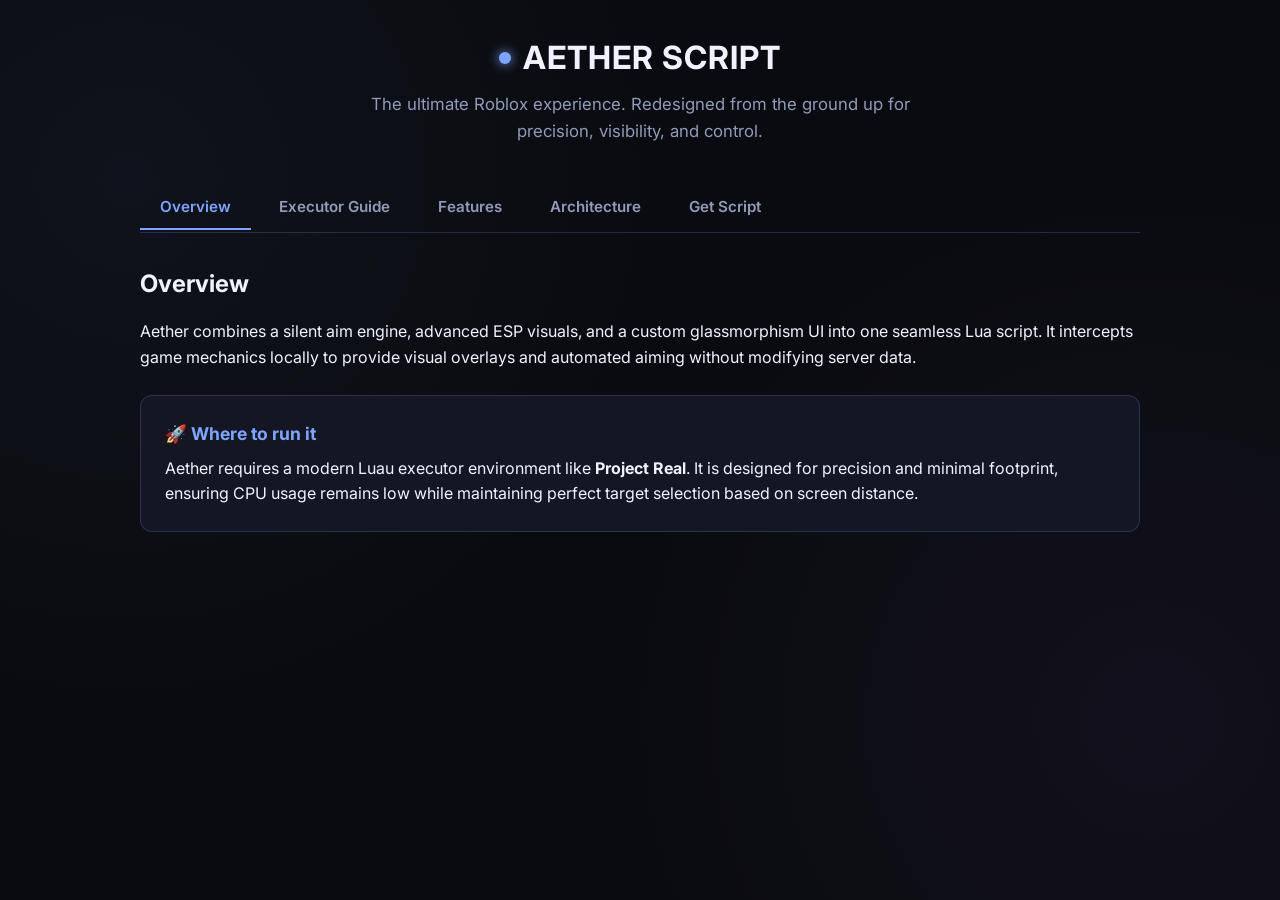
==== index.html @ 161180fe "Rename Qwen_html_20261101_xzs8e0y7g.html to index.html" ====
<!DOCTYPE html>
<html lang="en">
<head>
    <meta charset="UTF-8">
    <meta name="viewport" content="width=device-width, initial-scale=1.0">
    <title>Aether Script | Architecture & Guide</title>
    <link rel="stylesheet" href="style.css">
    <link href="https://fonts.googleapis.com/css2?family=Inter:wght@400;500;600;700&family=JetBrains+Mono:wght@400;500&display=swap" rel="stylesheet">
</head>
<body>
    <div class="container">
        <header>
            <div class="logo">
                <div class="logo-dot"></div>
                <h1>AETHER SCRIPT</h1>
            </div>
            <p class="subtitle">The ultimate Roblox experience. Redesigned from the ground up for precision, visibility, and control.</p>
        </header>

        <nav class="tabs">
            <button class="tab-btn active" data-tab="overview">Overview</button>
            <button class="tab-btn" data-tab="executor">Executor Guide</button>
            <button class="tab-btn" data-tab="features">Features</button>
            <button class="tab-btn" data-tab="architecture">Architecture</button>
            <button class="tab-btn" data-tab="script">Get Script</button>
        </nav>

        <main>
            <!-- OVERVIEW TAB -->
            <section id="overview" class="tab-content active">
                <h2>Overview</h2>
                <p>Aether combines a silent aim engine, advanced ESP visuals, and a custom glassmorphism UI into one seamless Lua script. It intercepts game mechanics locally to provide visual overlays and automated aiming without modifying server data.</p>
                <div class="info-card">
                    <h3>🚀 Where to run it</h3>
                    <p>Aether requires a modern Luau executor environment like <strong>Project Real</strong>. It is designed for precision and minimal footprint, ensuring CPU usage remains low while maintaining perfect target selection based on screen distance.</p>
                </div>
            </section>

            <!-- EXECUTOR GUIDE TAB -->
            <section id="executor" class="tab-content">
                <h2>Executor Guide: Project Real</h2>
                <p>Project Real is a dedicated Roblox development tool and executor trusted by hundreds of thousands of users. It features a Monaco-based Luau editor, smart diagnostics, and direct execution into selected Roblox clients.</p>
                
                <div class="steps">
                    <div class="step">
                        <div class="step-number">1</div>
                        <div class="step-content">
                            <h3>Launch the Executor</h3>
                            <p>Open Project Real and ensure the target Roblox client is running. Use its built-in account manager to launch and inject seamlessly without digging through browser sessions.</p>
                        </div>
                    </div>
                    <div class="step">
                        <div class="step-number">2</div>
                        <div class="step-content">
                            <h3>Navigate to the Editor</h3>
                            <p>Click the Editor icon in the left sidebar. This opens the Monaco-based code workspace with Luau syntax highlighting, LSP diagnostics, and terminal output.</p>
                        </div>
                    </div>
                    <div class="step">
                        <div class="step-number">3</div>
                        <div class="step-content">
                            <h3>Paste the Aether Script</h3>
                            <p>Click the "Get Script" tab on this page, copy the entire Lua source code, and paste it directly into the main editor window.</p>
                        </div>
                    </div>
                    <div class="step">
                        <div class="step-number">4</div>
                        <div class="step-content">
                            <h3>Attach & Execute</h3>
                            <p>Click "Attach" to inject the environment into the Roblox process. Once attached, click "Execute". The Aether UI will appear on screen.</p>
                        </div>
                    </div>
                </div>
            </section>

            <!-- FEATURES TAB -->
            <section id="features" class="tab-content">
                <h2>Features that change everything</h2>
                <p class="section-desc">Every system engineered for maximum efficiency and minimal footprint.</p>
                
                <div class="features-grid">
                    <div class="feature-card">
                        <h3>🎯 Silent Aim</h3>
                        <p>Intercepts raycasts at the metatable level (`__namecall`). Zero recoil. Redirects weapon trajectories locally without touching your camera's CFrame.</p>
                    </div>
                    <div class="feature-card">
                        <h3>👁️ Advanced ESP</h3>
                        <p>3D Boxes, Skeletons, Tracers, and Health bars drawn natively using the `Drawing` API. Updates dynamically via RenderStepped loops.</p>
                    </div>
                    <div class="feature-card">
                        <h3>📷 Camera Freeze</h3>
                        <p>Locks your camera CFrame in place while your character continues to move. Uses a dedicated watchdog to prevent the game from resetting the camera type.</p>
                    </div>
                    <div class="feature-card">
                        <h3>✨ Glassmorphism UI</h3>
                        <p>A fully custom, draggable interface built entirely from Roblox Instances. Features tabs, sliders, dropdowns, keybind catchers, and TweenService animations.</p>
                    </div>
                    <div class="feature-card">
                        <h3>🧠 Smart Target Caching</h3>
                        <p>Intelligently caches valid targets every 0.1 seconds, filtering out dead players, teammates, and invalid models. Ensures low CPU usage and perfect target selection.</p>
                    </div>
                </div>
            </section>

            <!-- ARCHITECTURE TAB -->
            <section id="architecture" class="tab-content">
                <h2>Under the hood</h2>
                <p class="section-desc">How the Lua architecture is structured. A breakdown of the script's internal modules.</p>
                
                <div class="table-container">
                    <table>
                        <thead>
                            <tr>
                                <th>Module</th>
                                <th>Functionality</th>
                                <th>Technical Implementation</th>
                            </tr>
                        </thead>
                        <tbody>
                            <tr>
                                <td>Services & State</td>
                                <td>Initializes core variables and configurations.</td>
                                <td>Calls <code>game:GetService()</code> and builds a centralized <code>Config</code> table to store user preferences dynamically.</td>
                            </tr>
                            <tr>
                                <td>The Hook</td>
                                <td>Redirects weapon fire toward targets.</td>
                                <td>Uses <code>getrawmetatable(game)</code> to intercept <code>__namecall</code>. Filters specifically for Raycast calls originating from weapons.</td>
                            </tr>
                            <tr>
                                <td>ESP Engine</td>
                                <td>Renders visual overlays over players.</td>
                                <td>Converts 3D world positions to 2D screen coordinates using <code>WorldToViewportPoint</code>, then updates <code>Drawing.new()</code> objects every frame.</td>
                            </tr>
                            <tr>
                                <td>UI Builder</td>
                                <td>Generates the interactive menu.</td>
                                <td>Programmatically creates <code>ScreenGui</code>, <code>ScrollingFrame</code>, and binds events. Uses <code>TweenService</code> for smooth transitions.</td>
                            </tr>
                            <tr>
                                <td>Main Loop</td>
                                <td>Keeps systems synchronized.</td>
                                <td>A <code>RunService.RenderStepped</code> connection runs continuously to update target selection, ESP drawings, FOV circles, and FPS counters.</td>
                            </tr>
                            <tr>
                                <td>Unload System</td>
                                <td>Cleans up memory when closed.</td>
                                <td>Disconnects all event listeners, destroys GUI instances, removes Drawing objects, and restores the original metatable to prevent crashes.</td>
                            </tr>
                        </tbody>
                    </table>
                </div>
                <p class="disclaimer">⚠️ This page is a technical breakdown. Modifying game memory violates platform Terms of Service. Designed for educational and architectural analysis.</p>
            </section>

            <!-- SCRIPT TAB -->
            <section id="script" class="tab-content">
                <h2>Aether Script Source</h2>
                <p class="section-desc">Copy the code below and paste it into your executor's editor.</p>
                
                <div class="code-container">
                    <button class="copy-btn" id="copyBtn">Copy Script</button>
                    <pre><code id="scriptDisplay">Loading script...</code></pre>
                </div>
            </section>
        </main>
    </div>

    <!-- Hidden container holding the raw script for safe copying -->
    <script type="text/plain" id="lua-script">
--[[
    AETHER SCRIPT | Interface
    Silent Aim + Camera Freeze + Redesigned UI
]]

-- ══════════════════════════════════════════
--  SERVICES
-- ══════════════════════════════════════════
local Players         = game:GetService("Players")
local RunService      = game:GetService("RunService")
local UserInputService= game:GetService("UserInputService")
local Workspace       = game:GetService("Workspace")
local CoreGui         = game:GetService("CoreGui")
local TweenService    = game:GetService("TweenService")
local Stats           = game:GetService("Stats")

local Camera      = Workspace.CurrentCamera
local LocalPlayer = Players.LocalPlayer

-- ══════════════════════════════════════════
--  CONFIG
-- ══════════════════════════════════════════
local Config = {
    -- Aim
    AimEnabled      = false,
    TargetPart      = "Head",
    FOVMode         = "Circle",
    FOVRadius       = 200,
    HitChance       = 100,
    TeamCheck       = false,
    ShowFOV         = true,
    VisibleCheck    = false,
    -- Camera Freeze
    CamFreeze       = false,
    FrozenCFrame    = nil,
    -- ESP
    EspEnabled      = false,
    EspType         = "3D Box",
    EspRainbow      = false,
    EspName         = true,
    EspDistance     = true,
    EspHealth       = true,
    EspTracer       = false,
    EspBoxes        = true,
    EspColor        = Color3.fromRGB(90, 170, 255),
    EspVisibleColor = Color3.fromRGB(90, 255, 150),
    EspHiddenColor  = Color3.fromRGB(255, 70, 70),
    -- Character
    FakeHeadless    = false,
    -- Visuals
    Crosshair       = false,
    CrosshairColor  = Color3.fromRGB(255, 255, 255),
    Trail           = false,
    TrailColor      = Color3.fromRGB(90, 170, 255),
    FPSViewer       = false,
    -- Keys
    MenuKey         = Enum.KeyCode.RightShift,
    FreezeKey       = Enum.KeyCode.F,
}

-- ══════════════════════════════════════════
--  STATE
-- ══════════════════════════════════════════
local CurrentTarget  = nil
local FOVCircle      = nil
local CrosshairDraw  = nil
local FPSWidget      = nil
local FPSText        = nil
local ExperienceNameLabel = nil
local ExperienceIdLabel   = nil
local ExperiencePlayersLabel = nil
local SilentAimStatusLabel = nil
local GameIconImage = nil
local FPSCloseButton = nil
local FPSDismissed = false
local FPSFrames      = 0
local FPSElapsed     = 0
local FPSValue       = 0
local CachedTargets  = {}
local LastCache      = 0
local CACHE_INTERVAL = 0.1
local Connections    = {}
local ESPDrawings    = {}
local Trails         = {}
local Unloaded       = false
local ScreenGui      = nil
local MainFrame      = nil
local RainbowHue     = 0
local mt             = nil
local oldNamecall    = nil
local mtHooked       = false

local CamFreezeConn     = nil
local CamFreezeWatchdog = nil
local FreezeIndicator   = nil

-- ══════════════════════════════════════════
--  UTILS
-- ══════════════════════════════════════════
local function GetRainbowColor()
    RainbowHue = (RainbowHue + 0.02) % 1
    return Color3.fromHSV(RainbowHue, 1, 1)
end

local function GetScreenCenter()
    local cam = Workspace.CurrentCamera
    if not cam then return Vector2.new(0,0) end
    local vp = cam.ViewportSize
    return Vector2.new(vp.X/2, vp.Y/2)
end

local function WorldToScreen(pos)
    local cam = Workspace.CurrentCamera
    if not cam then return Vector2.new(0,0), false end
    local vec, onScreen = cam:WorldToViewportPoint(pos)
    return Vector2.new(vec.X, vec.Y), onScreen and vec.Z > 0
end

local function IsVisible(part)
    if not Config.VisibleCheck then return true end
    local cam = Workspace.CurrentCamera
    if not cam or not LocalPlayer.Character then return true end
    local origin = cam.CFrame.Position
    local params = RaycastParams.new()
    params.FilterType = Enum.RaycastFilterType.Exclude
    params.FilterDescendantsInstances = {LocalPlayer.Character, Camera}
    local res = Workspace:Raycast(origin, part.Position - origin, params)
    if res and res.Instance then
        local model = res.Instance:FindFirstAncestorOfClass("Model")
        return model and model == part:FindFirstAncestorOfClass("Model")
    end
    return true
end

local function GetTargetPart(char)
    local pn = Config.TargetPart
    if pn == "HumanoidRootPart" then return char:FindFirstChild("HumanoidRootPart")
    elseif pn == "Torso"        then return char:FindFirstChild("Torso") or char:FindFirstChild("UpperTorso")
    elseif pn == "Head"         then return char:FindFirstChild("Head")
    else return char:FindFirstChild(pn) or char:FindFirstChild("HumanoidRootPart") end
end

local function UpdateCache()
    if tick() - LastCache < CACHE_INTERVAL then return end
    LastCache = tick()
    table.clear(CachedTargets)
    for _, plr in ipairs(Players:GetPlayers()) do
        if plr == LocalPlayer then continue end
        local char = plr.Character
        if not char then continue end
        local hum = char:FindFirstChildOfClass("Humanoid")
        local hrp = char:FindFirstChild("HumanoidRootPart")
        if not hum or not hrp or hum.Health <= 0 then continue end
        if Config.TeamCheck and plr.Team and LocalPlayer.Team and plr.Team == LocalPlayer.Team then continue end
        local part = GetTargetPart(char) or hrp
        if part and part:IsA("BasePart") then
            table.insert(CachedTargets, {Player=plr, Character=char, Humanoid=hum, Part=part, HRP=hrp})
        end
    end
end

local function GetClosestTarget()
    local center = GetScreenCenter()
    local closest, dist = nil, (Config.FOVMode == "FullScreen") and math.huge or Config.FOVRadius
    for _, v in ipairs(CachedTargets) do
        local pos, onscr = WorldToScreen(v.Part.Position)
        if not onscr then continue end
        local mag = (pos - center).Magnitude
        if mag < dist then dist = mag; closest = v end
    end
    return closest
end

-- ══════════════════════════════════════════
--  NOTIFY
-- ══════════════════════════════════════════
local function Notify(text, duration)
    duration = duration or 3
    for _, v in ipairs(CoreGui:GetChildren()) do
        if v:IsA("TextLabel") and v.Text == text then v:Destroy() end
    end
    local notif = Instance.new("TextLabel")
    notif.Size              = UDim2.new(0, 300, 0, 48)
    notif.Position          = UDim2.new(1, 10, 1, -60)
    notif.BackgroundColor3  = Color3.fromRGB(18, 18, 28)
    notif.TextColor3        = Color3.fromRGB(230, 230, 255)
    notif.Text              = "  ◆  " .. text
    notif.Font              = Enum.Font.GothamBold
    notif.TextSize          = 13
    notif.TextXAlignment    = Enum.TextXAlignment.Left
    notif.BorderSizePixel   = 0
    notif.ZIndex            = 999
    notif.Parent            = CoreGui
    Instance.new("UICorner", notif).CornerRadius = UDim.new(0, 10)
    local accent = Instance.new("Frame")
    accent.Size             = UDim2.new(0, 3, 1, -12)
    accent.Position         = UDim2.new(0, 6, 0, 6)
    accent.BackgroundColor3 = Color3.fromRGB(100, 160, 255)
    accent.BorderSizePixel  = 0
    accent.Parent           = notif
    Instance.new("UICorner", accent).CornerRadius = UDim.new(1, 0)
    notif:TweenPosition(UDim2.new(1,-310, 1,-60), "Out", "Quad", 0.3, true)
    task.delay(duration, function()
        notif:TweenPosition(UDim2.new(1,10, 1,-60), "In", "Quad", 0.3, true)
        task.delay(0.4, function() pcall(function() notif:Destroy() end) end)
    end)
end

-- ══════════════════════════════════════════
--  CAMERA FREEZE
-- ══════════════════════════════════════════
local function CameraFreezeActive()
    return Config.CamFreeze and Config.FrozenCFrame ~= nil
end

local function EnableCameraFreeze()
    local cam = Workspace.CurrentCamera
    if not cam then return end
    Config.FrozenCFrame = cam.CFrame
    if not CamFreezeConn then
        CamFreezeConn = RunService.RenderStepped:Connect(function()
            if Unloaded then return end
            if not CameraFreezeActive() then return end
            local c = Workspace.CurrentCamera
            if not c then return end
            c.CameraType = Enum.CameraType.Scriptable
            if Config.FrozenCFrame then c.CFrame = Config.FrozenCFrame end
        end)
    end
    if not FreezeIndicator then
        FreezeIndicator = Drawing.new("Text")
        FreezeIndicator.Size    = 15
        FreezeIndicator.Center  = false
        FreezeIndicator.Outline = true
        FreezeIndicator.OutlineColor = Color3.new(0,0,0)
        FreezeIndicator.Font    = 2
        FreezeIndicator.Color   = Color3.fromRGB(100, 200, 255)
        FreezeIndicator.Position = Vector2.new(10, 80)
    end
    FreezeIndicator.Text    = "[ CAM FROZEN ]"
    FreezeIndicator.Visible = true
    Notify("Camera Frozen — player still moves", 2)
end

local function DisableCameraFreeze()
    Config.FrozenCFrame = nil
    if CamFreezeConn then
        pcall(function() CamFreezeConn:Disconnect() end)
        CamFreezeConn = nil
    end
    local cam = Workspace.CurrentCamera
    if cam and cam.CameraType == Enum.CameraType.Scriptable then
        cam.CameraType = Enum.CameraType.Custom
    end
    if FreezeIndicator then FreezeIndicator.Visible = false end
    Notify("Camera Unfrozen", 2)
end

local function ToggleCameraFreeze()
    Config.CamFreeze = not Config.CamFreeze
    if Config.CamFreeze then EnableCameraFreeze() else DisableCameraFreeze() end
end

CamFreezeWatchdog = RunService.Heartbeat:Connect(function()
    if Unloaded then return end
    if Config.CamFreeze then return end
    local cam = Workspace.CurrentCamera
    if cam and cam.CameraType == Enum.CameraType.Scriptable then
        if not CamFreezeConn then cam.CameraType = Enum.CameraType.Custom end
    end
end)
table.insert(Connections, CamFreezeWatchdog)

-- ══════════════════════════════════════════
--  CHARACTER MODS
-- ══════════════════════════════════════════
local function ApplyFakeHeadless()
    local char = LocalPlayer.Character; if not char then return end
    local head = char:FindFirstChild("Head"); if not head then return end
    head.Transparency = 1
    local face = head:FindFirstChildOfClass("Decal"); if face then face.Transparency = 1 end
    local mesh = head:FindFirstChildOfClass("SpecialMesh"); if mesh then mesh:Destroy() end
    Notify("Fake Headless applied", 2)
end

local function ResetCharacterMods()
    local char = LocalPlayer.Character; if not char then return end
    local head = char:FindFirstChild("Head")
    if head then
        head.Transparency = 0
        local face = head:FindFirstChildOfClass("Decal"); if face then face.Transparency = 0 end
    end
end

-- ══════════════════════════════════════════
--  SILENT AIM HOOK
-- ══════════════════════════════════════════
local function InstallHook()
    if mtHooked then return end
    mt = getrawmetatable(game)
    setreadonly(mt, false)
    oldNamecall = mt.__namecall

    mt.__namecall = newcclosure(function(self, ...)
        if Unloaded then return oldNamecall(self, ...) end
        local method = getnamecallmethod()
        local args   = {...}

        if method == "Raycast" and not checkcaller() and Config.AimEnabled and CurrentTarget then
            local char = LocalPlayer.Character
            local cam  = Workspace.CurrentCamera
            if char and cam then
                local origin    = args[1]
                local direction = args[2]
                local params    = args[3]

                if typeof(origin) == "Vector3" and typeof(direction) == "Vector3" and direction.Magnitude > 0 then
                    local isWeaponRay = false
                    if typeof(params) == "RaycastParams" then
                        local f = params.FilterDescendantsInstances
                        if type(f) == "table" then
                            for i = 1, #f do
                                if f[i] == char then
                                    isWeaponRay = true
                                    break
                                end
                            end
                        end
                    end

                    if not isWeaponRay then return oldNamecall(self, unpack(args)) end
                    local camPos = cam.CFrame.Position
                    if (origin - camPos).Magnitude < 4 then return oldNamecall(self, unpack(args)) end

                    if math.random(1, 100) <= Config.HitChance then
                        local tpart = CurrentTarget.Part
                        if tpart and tpart.Parent then
                            local newDir = tpart.Position - origin
                            if newDir.Magnitude > 0.001 then
                                args[2] = newDir.Unit * direction.Magnitude
                            end
                        end
                    end
                end
            end
        end
        return oldNamecall(self, unpack(args))
    end)
    setreadonly(mt, true)
    mtHooked = true
    print("[AETHER] Hook installed")
end

local function RemoveHook()
    if not mtHooked then return end
    pcall(function()
        setreadonly(mt, false)
        mt.__namecall = oldNamecall
        setreadonly(mt, true)
    end)
    mtHooked = false
    print("[AETHER] Hook removed")
end

-- ══════════════════════════════════════════
--  ESP
-- ══════════════════════════════════════════
local function CreateLine()
    local l = Drawing.new("Line")
    l.Visible=false; l.Thickness=1.2; l.Color=Color3.new(1,1,1); l.Transparency=1
    return l
end
local function CreateText()
    local t = Drawing.new("Text")
    t.Visible=false; t.Size=13; t.Center=true; t.Outline=true
    t.OutlineColor=Color3.new(0,0,0); t.Font=2; t.Color=Color3.new(1,1,1)
    return t
end

local function GetEspColor(visible)
    if Config.EspRainbow then return GetRainbowColor() end
    return visible and Config.EspVisibleColor or Config.EspHiddenColor
end

local function UpdateESP()
    if Unloaded then return end
    if not Config.EspEnabled then
        for _, data in pairs(ESPDrawings) do
            if data.Lines then for _, v in ipairs(data.Lines) do v.Visible = false end end
            if data.Texts then for _, v in pairs(data.Texts) do v.Visible = false end end
            if data.Tracer then data.Tracer.Visible = false end
        end
        return
    end
    local seen = {}
    for _, v in ipairs(CachedTargets) do
        local char=v.Character; local hum=v.Humanoid; local hrp=v.HRP
        if not char or not hum or not hrp or hum.Health<=0 then continue end
        seen[char] = true
        if not ESPDrawings[char] then
            ESPDrawings[char] = {
                Lines  = {},
                Texts  = {Name=CreateText(), Info=CreateText()},
                Tracer = (function() local l=Drawing.new("Line"); l.Visible=false; l.Thickness=1; l.Transparency=1; return l end)()
            }
            for i=1,31 do table.insert(ESPDrawings[char].Lines, CreateLine()) end
        end
        local draw   = ESPDrawings[char]
        local visible= IsVisible(hrp)
        local col    = GetEspColor(visible)

        if Config.EspType == "3D Box" and Config.EspBoxes then
            local cf=hrp.CFrame; local size=char:GetExtentsSize(); local half=size*0.5
            local corners = {
                cf*CFrame.new(-half.X,-half.Y,-half.Z), cf*CFrame.new(half.X,-half.Y,-half.Z),
                cf*CFrame.new(half.X,half.Y,-half.Z),   cf*CFrame.new(-half.X,half.Y,-half.Z),
                cf*CFrame.new(-half.X,-half.Y,half.Z),  cf*CFrame.new(half.X,-half.Y,half.Z),
                cf*CFrame.new(half.X,half.Y,half.Z),    cf*CFrame.new(-half.X,half.Y,half.Z),
            }
            local pts={}
            for i=1,8 do local p,on=WorldToScreen(corners[i].Position); pts[i]=on and p or nil end
            local edges={{1,2},{2,3},{3,4},{4,1},{5,6},{6,7},{7,8},{8,5},{1,5},{2,6},{3,7},{4,8}}
            for i=1,12 do
                local e=edges[i]; local a,b=pts[e[1]],pts[e[2]]
                if a and b then draw.Lines[i].From=a; draw.Lines[i].To=b; draw.Lines[i].Color=col; draw.Lines[i].Visible=true
                else draw.Lines[i].Visible=false end
            end
        elseif Config.EspType == "2D Box" and Config.EspBoxes then
            local head=char:FindFirstChild("Head")
            if head then
                local hp,ho=WorldToScreen(head.Position); local rp,ro=WorldToScreen(hrp.Position)
                if ho and ro then
                    local t=hp.Y-25; local bt=rp.Y+5; local l=hp.X-15; local r=hp.X+15
                    local bls={{l,t,r,t},{r,t,r,bt},{r,bt,l,bt},{l,bt,l,t}}
                    for i=1,4 do
                        draw.Lines[12+i].From=Vector2.new(bls[i][1],bls[i][2])
                        draw.Lines[12+i].To=Vector2.new(bls[i][3],bls[i][4])
                        draw.Lines[12+i].Color=col; draw.Lines[12+i].Visible=true
                    end
                else for i=13,16 do draw.Lines[i].Visible=false end end
            end
        elseif Config.EspType == "Corner Box" and Config.EspBoxes then
            local head=char:FindFirstChild("Head")
            local foot=char:FindFirstChild("HumanoidRootPart")
            if head and foot then
                local hp,ho=WorldToScreen(head.Position)
                local fp,fo=WorldToScreen(foot.Position - Vector3.new(0,3,0))
                if ho and fo then
                    local h=math.max(18, fp.Y-hp.Y); local w=math.max(12, h*0.42)
                    local x1,x2=hp.X-w/2,hp.X+w/2; local y1,y2=hp.Y-8,fp.Y
                    local seg=math.max(6,w*0.32); local vseg=math.max(6,h*0.22)
                    local parts={{x1,y1,x1+seg,y1},{x1,y1,x1,y1+vseg},{x2,y1,x2-seg,y1},{x2,y1,x2,y1+vseg},{x1,y2,x1+seg,y2},{x1,y2,x1,y2-vseg},{x2,y2,x2-seg,y2},{x2,y2,x2,y2-vseg}}
                    for i=1,8 do
                        local a=parts[i]
                        draw.Lines[i].From=Vector2.new(a[1],a[2]); draw.Lines[i].To=Vector2.new(a[3],a[4])
                        draw.Lines[i].Color=col; draw.Lines[i].Visible=true
                    end
                else for i=1,8 do draw.Lines[i].Visible=false end end
            end
        else for i=1,16 do draw.Lines[i].Visible=false end end

        if Config.EspType == "Skeleton" then
            local bones = {
                {char:FindFirstChild("Head"),          char:FindFirstChild("UpperTorso")},
                {char:FindFirstChild("UpperTorso"),    char:FindFirstChild("LowerTorso")},
                {char:FindFirstChild("UpperTorso"),    char:FindFirstChild("LeftUpperArm")},
                {char:FindFirstChild("LeftUpperArm"),  char:FindFirstChild("LeftLowerArm")},
                {char:FindFirstChild("LeftLowerArm"),  char:FindFirstChild("LeftHand")},
                {char:FindFirstChild("UpperTorso"),    char:FindFirstChild("RightUpperArm")},
                {char:FindFirstChild("RightUpperArm"), char:FindFirstChild("RightLowerArm")},
                {char:FindFirstChild("RightLowerArm"), char:FindFirstChild("RightHand")},
                {char:FindFirstChild("LowerTorso"),    char:FindFirstChild("LeftUpperLeg")},
                {char:FindFirstChild("LeftUpperLeg"),  char:FindFirstChild("LeftLowerLeg")},
                {char:FindFirstChild("LeftLowerLeg"),  char:FindFirstChild("LeftFoot")},
                {char:FindFirstChild("LowerTorso"),    char:FindFirstChild("RightUpperLeg")},
                {char:FindFirstChild("RightUpperLeg"), char:FindFirstChild("RightLowerLeg")},
                {char:FindFirstChild("RightLowerLeg"), char:FindFirstChild("RightFoot")},
            }
            for i=1,#bones do
                local a,b=bones[i][1],bones[i][2]
                if a and b and a:IsA("BasePart") and b:IsA("BasePart") then
                    local pa,oa=WorldToScreen(a.Position); local pb,ob=WorldToScreen(b.Position)
                    if oa and ob then draw.Lines[16+i].From=pa; draw.Lines[16+i].To=pb; draw.Lines[16+i].Color=col; draw.Lines[16+i].Visible=true
                    else draw.Lines[16+i].Visible=false end
                else draw.Lines[16+i].Visible=false end
            end
        else for i=17,31 do draw.Lines[i].Visible=false end end

        local head=char:FindFirstChild("Head"); local hpos
        if head then hpos,_=WorldToScreen(head.Position) end
        if Config.EspName and hpos then
            local nt=draw.Texts.Name
            nt.Text=v.Player.DisplayName~=v.Player.Name and v.Player.DisplayName.." ("..v.Player.Name..")" or v.Player.Name
            nt.Position=Vector2.new(hpos.X, hpos.Y-16); nt.Color=col; nt.Visible=true
        else draw.Texts.Name.Visible=false end
        if hpos then
            local info=""
            if Config.EspDistance then info = "["..math.floor((Camera.CFrame.Position-hrp.Position).Magnitude+0.5).."m]" end
            if Config.EspHealth   then info = info..(#info>0 and " | " or "")..math.floor(hum.Health+0.5).."/"..math.floor(hum.MaxHealth+0.5).." HP" end
            if #info>0 then draw.Texts.Info.Text=info; draw.Texts.Info.Position=Vector2.new(hpos.X,hpos.Y+6); draw.Texts.Info.Color=Color3.fromRGB(220,220,220); draw.Texts.Info.Visible=true
            else draw.Texts.Info.Visible=false end
        else draw.Texts.Info.Visible=false end

        if Config.EspTracer then
            local center=GetScreenCenter()
            local tp,ton=WorldToScreen(hrp.Position)
            if ton then draw.Tracer.From=Vector2.new(center.X,Camera.ViewportSize.Y); draw.Tracer.To=tp; draw.Tracer.Color=col; draw.Tracer.Visible=true
            else draw.Tracer.Visible=false end
        else draw.Tracer.Visible=false end
    end
    for char, data in pairs(ESPDrawings) do
        if not seen[char] then
            if data.Lines then for _,l in ipairs(data.Lines) do l.Visible=false end end
            if data.Texts then for _,t in pairs(data.Texts) do t.Visible=false end end
            if data.Tracer then data.Tracer.Visible=false end
        end
    end
end

-- ══════════════════════════════════════════
--  FOV / CROSSHAIR / FPS / INSTANCE
-- ══════════════════════════════════════════
local function UpdateFOV()
    if Unloaded then return end
    if Config.FOVMode ~= "Circle" or not Config.ShowFOV then
        if FOVCircle then FOVCircle.Visible=false end; return
    end
    if not FOVCircle then
        FOVCircle=Drawing.new("Circle")
        FOVCircle.Thickness=1.4; FOVCircle.Filled=false; FOVCircle.NumSides=80
        FOVCircle.Color=Color3.fromRGB(180,200,255); FOVCircle.Transparency=1
    end
    FOVCircle.Position=GetScreenCenter(); FOVCircle.Radius=Config.FOVRadius; FOVCircle.Visible=true
end

local function UpdateCrosshair()
    if Unloaded then return end
    if not Config.Crosshair then if CrosshairDraw then CrosshairDraw.Visible=false end; return end
    if not CrosshairDraw then
        CrosshairDraw=Drawing.new("Line")
        CrosshairDraw.Visible=true; CrosshairDraw.Thickness=1.5; CrosshairDraw.Transparency=1
    end
    local c=GetScreenCenter(); local s=8
    CrosshairDraw.From=Vector2.new(c.X-s,c.Y); CrosshairDraw.To=Vector2.new(c.X+s,c.Y)
    CrosshairDraw.Color=Config.CrosshairColor; CrosshairDraw.Visible=true
end

local function UpdateFPS(dt)
    if Unloaded or not Config.FPSViewer or FPSDismissed then
        if FPSWidget then FPSWidget.Visible = false end
        FPSFrames, FPSElapsed, FPSValue = 0, 0, 0
        return
    end
    if not FPSWidget then return end
    FPSFrames = FPSFrames + 1
    FPSElapsed = FPSElapsed + (dt or 0)
    if FPSElapsed >= 0.5 then
        FPSValue = math.floor(FPSFrames / math.max(FPSElapsed, 0.001) + 0.5)
        FPSFrames, FPSElapsed = 0, 0
    end
    if FPSText then FPSText.Text = "FPS  " .. tostring(FPSValue) end
    FPSWidget.Visible = true
end

local function TestSilentAimExecutor()
    if type(getrawmetatable) ~= "function" then return false end
    if type(setreadonly) ~= "function" then return false end
    if type(newcclosure) ~= "function" then return false end
    if type(getnamecallmethod) ~= "function" then return false end
    if type(checkcaller) ~= "function" then return false end
    local ok, result = pcall(function()
        local gameMt = getrawmetatable(game)
        return type(gameMt) == "table" and type(gameMt.__namecall) == "function"
    end)
    return ok and result == true
end

local SilentAimExecutorUsable = TestSilentAimExecutor()
local MarketplaceService = game:GetService("MarketplaceService")
local CachedGameName = nil
local CachedGameIcon = nil
local ThumbnailLoaded = false

local function UpdateExperienceInfo()
    if Unloaded then return end
    if not CachedGameName then
        local success, info = pcall(function()
            return MarketplaceService:GetProductInfo(game.PlaceId)
        end)
        if success and info then
            CachedGameName = info.Name
            CachedGameIcon = "rbxthumb://type=Asset&id=" .. tostring(game.PlaceId) .. "&w=150&h=150"
        else
            CachedGameName = tostring(game.Name or "Unknown Experience")
            CachedGameIcon = "rbxassetid://7015835684" 
        end
    end
    if ExperienceNameLabel then ExperienceNameLabel.Text = CachedGameName end
    if GameIconImage and CachedGameIcon and not ThumbnailLoaded then
        GameIconImage.Image = CachedGameIcon
        GameIconImage.Visible = true
        ThumbnailLoaded = true
    end
    if ExperienceIdLabel then ExperienceIdLabel.Text = "PLACE ID  " .. tostring(game.PlaceId) end
    if ExperiencePlayersLabel then
        ExperiencePlayersLabel.Text = string.format("PLAYERS  %d / %d", #Players:GetPlayers(), Players.MaxPlayers)
    end
    SilentAimExecutorUsable = TestSilentAimExecutor()
    if SilentAimStatusLabel then
        SilentAimStatusLabel.Text = SilentAimExecutorUsable and "executor: silent aim usable" or "executor: silent aim not available"
        SilentAimStatusLabel.TextColor3 = SilentAimExecutorUsable and Color3.fromRGB(110,220,160) or Color3.fromRGB(235,185,105)
    end
end

-- ══════════════════════════════════════════
--  AETHER GLASS THEME
-- ══════════════════════════════════════════
local ACCENT   = Color3.fromRGB(125, 165, 255)
local ACCENT2  = Color3.fromRGB(165, 115, 255)
local BG_DARK  = Color3.fromRGB(12, 14, 22)
local BG_MID   = Color3.fromRGB(20, 23, 35)
local BG_ELEM  = Color3.fromRGB(32, 36, 52)
local BG_HOVER = Color3.fromRGB(48, 54, 76)
local TEXT_PRI = Color3.fromRGB(240, 243, 255)
local TEXT_SEC = Color3.fromRGB(145, 155, 185)
local GLASS_TRANSPARENCY = 0.20
local ELEMENT_TRANSPARENCY = 0.32
local BORDER_TRANSPARENCY = 0.68

local function AddGlassEffect(object, transparency, radius)
    object.BackgroundTransparency = transparency or GLASS_TRANSPARENCY
    local corner = Instance.new("UICorner")
    corner.CornerRadius = UDim.new(0, radius or 12)
    corner.Parent = object
    local stroke = Instance.new("UIStroke")
    stroke.Color = Color3.fromRGB(125, 145, 205)
    stroke.Transparency = BORDER_TRANSPARENCY
    stroke.Thickness = 1
    stroke.ApplyStrokeMode = Enum.ApplyStrokeMode.Border
    stroke.Parent = object
    local gradient = Instance.new("UIGradient")
    gradient.Color = ColorSequence.new({
        ColorSequenceKeypoint.new(0, Color3.fromRGB(45, 53, 78)),
        ColorSequenceKeypoint.new(0.5, Color3.fromRGB(27, 31, 47)),
        ColorSequenceKeypoint.new(1, Color3.fromRGB(40, 34, 65))
    })
    gradient.Rotation = 35
    gradient.Parent = object
    return stroke
end

local function CreateUI()
    local old = CoreGui:FindFirstChild("AetherScript")
    if old then old:Destroy() end

    ScreenGui = Instance.new("ScreenGui")
    ScreenGui.Name            = "AetherScript"
    ScreenGui.Parent          = CoreGui
    ScreenGui.ZIndexBehavior  = Enum.ZIndexBehavior.Sibling
    ScreenGui.ResetOnSpawn    = false
    ScreenGui.DisplayOrder    = 999

    local Splash = Instance.new("Frame")
    Splash.Name = "AetherLoading"
    Splash.AnchorPoint = Vector2.new(0.5, 0.5)
    Splash.Size = UDim2.new(0, 360, 0, 154)
    Splash.Position = UDim2.new(0.5, 0, 0.5, 0)
    Splash.BackgroundColor3 = BG_DARK
    Splash.BorderSizePixel = 0
    Splash.ZIndex = 200
    Splash.Parent = ScreenGui
    Instance.new("UICorner", Splash).CornerRadius = UDim.new(0, 14)
    local SplashStroke = Instance.new("UIStroke")
    SplashStroke.Color = Color3.fromRGB(55, 65, 95)
    SplashStroke.Transparency = 0.25
    SplashStroke.Parent = Splash
    local SplashTitle = Instance.new("TextLabel")
    SplashTitle.BackgroundTransparency = 1
    SplashTitle.Position = UDim2.new(0, 22, 0, 22)
    SplashTitle.Size = UDim2.new(1, -44, 0, 28)
    SplashTitle.Font = Enum.Font.GothamBold
    SplashTitle.Text = "AETHER SCRIPT"
    SplashTitle.TextSize = 19
    SplashTitle.TextColor3 = TEXT_PRI
    SplashTitle.TextXAlignment = Enum.TextXAlignment.Left
    SplashTitle.ZIndex = 201
    SplashTitle.Parent = Splash
    local SplashSub = Instance.new("TextLabel")
    SplashSub.BackgroundTransparency = 1
    SplashSub.Position = UDim2.new(0, 23, 0, 52)
    SplashSub.Size = UDim2.new(1, -46, 0, 20)
    SplashSub.Font = Enum.Font.Gotham
    SplashSub.Text = "loading"
    SplashSub.TextSize = 11
    SplashSub.TextColor3 = TEXT_SEC
    SplashSub.TextXAlignment = Enum.TextXAlignment.Left
    SplashSub.ZIndex = 201
    SplashSub.Parent = Splash
    local Track = Instance.new("Frame")
    Track.Position = UDim2.new(0, 22, 1, -30)
    Track.Size = UDim2.new(1, -44, 0, 4)
    Track.BackgroundColor3 = BG_ELEM
    Track.BorderSizePixel = 0
    Track.ZIndex = 201
    Track.Parent = Splash
    Instance.new("UICorner", Track).CornerRadius = UDim.new(1, 0)
    local Fill = Instance.new("Frame")
    Fill.Size = UDim2.new(0, 0, 1, 0)
    Fill.BackgroundColor3 = ACCENT
    Fill.BorderSizePixel = 0
    Fill.ZIndex = 202
    Fill.Parent = Track
    Instance.new("UICorner", Fill).CornerRadius = UDim.new(1, 0)
    Splash.BackgroundTransparency = 1
    SplashTitle.TextTransparency = 1
    SplashSub.TextTransparency = 1
    TweenService:Create(Splash, TweenInfo.new(0.22), {BackgroundTransparency = 0}):Play()
    TweenService:Create(SplashTitle, TweenInfo.new(0.25), {TextTransparency = 0}):Play()
    TweenService:Create(SplashSub, TweenInfo.new(0.3), {TextTransparency = 0}):Play()
    TweenService:Create(Fill, TweenInfo.new(0.95, Enum.EasingStyle.Quad, Enum.EasingDirection.Out), {Size = UDim2.new(1, 0, 1, 0)}):Play()
    task.wait(1.05)
    local splashOut = TweenService:Create(Splash, TweenInfo.new(0.22), {BackgroundTransparency = 1})
    splashOut:Play()
    TweenService:Create(SplashTitle, TweenInfo.new(0.18), {TextTransparency = 1}):Play()
    TweenService:Create(SplashSub, TweenInfo.new(0.18), {TextTransparency = 1}):Play()
    splashOut.Completed:Wait()
    Splash:Destroy()

    MainFrame = Instance.new("Frame")
    MainFrame.Name = "Main"
    MainFrame.AnchorPoint = Vector2.new(0.5, 0.5)
    MainFrame.Size = UDim2.new(0, 700, 0, 520)
    MainFrame.Position = UDim2.new(0.5, 0, 0.5, 0)
    MainFrame.BackgroundColor3 = BG_DARK
    MainFrame.BackgroundTransparency = 0.12
    MainFrame.BorderSizePixel = 0
    MainFrame.Active = false
    MainFrame.Draggable = true
    MainFrame.ClipsDescendants = false
    MainFrame.Parent = ScreenGui

    local Viewport = Workspace.CurrentCamera and Workspace.CurrentCamera.ViewportSize or Vector2.new(900, 700)
    local FitScale = math.min(1, (Viewport.X - 24) / 700, (Viewport.Y - 24) / 520)
    local MainScale = Instance.new("UIScale")
    MainScale.Scale = math.max(0.65, FitScale)
    MainScale.Parent = MainFrame
    AddGlassEffect(MainFrame, 0.12, 16)
    local MainStroke = MainFrame:FindFirstChildOfClass("UIStroke")
    MainStroke.Color = Color3.fromRGB(125, 145, 205)
    MainStroke.Transparency = 0.45
    MainStroke.Thickness = 1

    FPSWidget = Instance.new("Frame")
    FPSWidget.Name = "FPSFloatingWidget"
    FPSWidget.Size = UDim2.new(0, 126, 0, 34)
    FPSWidget.Position = UDim2.new(0, 14, 0, 14)
    FPSWidget.BackgroundColor3 = BG_DARK
    FPSWidget.BackgroundTransparency = 0.12
    FPSWidget.BorderSizePixel = 0
    FPSWidget.Active = true
    FPSWidget.Draggable = true
    FPSWidget.Visible = Config.FPSViewer
    FPSWidget.ZIndex = 150
    FPSWidget.Parent = ScreenGui
    AddGlassEffect(FPSWidget, 0.12, 10)
    local FPSStroke = FPSWidget:FindFirstChildOfClass("UIStroke")
    FPSStroke.Color = ACCENT
    FPSStroke.Transparency = 0.55
    FPSStroke.Thickness = 1
    local FPSAccent = Instance.new("Frame")
    FPSAccent.Size = UDim2.new(0, 3, 1, -12)
    FPSAccent.Position = UDim2.new(0, 7, 0, 6)
    FPSAccent.BackgroundColor3 = ACCENT
    FPSAccent.BorderSizePixel = 0
    FPSAccent.ZIndex = 151
    FPSAccent.Parent = FPSWidget
    Instance.new("UICorner", FPSAccent).CornerRadius = UDim.new(1, 0)
    FPSText = Instance.new("TextLabel")
    FPSText.BackgroundTransparency = 1
    FPSText.Position = UDim2.new(0, 17, 0, 0)
    FPSText.Size = UDim2.new(1, -43, 1, 0)
    FPSText.Font = Enum.Font.GothamBold
    FPSText.Text = "FPS  --"
    FPSText.TextSize = 12
    FPSText.TextColor3 = TEXT_PRI
    FPSText.TextXAlignment = Enum.TextXAlignment.Left
    FPSText.ZIndex = 151
    FPSText.Parent = FPSWidget
    FPSCloseButton = Instance.new("TextButton")
    FPSCloseButton.Size = UDim2.new(0, 22, 0, 22)
    FPSCloseButton.Position = UDim2.new(1, -26, 0.5, -11)
    FPSCloseButton.BackgroundColor3 = BG_ELEM
    FPSCloseButton.BackgroundTransparency = 0.25
    FPSCloseButton.Text = "×"
    FPSCloseButton.TextColor3 = TEXT_SEC
    FPSCloseButton.Font = Enum.Font.GothamBold
    FPSCloseButton.TextSize = 15
    FPSCloseButton.AutoButtonColor = false
    FPSCloseButton.ZIndex = 152
    FPSCloseButton.Parent = FPSWidget
    AddGlassEffect(FPSCloseButton, 0.25, 6)
    FPSCloseButton.MouseButton1Click:Connect(function()
        FPSDismissed = true
        FPSWidget.Visible = false
    end)
    local Shadow = Instance.new("ImageLabel")
    Shadow.Size = UDim2.new(1, 40, 1, 40)
    Shadow.Position = UDim2.new(0, -20, 0, -20)
    Shadow.BackgroundTransparency = 1
    Shadow.Image = "rbxassetid://5028857084"
    Shadow.ImageColor3 = Color3.fromRGB(0, 0, 0)
    Shadow.ImageTransparency = 0.5
    Shadow.ScaleType = Enum.ScaleType.Slice
    Shadow.SliceCenter = Rect.new(24, 24, 276, 276)
    Shadow.ZIndex = 0
    Shadow.Parent = MainFrame
    local AccentBar = Instance.new("Frame")
    AccentBar.Size = UDim2.new(1, 0, 0, 3)
    AccentBar.Position = UDim2.new(0, 0, 0, 0)
    AccentBar.BackgroundColor3 = ACCENT
    AccentBar.BorderSizePixel = 0
    AccentBar.ZIndex = 10
    AccentBar.Parent = MainFrame
    local AccentGrad = Instance.new("UIGradient")
    AccentGrad.Color = ColorSequence.new({
        ColorSequenceKeypoint.new(0, ACCENT),
        ColorSequenceKeypoint.new(1, ACCENT2)
    })
    AccentGrad.Parent = AccentBar

    local TopBar = Instance.new("Frame")
    TopBar.Size               = UDim2.new(1,0,0,52)
    TopBar.BackgroundColor3   = BG_MID
    TopBar.BackgroundTransparency = 0.1
    TopBar.BorderSizePixel    = 0
    TopBar.Parent             = MainFrame
    local LogoDot = Instance.new("Frame")
    LogoDot.Size              = UDim2.new(0,8,0,8)
    LogoDot.Position          = UDim2.new(0,18,0.5,-4)
    LogoDot.BackgroundColor3  = ACCENT
    LogoDot.BorderSizePixel   = 0
    LogoDot.Parent            = TopBar
    Instance.new("UICorner", LogoDot).CornerRadius = UDim.new(1,0)
    local Title = Instance.new("TextLabel")
    Title.Size              = UDim2.new(0,200,1,0)
    Title.Position          = UDim2.new(0,34,0,0)
    Title.BackgroundTransparency = 1
    Title.Font              = Enum.Font.GothamBold
    Title.TextSize          = 15
    Title.TextXAlignment    = Enum.TextXAlignment.Left
    Title.TextColor3        = TEXT_PRI
    Title.Text              = "AETHER SCRIPT"
    Title.Parent            = TopBar
    local SubTitle = Instance.new("TextLabel")
    SubTitle.Size           = UDim2.new(0,200,1,0)
    SubTitle.Position       = UDim2.new(0,34,0,18)
    SubTitle.BackgroundTransparency=1
    SubTitle.Font           = Enum.Font.Gotham
    SubTitle.TextSize       = 11
    SubTitle.TextXAlignment = Enum.TextXAlignment.Left
    SubTitle.TextColor3     = TEXT_SEC
    SubTitle.Text           = "Experience interface"
    SubTitle.Parent         = TopBar

    local function TopBtn(xOff, col, label)
        local b = Instance.new("TextButton")
        b.Size = UDim2.new(0, 32, 0, 24)
        b.AnchorPoint = Vector2.new(1, 0.5)
        b.Position = UDim2.new(1, xOff, 0.5, 0)
        b.BackgroundColor3 = col
        b.Font = Enum.Font.GothamBold
        b.TextSize = 12
        b.Text = label
        b.TextColor3 = Color3.new(1, 1, 1)
        b.AutoButtonColor = false
        b.BorderSizePixel = 0
        b.ZIndex = 999
        b.Parent = TopBar
        Instance.new("UICorner", b).CornerRadius = UDim.new(0, 8)
        b.MouseEnter:Connect(function() TweenService:Create(b, TweenInfo.new(0.15), {BackgroundTransparency = 0.2}):Play() end)
        b.MouseLeave:Connect(function() TweenService:Create(b, TweenInfo.new(0.15), {BackgroundTransparency = 0}):Play() end)
        return b
    end
    local UnloadBtn = TopBtn(-54, Color3.fromRGB(245, 190, 65), "⏏")
    local CloseBtn  = TopBtn(-16, Color3.fromRGB(220, 70, 80), "✕")
    UnloadBtn.TextColor3 = Color3.fromRGB(25, 25, 30)
    CloseBtn.MouseButton1Click:Connect(function() MainFrame.Visible = false end)
    UnloadBtn.MouseButton1Click:Connect(function() Unload(); Notify("Aether unloaded", 3) end)

    local Sidebar = Instance.new("Frame")
    Sidebar.Size = UDim2.new(0, 150, 1, -52)
    Sidebar.Position = UDim2.new(0, 0, 0, 52)
    Sidebar.BackgroundColor3 = BG_MID
    Sidebar.BackgroundTransparency = 0.20
    Sidebar.BorderSizePixel = 0
    Sidebar.Parent = MainFrame
    AddGlassEffect(Sidebar, 0.20, 12)
    local SidebarStroke = Sidebar:FindFirstChildOfClass("UIStroke")
    SidebarStroke.Color = ACCENT
    SidebarStroke.Transparency = 0.78
    SidebarStroke.Thickness = 1
    local Sep = Instance.new("Frame")
    Sep.Size = UDim2.new(0, 1, 1, -68)
    Sep.Position = UDim2.new(0, 149, 0, 60)
    Sep.BackgroundColor3 = Color3.fromRGB(75, 85, 120)
    Sep.BackgroundTransparency = 0.35
    Sep.BorderSizePixel = 0
    Sep.Parent = MainFrame
    local SideList = Instance.new("UIListLayout")
    SideList.Padding = UDim.new(0, 4)
    SideList.HorizontalAlignment = Enum.HorizontalAlignment.Center
    SideList.VerticalAlignment = Enum.VerticalAlignment.Top
    SideList.Parent = Sidebar
    local SidePad = Instance.new("UIPadding")
    SidePad.PaddingTop = UDim.new(0, 14)
    SidePad.Parent = Sidebar

    local Pages = Instance.new("Frame")
    Pages.Size              = UDim2.new(1,-150,1,-62)
    Pages.Position          = UDim2.new(0,150,0,62)
    Pages.BackgroundTransparency=1
    Pages.Parent            = MainFrame

    local function CreatePage(name)
        local page=Instance.new("ScrollingFrame")
        page.Name=name; page.Size=UDim2.new(1,0,1,0)
        page.BackgroundTransparency=1
        page.ScrollBarThickness=3
        page.ScrollBarImageColor3=ACCENT
        page.ScrollBarImageTransparency=0.4
        page.CanvasSize=UDim2.new(0,0,0,0)
        page.AutomaticCanvasSize=Enum.AutomaticSize.Y
        page.Visible=false; page.Parent=Pages
        local list=Instance.new("UIListLayout"); list.Padding=UDim.new(0,8); list.SortOrder=Enum.SortOrder.LayoutOrder; list.Parent=page
        local pad=Instance.new("UIPadding"); pad.PaddingLeft=UDim.new(0,14); pad.PaddingRight=UDim.new(0,14); pad.PaddingTop=UDim.new(0,14); pad.Parent=page
        return page
    end

    local PageAim  = CreatePage("AIM")
    local PageEsp  = CreatePage("ESP")
    local PageChar = CreatePage("CHAR")
    local PageVis  = CreatePage("VISUALS")
    local PageSet  = CreatePage("SETTINGS")
    local PageInfo = CreatePage("INFO")
    PageAim.Visible=true

    local tabs = {
        {label="Aim",       icon="◎", page=PageAim},
        {label="ESP",       icon="◈", page=PageEsp},
        {label="Visuals",   icon="◐", page=PageVis},
        {label="Character", icon="◉", page=PageChar},
        {label="Info",      icon="ⓘ", page=PageInfo},
        {label="Settings",  icon="⚙", page=PageSet},
    }
    local activeBtn = nil
    for _, tab in ipairs(tabs) do
        local b = Instance.new("TextButton")
        b.Size = UDim2.new(0, 126, 0, 38)
        b.BackgroundColor3 = BG_ELEM
        b.BackgroundTransparency = 0.35
        b.Font = Enum.Font.GothamBold
        b.TextSize = 12
        b.TextColor3 = TEXT_SEC
        b.Text = tab.icon .. "  " .. tab.label
        b.TextXAlignment = Enum.TextXAlignment.Left
        b.AutoButtonColor = false
        b.Parent = Sidebar
        AddGlassEffect(b, 0.35, 10)
        local ButtonStroke = b:FindFirstChildOfClass("UIStroke")
        ButtonStroke.Color = ACCENT
        ButtonStroke.Transparency = 0.9
        ButtonStroke.Thickness = 1
        local Pad = Instance.new("UIPadding")
        Pad.PaddingLeft = UDim.new(0, 12)
        Pad.Parent = b
        local IndBar = Instance.new("Frame")
        IndBar.Size = UDim2.new(0, 3, 0, 18)
        IndBar.Position = UDim2.new(0, -1, 0.5, -9)
        IndBar.BackgroundColor3 = ACCENT
        IndBar.BorderSizePixel = 0
        IndBar.Visible = false
        IndBar.Parent = b
        Instance.new("UICorner", IndBar).CornerRadius = UDim.new(1, 0)
        local function setActive()
            for _, child in ipairs(Sidebar:GetChildren()) do
                if child:IsA("TextButton") then
                    TweenService:Create(child, TweenInfo.new(0.2), {BackgroundColor3 = BG_ELEM, BackgroundTransparency = 0.35, TextColor3 = TEXT_SEC}):Play()
                    local ib = child:FindFirstChildOfClass("Frame")
                    if ib then ib.Visible = false end
                end
            end
            for _, p in ipairs(Pages:GetChildren()) do
                if p:IsA("ScrollingFrame") then p.Visible = false end
            end
            TweenService:Create(b, TweenInfo.new(0.2), {BackgroundColor3 = Color3.fromRGB(35, 48, 78), BackgroundTransparency = 0.08, TextColor3 = TEXT_PRI}):Play()
            IndBar.Visible = true
            tab.page.Visible = true
            activeBtn = b
        end
        b.MouseButton1Click:Connect(setActive)
        b.MouseEnter:Connect(function()
            if b ~= activeBtn then TweenService:Create(b, TweenInfo.new(0.15), {BackgroundColor3 = BG_HOVER, BackgroundTransparency = 0.18}):Play() end
        end)
        b.MouseLeave:Connect(function()
            if b ~= activeBtn then TweenService:Create(b, TweenInfo.new(0.15), {BackgroundColor3 = BG_ELEM, BackgroundTransparency = 0.35}):Play() end
        end)
        if tab.page == PageAim then setActive() end
    end

    local function SectionLabel(parent, text)
        local lbl = Instance.new("TextLabel")
        lbl.Size = UDim2.new(1, 0, 0, 22)
        lbl.BackgroundTransparency = 1
        lbl.Font = Enum.Font.GothamBold
        lbl.TextSize = 11
        lbl.TextColor3 = ACCENT
        lbl.TextXAlignment = Enum.TextXAlignment.Left
        lbl.Text = text:upper()
        lbl.Parent = parent
        return lbl
    end

    local function Elem(parent, h)
        local f = Instance.new("Frame")
        f.Size = UDim2.new(1, 0, 0, h or 42)
        f.BackgroundColor3 = BG_ELEM
        f.BorderSizePixel = 0
        f.Parent = parent
        AddGlassEffect(f, ELEMENT_TRANSPARENCY, 10)
        local stroke = f:FindFirstChildOfClass("UIStroke")
        if stroke then
            stroke.Color = Color3.fromRGB(125, 145, 205)
            stroke.Transparency = 0.78
            stroke.Thickness = 1
        end
        return f
    end

    local function Toggle(parent, text, getter, setter, desc)
        local f = Elem(parent, 42)
        local lbl = Instance.new("TextLabel")
        lbl.Size = UDim2.new(1, -64, 0, 18)
        lbl.Position = UDim2.new(0, 14, 0, desc and 4 or 12)
        lbl.BackgroundTransparency = 1
        lbl.Font = Enum.Font.GothamBold
        lbl.TextSize = 13
        lbl.TextXAlignment = Enum.TextXAlignment.Left
        lbl.TextColor3 = TEXT_PRI
        lbl.Text = text
        lbl.Parent = f
        if desc then
            local sub = Instance.new("TextLabel")
            sub.Size = UDim2.new(1, -64, 0, 12)
            sub.Position = UDim2.new(0, 14, 0, 24)
            sub.BackgroundTransparency = 1
            sub.Font = Enum.Font.Gotham
            sub.TextSize = 10
            sub.TextXAlignment = Enum.TextXAlignment.Left
            sub.TextColor3 = TEXT_SEC
            sub.Text = desc
            sub.Parent = f
        end
        local track = Instance.new("Frame")
        track.Size = UDim2.new(0, 40, 0, 22)
        track.Position = UDim2.new(1, -52, 0.5, -11)
        track.BackgroundColor3 = BG_HOVER
        track.BorderSizePixel = 0
        track.Parent = f
        Instance.new("UICorner", track).CornerRadius = UDim.new(1, 0)
        local thumb = Instance.new("Frame")
        thumb.Size = UDim2.new(0, 18, 0, 18)
        thumb.Position = UDim2.new(0, 2, 0.5, -9)
        thumb.BackgroundColor3 = TEXT_SEC
        thumb.BorderSizePixel = 0
        thumb.Parent = track
        Instance.new("UICorner", thumb).CornerRadius = UDim.new(1, 0)
        local hitbox = Instance.new("TextButton")
        hitbox.Size = UDim2.new(1, 0, 1, 0)
        hitbox.BackgroundTransparency = 1
        hitbox.Text = ""
        hitbox.Parent = f
        local function sync()
            local v = getter()
            TweenService:Create(thumb, TweenInfo.new(0.18), {Position = v and UDim2.new(0, 20, 0.5, -9) or UDim2.new(0, 2, 0.5, -9), BackgroundColor3 = v and Color3.new(1, 1, 1) or TEXT_SEC}):Play()
            TweenService:Create(track, TweenInfo.new(0.18), {BackgroundColor3 = v and ACCENT or BG_HOVER}):Play()
        end
        hitbox.MouseButton1Click:Connect(function() setter(not getter()); sync() end)
        sync()
        return f
    end

    local function Slider(parent, text, minv, maxv, getter, setter)
        local f = Elem(parent, 64)
        local range = maxv - minv
        local function getPct()
            if range == 0 then return 0 end
            return math.clamp((getter() - minv) / range, 0, 1)
        end
        local lbl = Instance.new("TextLabel")
        lbl.Size = UDim2.new(1, -60, 0, 16)
        lbl.Position = UDim2.new(0, 14, 0, 8)
        lbl.BackgroundTransparency = 1
        lbl.Font = Enum.Font.GothamBold
        lbl.TextSize = 12
        lbl.TextXAlignment = Enum.TextXAlignment.Left
        lbl.TextColor3 = TEXT_PRI
        lbl.Text = text
        lbl.Parent = f
        local val = Instance.new("TextLabel")
        val.Size = UDim2.new(0, 50, 0, 16)
        val.Position = UDim2.new(1, -60, 0, 8)
        val.BackgroundTransparency = 1
        val.Font = Enum.Font.GothamBold
        val.TextSize = 12
        val.TextXAlignment = Enum.TextXAlignment.Right
        val.TextColor3 = ACCENT
        val.Text = tostring(getter())
        val.Parent = f
        local bar = Instance.new("Frame")
        bar.Size = UDim2.new(1, -28, 0, 5)
        bar.Position = UDim2.new(0, 14, 0, 42)
        bar.BackgroundColor3 = BG_HOVER
        bar.BorderSizePixel = 0
        bar.Parent = f
        Instance.new("UICorner", bar).CornerRadius = UDim.new(1, 0)
        local fill = Instance.new("Frame")
        fill.Size = UDim2.new(getPct(), 0, 1, 0)
        fill.BackgroundColor3 = ACCENT
        fill.BorderSizePixel = 0
        fill.Parent = bar
        Instance.new("UICorner", fill).CornerRadius = UDim.new(1, 0)
        local fillGrad = Instance.new("UIGradient")
        fillGrad.Color = ColorSequence.new({ColorSequenceKeypoint.new(0, ACCENT), ColorSequenceKeypoint.new(1, ACCENT2)})
        fillGrad.Parent = fill
        local knob = Instance.new("Frame")
        knob.Size = UDim2.new(0, 12, 0, 12)
        knob.AnchorPoint = Vector2.new(0.5, 0.5)
        knob.BackgroundColor3 = TEXT_PRI
        knob.BorderSizePixel = 0
        knob.Parent = bar
        Instance.new("UICorner", knob).CornerRadius = UDim.new(1, 0)
        local function syncKnob(pct) knob.Position = UDim2.new(pct, 0, 0.5, 0) end
        syncKnob(getPct())
        local drag = false
        bar.InputBegan:Connect(function(i)
            if i.UserInputType == Enum.UserInputType.MouseButton1 or i.UserInputType == Enum.UserInputType.Touch then drag = true end
        end)
        local uc = UserInputService.InputEnded:Connect(function(i)
            if i.UserInputType == Enum.UserInputType.MouseButton1 or i.UserInputType == Enum.UserInputType.Touch then drag = false end
        end)
        local uc2 = UserInputService.InputChanged:Connect(function(i)
            if not drag then return end
            if i.UserInputType == Enum.UserInputType.MouseMovement or i.UserInputType == Enum.UserInputType.Touch then
                if bar.AbsoluteSize.X <= 0 then return end
                local pct = math.clamp((i.Position.X - bar.AbsolutePosition.X) / bar.AbsoluteSize.X, 0, 1)
                local v = math.floor(minv + range * pct + 0.5)
                setter(v); val.Text = tostring(v); fill.Size = UDim2.new(pct, 0, 1, 0); syncKnob(pct)
            end
        end)
        table.insert(Connections, uc); table.insert(Connections, uc2)
        return f
    end

    local function Dropdown(parent, text, options, getter, setter)
        local f = Elem(parent, 44)
        local lbl = Instance.new("TextLabel")
        lbl.Size = UDim2.new(0.5, 0, 1, 0)
        lbl.Position = UDim2.new(0, 14, 0, 0)
        lbl.BackgroundTransparency = 1
        lbl.Font = Enum.Font.GothamBold
        lbl.TextSize = 12
        lbl.TextXAlignment = Enum.TextXAlignment.Left
        lbl.TextColor3 = TEXT_PRI
        lbl.Text = text
        lbl.Parent = f
        local drop = Instance.new("TextButton")
        drop.Size = UDim2.new(0.5, -12, 0, 28)
        drop.Position = UDim2.new(0.5, 6, 0.5, -14)
        drop.BackgroundColor3 = BG_MID
        drop.Font = Enum.Font.GothamBold
        drop.TextSize = 12
        drop.TextColor3 = TEXT_PRI
        drop.Text = tostring(getter()) .. "   ▾"
        drop.AutoButtonColor = false
        drop.Parent = f
        drop.ZIndex = 30
        AddGlassEffect(drop, 0.25, 7)
        local open = false
        local popupWidth = 140
        local popupHeight = math.min(#options * 28 + 10, 160)
        local list = Instance.new("Frame")
        list.Name = "DropdownPopup"
        list.Size = UDim2.fromOffset(popupWidth, popupHeight)
        list.BackgroundColor3 = BG_MID
        list.BorderSizePixel = 0
        list.Visible = false
        list.ZIndex = 100
        list.ClipsDescendants = true
        list.Parent = ScreenGui
        AddGlassEffect(list, 0.08, 9)
        local listStroke = list:FindFirstChildOfClass("UIStroke")
        if listStroke then listStroke.Color = ACCENT; listStroke.Transparency = 0.45 end
        local listLayout = Instance.new("UIListLayout")
        listLayout.SortOrder = Enum.SortOrder.LayoutOrder
        listLayout.Padding = UDim.new(0, 2)
        listLayout.Parent = list
        local pad = Instance.new("UIPadding")
        pad.PaddingTop = UDim.new(0, 3); pad.PaddingLeft = UDim.new(0, 3); pad.PaddingRight = UDim.new(0, 3)
        pad.Parent = list
        local function positionPopup()
            local pos = drop.AbsolutePosition; local size = drop.AbsoluteSize
            local viewport = Workspace.CurrentCamera and Workspace.CurrentCamera.ViewportSize or Vector2.new(800, 600)
            local x = pos.X + size.X - popupWidth
            x = math.clamp(x, 10, math.max(10, viewport.X - popupWidth - 10))
            local y = pos.Y + size.Y + 4
            if y + popupHeight > viewport.Y then y = pos.Y - popupHeight - 4 end
            y = math.clamp(y, 10, math.max(10, viewport.Y - popupHeight - 10))
            list.Position = UDim2.fromOffset(x, y)
        end
        for _, opt in ipairs(options) do
            local ob = Instance.new("TextButton")
            ob.Size = UDim2.new(1, 0, 0, 26)
            ob.BackgroundColor3 = BG_ELEM
            ob.BackgroundTransparency = 0.2
            ob.Font = Enum.Font.Gotham
            ob.TextSize = 11
            ob.TextColor3 = TEXT_PRI
            ob.Text = tostring(opt)
            ob.AutoButtonColor = false
            ob.ZIndex = 101
            ob.Parent = list
            Instance.new("UICorner", ob).CornerRadius = UDim.new(0, 6)
            ob.MouseEnter:Connect(function() TweenService:Create(ob, TweenInfo.new(0.12), {BackgroundColor3 = ACCENT, BackgroundTransparency = 0}):Play() end)
            ob.MouseLeave:Connect(function() TweenService:Create(ob, TweenInfo.new(0.12), {BackgroundColor3 = BG_ELEM, BackgroundTransparency = 0.2}):Play() end)
            ob.MouseButton1Click:Connect(function() setter(opt); drop.Text = tostring(opt) .. "   ▾"; open = false; list.Visible = false end)
        end
        drop.MouseButton1Click:Connect(function()
            open = not open
            if open then positionPopup() end
            list.Visible = open
        end)
        parent:GetPropertyChangedSignal("CanvasPosition"):Connect(function() if open then open = false; list.Visible = false end end)
        return f
    end

    local function Button(parent, text, col, callback)
        col = col or ACCENT
        local f = Elem(parent, 40)
        local btn = Instance.new("TextButton")
        btn.Size = UDim2.new(1, -28, 0, 28)
        btn.Position = UDim2.new(0, 14, 0.5, -14)
        btn.BackgroundColor3 = col
        btn.Font = Enum.Font.GothamBold
        btn.TextSize = 12
        btn.TextColor3 = Color3.new(1, 1, 1)
        btn.Text = text
        btn.AutoButtonColor = false
        btn.Parent = f
        Instance.new("UICorner", btn).CornerRadius = UDim.new(0, 8)
        local stroke = Instance.new("UIStroke")
        stroke.Color = Color3.new(1, 1, 1); stroke.Transparency = 0.78; stroke.Thickness = 1; stroke.Parent = btn
        btn.MouseEnter:Connect(function() TweenService:Create(btn, TweenInfo.new(0.15), {BackgroundTransparency = 0.18}):Play() end)
        btn.MouseLeave:Connect(function() TweenService:Create(btn, TweenInfo.new(0.15), {BackgroundTransparency = 0}):Play() end)
        btn.MouseButton1Click:Connect(callback)
        return f
    end

    local function Keybind(parent, text, getter, setter)
        local f = Elem(parent, 42)
        local lbl = Instance.new("TextLabel")
        lbl.Size = UDim2.new(0.6, 0, 1, 0)
        lbl.Position = UDim2.new(0, 14, 0, 0)
        lbl.BackgroundTransparency = 1
        lbl.Font = Enum.Font.GothamBold
        lbl.TextSize = 12
        lbl.TextXAlignment = Enum.TextXAlignment.Left
        lbl.TextColor3 = TEXT_PRI
        lbl.Text = text
        lbl.Parent = f
        local kb = Instance.new("TextButton")
        kb.Size = UDim2.new(0.4, -10, 0, 26)
        kb.Position = UDim2.new(0.6, 5, 0.5, -13)
        kb.BackgroundColor3 = BG_MID
        kb.Font = Enum.Font.GothamBold
        kb.TextSize = 11
        kb.TextColor3 = ACCENT
        kb.Text = getter().Name
        kb.AutoButtonColor = false
        kb.Parent = f
        AddGlassEffect(kb, 0.25, 8)
        local listening = false
        kb.MouseButton1Click:Connect(function() listening = true; kb.Text = "[ ... ]"; kb.TextColor3 = Color3.fromRGB(255, 200, 100) end)
        local c = UserInputService.InputBegan:Connect(function(inp, gp)
            if not listening or gp then return end
            if inp.KeyCode ~= Enum.KeyCode.Unknown then
                setter(inp.KeyCode); kb.Text = inp.KeyCode.Name; kb.TextColor3 = ACCENT; listening = false
            end
        end)
        table.insert(Connections, c)
        return f
    end

    SectionLabel(PageAim,"Silent Aim")
    Toggle(PageAim,"Silent Aim",      function() return Config.AimEnabled  end, function(v) Config.AimEnabled=v end,  "Redirect raycasts to target")
    Toggle(PageAim,"Show FOV Circle", function() return Config.ShowFOV     end, function(v) Config.ShowFOV=v    end)
    Toggle(PageAim,"Full Screen FOV", function() return Config.FOVMode=="FullScreen" end, function(v) Config.FOVMode=v and "FullScreen" or "Circle" end)
    Toggle(PageAim,"Team Check",      function() return Config.TeamCheck    end, function(v) Config.TeamCheck=v  end)
    Toggle(PageAim,"Visible Check",   function() return Config.VisibleCheck end, function(v) Config.VisibleCheck=v end)
    Dropdown(PageAim,"Target Part",{"Head","HumanoidRootPart","Torso","LeftUpperArm","RightUpperArm","LeftLowerArm","RightLowerArm","LeftFoot","RightFoot"}, function() return Config.TargetPart end, function(v) Config.TargetPart=v end)
    Slider(PageAim,"FOV Radius",80,500,  function() return Config.FOVRadius  end, function(v) Config.FOVRadius=v  end)
    Slider(PageAim,"Hit Chance (%)",70,100,function() return Config.HitChance end, function(v) Config.HitChance=v end)
    SectionLabel(PageAim,"Camera Freeze")
    Toggle(PageAim,"Freeze Camera",function() return Config.CamFreeze end, function(v) if v ~= Config.CamFreeze then ToggleCameraFreeze() end end,"Avatar keeps moving, cam locks")
    Keybind(PageAim,"Freeze Hotkey",function() return Config.FreezeKey end, function(v) Config.FreezeKey=v end)

    SectionLabel(PageEsp,"ESP")
    Toggle(PageEsp,"Enable ESP",   function() return Config.EspEnabled end, function(v) Config.EspEnabled=v end)
    Toggle(PageEsp,"Rainbow Mode", function() return Config.EspRainbow  end, function(v) Config.EspRainbow=v  end)
    Dropdown(PageEsp,"ESP Type",{"3D Box","2D Box","Corner Box","Skeleton"}, function() return Config.EspType end, function(v) Config.EspType=v end)
    Toggle(PageEsp,"Boxes",       function() return Config.EspBoxes    end, function(v) Config.EspBoxes=v    end)
    Toggle(PageEsp,"Player Name", function() return Config.EspName     end, function(v) Config.EspName=v     end)
    Toggle(PageEsp,"Distance",    function() return Config.EspDistance  end, function(v) Config.EspDistance=v  end)
    Toggle(PageEsp,"Health",      function() return Config.EspHealth    end, function(v) Config.EspHealth=v    end)
    Toggle(PageEsp,"Tracer",      function() return Config.EspTracer    end, function(v) Config.EspTracer=v    end)

    SectionLabel(PageChar,"Character")
    Toggle(PageChar,"Fake Headless", function() return Config.FakeHeadless end, function(v) Config.FakeHeadless=v end)
    Button(PageChar,"Apply Headless", ACCENT, function() if Config.FakeHeadless then ApplyFakeHeadless() else Notify("Enable Fake Headless first",2) end end)
    Button(PageChar,"Reset Character Visuals", Color3.fromRGB(180,60,60), function() ResetCharacterMods(); Notify("Character visuals reset",2) end)

    SectionLabel(PageVis,"Overlays")
    Toggle(PageVis,"Crosshair", function() return Config.Crosshair end, function(v) Config.Crosshair=v end)
    Toggle(PageVis,"Floating FPS Viewer", function() return Config.FPSViewer end, function(v) Config.FPSViewer=v; FPSDismissed = not v; if FPSWidget then FPSWidget.Visible=v end end, "A draggable FPS pill; close it with ×")

    SectionLabel(PageInfo,"Experience Information")
    local InfoCard = Elem(PageInfo, 130)
    InfoCard.BackgroundTransparency = 0.12
    local InfoStroke = Instance.new("UIStroke")
    InfoStroke.Color = Color3.fromRGB(55, 65, 95)
    InfoStroke.Transparency = 0.5
    InfoStroke.Parent = InfoCard
    GameIconImage = Instance.new("ImageLabel")
    GameIconImage.Size = UDim2.new(0, 80, 0, 80)
    GameIconImage.Position = UDim2.new(0, 14, 0, 14)
    GameIconImage.BackgroundColor3 = Color3.fromRGB(20, 20, 30)
    GameIconImage.BackgroundTransparency = 0.5
    GameIconImage.BorderSizePixel = 0
    GameIconImage.Image = ""
    GameIconImage.Visible = false
    GameIconImage.Parent = InfoCard
    Instance.new("UICorner", GameIconImage).CornerRadius = UDim.new(0, 8)
    local function InfoLine(y, size, color, bold)
        local label = Instance.new("TextLabel")
        label.BackgroundTransparency = 1
        label.Position = UDim2.new(0, 104, 0, y)
        label.Size = UDim2.new(1, -118, 0, size == 13 and 20 or 17)
        label.Font = bold and Enum.Font.GothamBold or Enum.Font.Gotham
        label.TextSize = size
        label.TextColor3 = color
        label.TextXAlignment = Enum.TextXAlignment.Left
        label.TextTruncate = Enum.TextTruncate.AtEnd
        label.Parent = InfoCard
        return label
    end
    ExperienceNameLabel = InfoLine(14, 14, TEXT_PRI, true)
    ExperienceIdLabel = InfoLine(40, 11, TEXT_SEC, false)
    ExperiencePlayersLabel = InfoLine(60, 11, TEXT_SEC, false)
    SilentAimStatusLabel = InfoLine(90, 11, Color3.fromRGB(235,185,105), true)
    UpdateExperienceInfo()

    SectionLabel(PageSet,"Keybinds")
    Keybind(PageSet,"Menu Toggle",  function() return Config.MenuKey   end, function(v) Config.MenuKey=v   end)
    Keybind(PageSet,"Camera Freeze",function() return Config.FreezeKey end, function(v) Config.FreezeKey=v end)
    SectionLabel(PageSet,"Misc")
    Button(PageSet,"Unload Aether", Color3.fromRGB(200,60,60), function() Unload(); Notify("Aether unloaded",3) end)

    local kConn=UserInputService.InputBegan:Connect(function(inp,gp)
        if gp then return end
        if inp.KeyCode==Config.MenuKey   then MainFrame.Visible=not MainFrame.Visible end
        if inp.KeyCode==Config.FreezeKey then ToggleCameraFreeze() end
    end); table.insert(Connections,kConn)

    local rConn=LocalPlayer.CharacterAdded:Connect(function()
        if Unloaded then return end; task.wait(1)
        if Config.FakeHeadless then ApplyFakeHeadless()  end
        if Config.CamFreeze then task.wait(0.5); EnableCameraFreeze() end
    end); table.insert(Connections,rConn)

    MainFrame.Visible=true
    Notify("AETHER SCRIPT loaded",3)
end

function Unload()
    if Unloaded then return end; Unloaded=true
    DisableCameraFreeze()
    if CamFreezeConn then pcall(function() CamFreezeConn:Disconnect() end); CamFreezeConn = nil end
    if CamFreezeWatchdog then pcall(function() CamFreezeWatchdog:Disconnect() end); CamFreezeWatchdog = nil end
    for _, c in ipairs(Connections) do pcall(function() c:Disconnect() end) end
    Connections={}
    if RemoveHook then pcall(RemoveHook) end
    local drawings={FOVCircle,CrosshairDraw,FreezeIndicator}
    for _,d in ipairs(drawings) do if d then pcall(function() d:Remove() end) end end
    FOVCircle=nil; CrosshairDraw=nil; FreezeIndicator=nil
    FPSWidget=nil; FPSText=nil; FPSCloseButton=nil
    for _,data in pairs(ESPDrawings) do
        if data.Lines  then for _,l in ipairs(data.Lines)  do pcall(function() l:Remove() end) end end
        if data.Texts  then for _,t in pairs(data.Texts)   do pcall(function() t:Remove() end) end end
        if data.Tracer then pcall(function() data.Tracer:Remove() end) end
    end
    ESPDrawings={}; ResetCharacterMods()
    if ScreenGui then pcall(function() ScreenGui:Destroy() end); ScreenGui=nil end
    MainFrame=nil; print("[AETHER SCRIPT] Unloaded")
end

local function StartLoop()
    local c=RunService.RenderStepped:Connect(function(dt)
        if Unloaded then return end
        Camera=Workspace.CurrentCamera
        UpdateCache()
        CurrentTarget = (Config.AimEnabled and #CachedTargets>0) and GetClosestTarget() or nil
        _G.AetherTarget = CurrentTarget
        _G.AetherAimActive = Config.AimEnabled
        UpdateFOV(); UpdateESP(); UpdateCrosshair()
        UpdateFPS(dt); UpdateExperienceInfo()
    end); table.insert(Connections,c)
end

InstallHook(); CreateUI(); StartLoop()
print("[AETHER SCRIPT] Menu: "..Config.MenuKey.Name.." | Freeze: "..Config.FreezeKey.Name)
    </script>

    <script src="script.js"></script>
</body>
</html>
---- style.css ----
:root {
    --bg-dark: #0c0e16;
    --bg-mid: #141723;
    --bg-elem: #202434;
    --bg-hover: #30364c;
    --accent: #7da5ff;
    --accent2: #a573ff;
    --text-pri: #f0f3ff;
    --text-sec: #919bb9;
    --glass-border: rgba(125, 165, 255, 0.2);
}

* {
    margin: 0;
    padding: 0;
    box-sizing: border-box;
}

body {
    background-color: #0a0b10;
    background-image: 
        radial-gradient(circle at 10% 20%, rgba(125, 165, 255, 0.05) 0%, transparent 40%),
        radial-gradient(circle at 90% 80%, rgba(165, 115, 255, 0.05) 0%, transparent 40%);
    color: var(--text-pri);
    font-family: 'Inter', sans-serif;
    line-height: 1.6;
    min-height: 100vh;
    padding: 2rem 1rem;
}

.container {
    max-width: 1000px;
    margin: 0 auto;
}

header {
    text-align: center;
    margin-bottom: 2.5rem;
}

.logo {
    display: flex;
    align-items: center;
    justify-content: center;
    gap: 12px;
    margin-bottom: 0.5rem;
}

.logo-dot {
    width: 12px;
    height: 12px;
    background: var(--accent);
    border-radius: 50%;
    box-shadow: 0 0 12px var(--accent);
}

h1 {
    font-size: 2rem;
    font-weight: 700;
    letter-spacing: 1px;
}

.subtitle {
    color: var(--text-sec);
    font-size: 1.05rem;
    max-width: 600px;
    margin: 0 auto;
}

/* Tabs Navigation */
.tabs {
    display: flex;
    gap: 8px;
    border-bottom: 1px solid var(--glass-border);
    margin-bottom: 2rem;
    overflow-x: auto;
    padding-bottom: 2px;
}

.tab-btn {
    background: transparent;
    border: none;
    color: var(--text-sec);
    font-family: 'Inter', sans-serif;
    font-weight: 600;
    font-size: 0.95rem;
    padding: 0.75rem 1.25rem;
    cursor: pointer;
    border-bottom: 2px solid transparent;
    transition: all 0.2s ease;
    white-space: nowrap;
}

.tab-btn:hover {
    color: var(--text-pri);
    background: rgba(125, 165, 255, 0.05);
}

.tab-btn.active {
    color: var(--accent);
    border-bottom-color: var(--accent);
}

/* Tab Content */
.tab-content {
    display: none;
    animation: fadeIn 0.3s ease;
}

.tab-content.active {
    display: block;
}

@keyframes fadeIn {
    from { opacity: 0; transform: translateY(8px); }
    to { opacity: 1; transform: translateY(0); }
}

h2 {
    font-size: 1.5rem;
    margin-bottom: 1rem;
    color: var(--text-pri);
}

.section-desc {
    color: var(--text-sec);
    margin-bottom: 1.5rem;
}

/* Info Card */
.info-card {
    background: var(--bg-mid);
    border: 1px solid var(--glass-border);
    border-radius: 12px;
    padding: 1.5rem;
    margin-top: 1.5rem;
    backdrop-filter: blur(10px);
}

.info-card h3 {
    color: var(--accent);
    margin-bottom: 0.5rem;
    font-size: 1.1rem;
}

/* Steps */
.steps {
    display: flex;
    flex-direction: column;
    gap: 1.25rem;
    margin-top: 1.5rem;
}

.step {
    display: flex;
    gap: 1rem;
    background: var(--bg-mid);
    border: 1px solid var(--glass-border);
    border-radius: 12px;
    padding: 1.25rem;
    backdrop-filter: blur(10px);
}

.step-number {
    width: 32px;
    height: 32px;
    background: var(--accent);
    color: var(--bg-dark);
    border-radius: 50%;
    display: flex;
    align-items: center;
    justify-content: center;
    font-weight: 700;
    flex-shrink: 0;
}

.step-content h3 {
    font-size: 1.1rem;
    margin-bottom: 0.25rem;
    color: var(--text-pri);
}

.step-content p {
    color: var(--text-sec);
    font-size: 0.95rem;
}

/* Features Grid */
.features-grid {
    display: grid;
    grid-template-columns: repeat(auto-fit, minmax(280px, 1fr));
    gap: 1.25rem;
    margin-top: 1.5rem;
}

.feature-card {
    background: var(--bg-mid);
    border: 1px solid var(--glass-border);
    border-radius: 12px;
    padding: 1.5rem;
    backdrop-filter: blur(10px);
    transition: transform 0.2s ease, border-color 0.2s ease;
}

.feature-card:hover {
    transform: translateY(-4px);
    border-color: var(--accent);
}

.feature-card h3 {
    font-size: 1.1rem;
    margin-bottom: 0.75rem;
    color: var(--text-pri);
}

.feature-card p {
    color: var(--text-sec);
    font-size: 0.95rem;
}

/* Table */
.table-container {
    overflow-x: auto;
    margin-top: 1.5rem;
    border-radius: 12px;
    border: 1px solid var(--glass-border);
    background: var(--bg-mid);
    backdrop-filter: blur(10px);
}

table {
    width: 100%;
    border-collapse: collapse;
    font-size: 0.95rem;
}

th, td {
    padding: 1rem 1.25rem;
    text-align: left;
    border-bottom: 1px solid var(--glass-border);
}

th {
    background: var(--bg-elem);
    color: var(--accent);
    font-weight: 600;
    text-transform: uppercase;
    font-size: 0.8rem;
    letter-spacing: 0.5px;
}

td {
    color: var(--text-pri);
}

td code {
    background: var(--bg-dark);
    color: var(--accent2);
    padding: 2px 6px;
    border-radius: 4px;
    font-family: 'JetBrains Mono', monospace;
    font-size: 0.85rem;
}

tr:last-child td {
    border-bottom: none;
}

.disclaimer {
    margin-top: 1.5rem;
    color: var(--text-sec);
    font-size: 0.85rem;
    font-style: italic;
    border-left: 3px solid var(--accent);
    padding-left: 1rem;
}

/* Code Container */
.code-container {
    position: relative;
    background: var(--bg-mid);
    border: 1px solid var(--glass-border);
    border-radius: 12px;
    margin-top: 1.5rem;
    backdrop-filter: blur(10px);
    overflow: hidden;
}

.copy-btn {
    position: absolute;
    top: 12px;
    right: 12px;
    background: var(--accent);
    color: var(--bg-dark);
    border: none;
    padding: 0.5rem 1rem;
    border-radius: 6px;
    font-family: 'Inter', sans-serif;
    font-weight: 600;
    font-size: 0.85rem;
    cursor: pointer;
    transition: all 0.2s ease;
    z-index: 10;
}

.copy-btn:hover {
    background: #9bb8ff;
    transform: translateY(-1px);
}

.copy-btn.copied {
    background: #6ee7b7;
    color: #064e3b;
}

pre {
    margin: 0;
    padding: 3.5rem 1.5rem 1.5rem 1.5rem;
    overflow-x: auto;
    max-height: 600px;
}

code {
    font-family: 'JetBrains Mono', monospace;
    font-size: 0.85rem;
    line-height: 1.6;
    color: var(--text-pri);
    white-space: pre;
}

/* Scrollbar */
::-webkit-scrollbar {
    width: 8px;
    height: 8px;
}

::-webkit-scrollbar-track {
    background: var(--bg-dark);
}

::-webkit-scrollbar-thumb {
    background: var(--bg-hover);
    border-radius: 4px;
}

::-webkit-scrollbar-thumb:hover {
    background: var(--accent);
}

/* Responsive */
@media (max-width: 768px) {
    .tabs {
        gap: 4px;
    }
    
    .tab-btn {
        padding: 0.6rem 0.8rem;
        font-size: 0.85rem;
    }
    
    .features-grid {
        grid-template-columns: 1fr;
    }
    
    th, td {
        padding: 0.75rem;
        font-size: 0.85rem;
    }
}
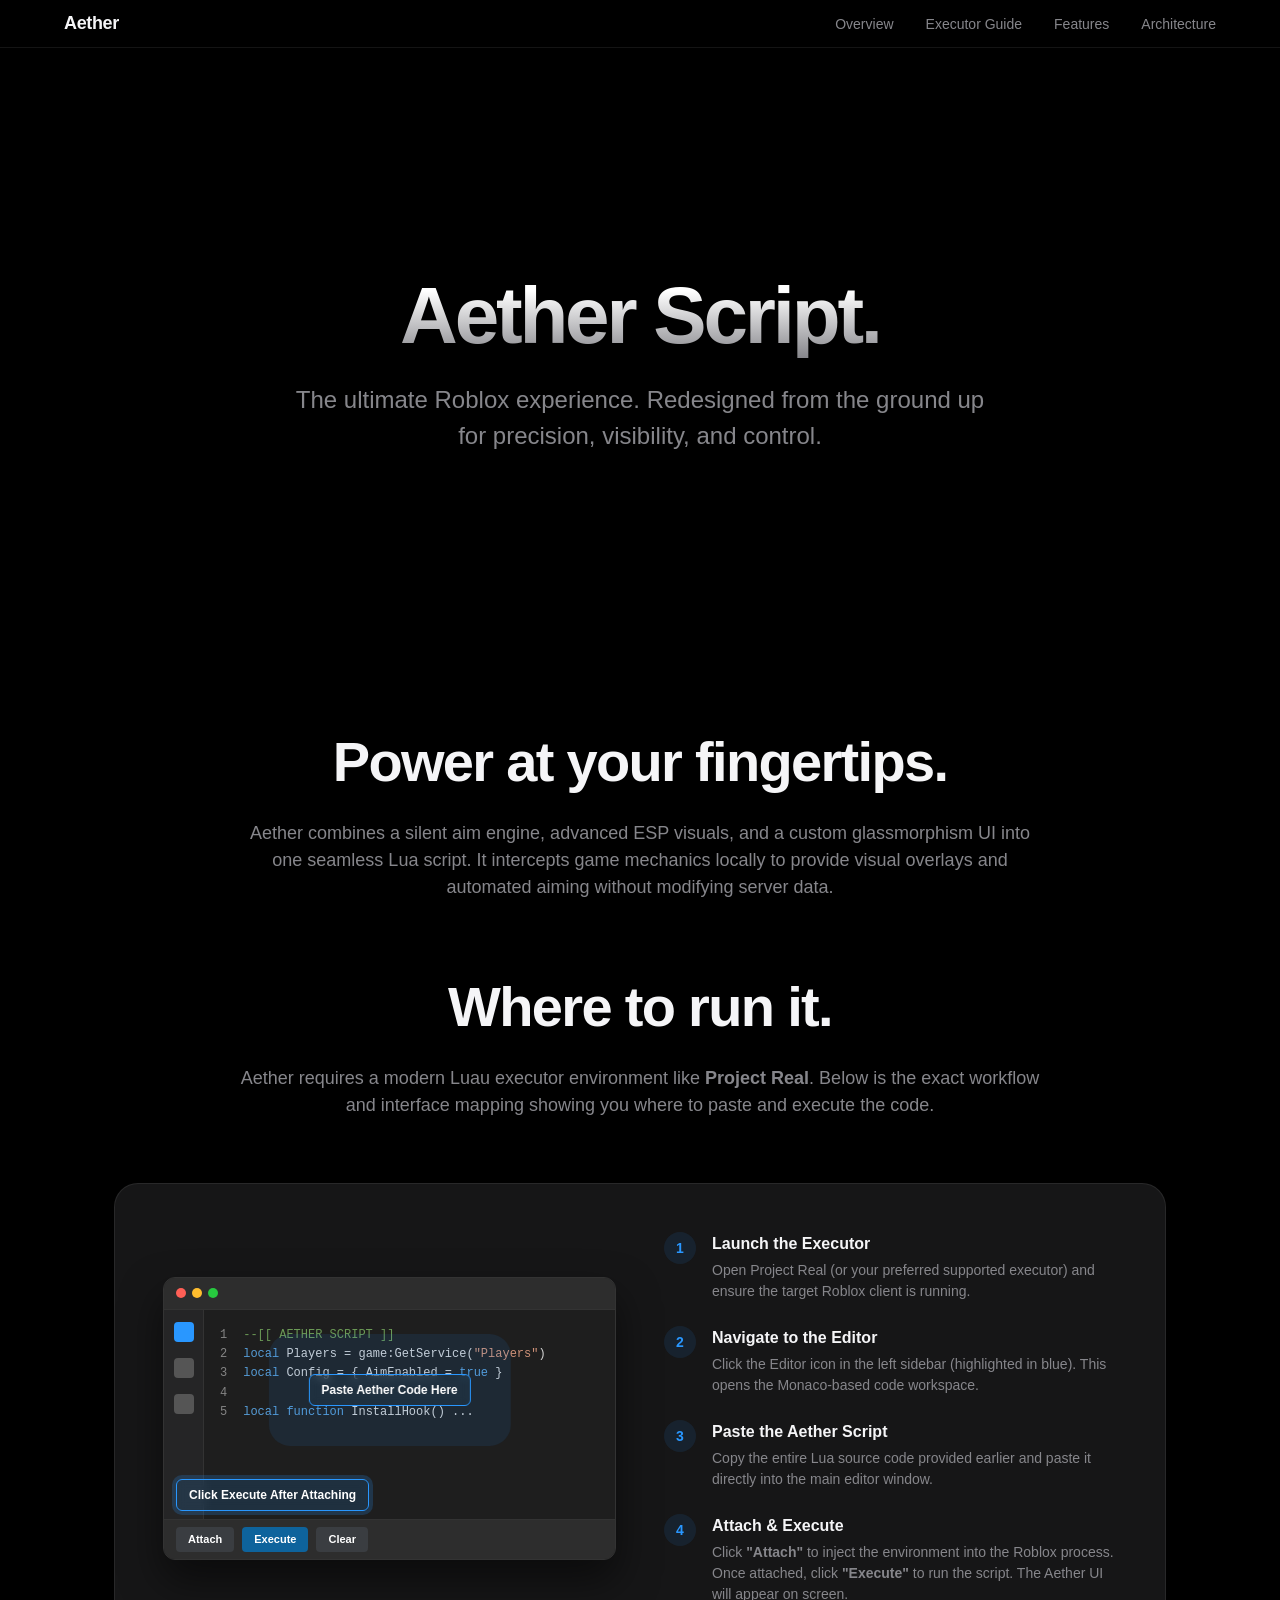
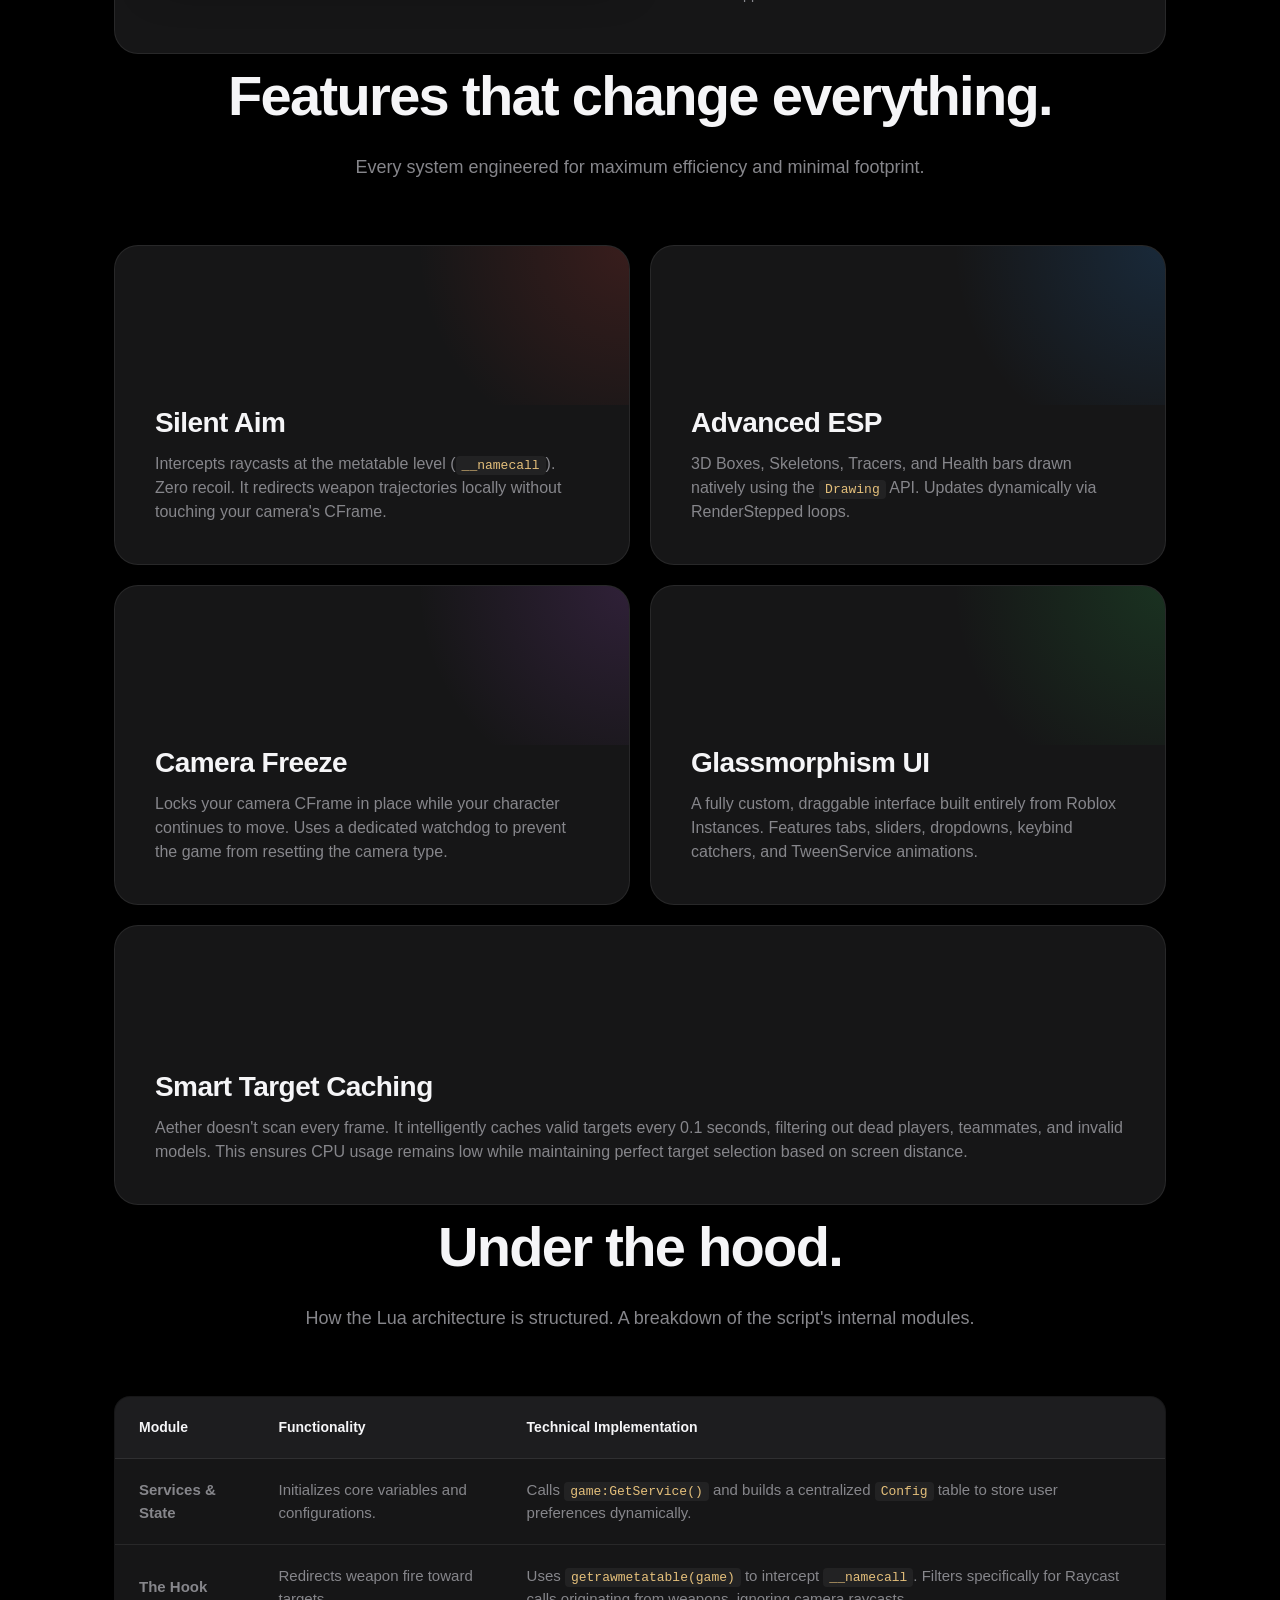
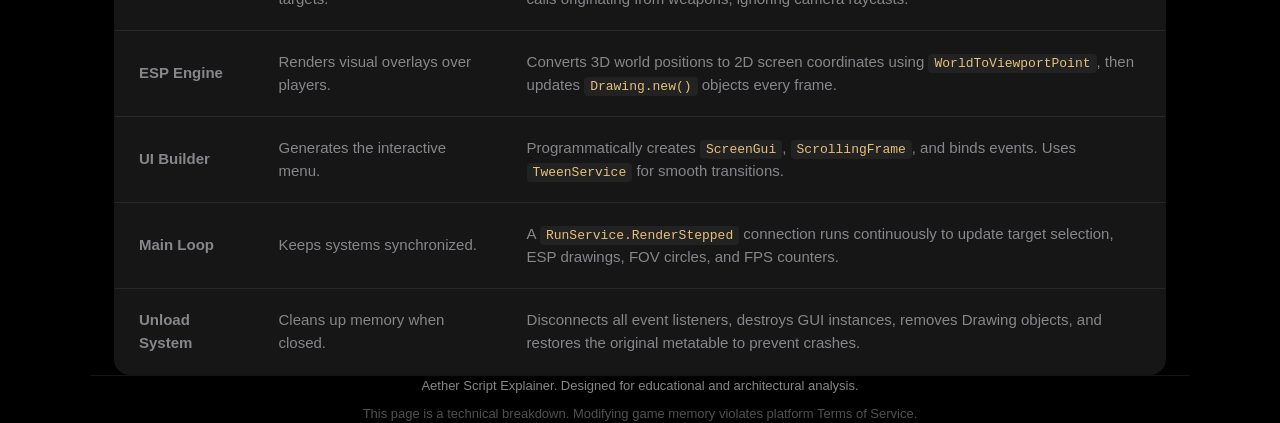
==== commit e5707658: "Rename Qwen_html_20261101_dypym7fgh.html to index.html" ====
--- a/index.html
+++ b/index.html
@@ -4,1601 +4,658 @@
     <meta charset="UTF-8">
     <meta name="viewport" content="width=device-width, initial-scale=1.0">
     <title>Aether Script | Architecture & Guide</title>
-    <link rel="stylesheet" href="style.css">
-    <link href="https://fonts.googleapis.com/css2?family=Inter:wght@400;500;600;700&family=JetBrains+Mono:wght@400;500&display=swap" rel="stylesheet">
+    <style>
+        /* =========================================
+           APPLE DESIGN SYSTEM TOKENS
+           ========================================= */
+        :root {
+            --bg-page: #000000;
+            --bg-card: #161617;
+            --bg-elevated: #1d1d1f;
+            --text-main: #f5f5f7;
+            --text-muted: #86868b;
+            --accent-blue: #2997ff;
+            --accent-purple: #bf5af2;
+            --border-subtle: rgba(255, 255, 255, 0.08);
+            --font-sans: -apple-system, BlinkMacSystemFont, "SF Pro Display", "SF Pro Text", "Helvetica Neue", Helvetica, Arial, sans-serif;
+            --font-mono: "SF Mono", SFMono-Regular, ui-monospace, Menlo, Consolas, monospace;
+            --nav-height: 48px;
+        }
+
+        * {
+            margin: 0;
+            padding: 0;
+            box-sizing: border-box;
+        }
+
+        /* CRITICAL FIX FOR NAVIGATION LINKS */
+        html {
+            scroll-behavior: smooth;
+        }
+
+        body {
+            background-color: var(--bg-page);
+            color: var(--text-main);
+            font-family: var(--font-sans);
+            -webkit-font-smoothing: antialiased;
+            line-height: 1.5;
+            overflow-x: hidden;
+        }
+
+        /* Ensure sections don't hide behind the fixed navbar */
+        section[id] {
+            scroll-margin-top: calc(var(--nav-height) + 20px);
+        }
+
+        /* =========================================
+           NAVIGATION
+           ========================================= */
+        nav {
+            position: fixed;
+            top: 0;
+            left: 0;
+            width: 100%;
+            height: var(--nav-height);
+            background: rgba(0, 0, 0, 0.85);
+            backdrop-filter: saturate(180%) blur(20px);
+            -webkit-backdrop-filter: saturate(180%) blur(20px);
+            z-index: 9999;
+            display: flex;
+            align-items: center;
+            justify-content: center;
+            border-bottom: 1px solid var(--border-subtle);
+        }
+
+        .nav-inner {
+            width: 100%;
+            max-width: 1200px;
+            padding: 0 24px;
+            display: flex;
+            justify-content: space-between;
+            align-items: center;
+        }
+
+        .nav-logo {
+            font-size: 18px;
+            font-weight: 600;
+            letter-spacing: -0.02em;
+            color: var(--text-main);
+        }
+
+        .nav-links {
+            display: flex;
+            gap: 32px;
+            list-style: none;
+        }
+
+        .nav-links a {
+            color: var(--text-muted);
+            text-decoration: none;
+            font-size: 14px;
+            font-weight: 400;
+            transition: color 0.3s ease;
+        }
+
+        .nav-links a:hover {
+            color: var(--text-main);
+        }
+
+        /* =========================================
+           LAYOUT & TYPOGRAPHY
+           ========================================= */
+        .container {
+            max-width: 1100px;
+            margin: 0 auto;
+            padding: 0 24px;
+        }
+
+        .hero {
+            min-height: 80vh;
+            display: flex;
+            flex-direction: column;
+            justify-content: center;
+            align-items: center;
+            text-align: center;
+            padding-top: var(--nav-height);
+        }
+
+        h1 {
+            font-size: clamp(48px, 8vw, 80px);
+            font-weight: 700;
+            letter-spacing: -0.04em;
+            line-height: 1.05;
+            background: linear-gradient(to bottom, #ffffff 20%, #86868b 100%);
+            -webkit-background-clip: text;
+            -webkit-text-fill-color: transparent;
+            margin-bottom: 24px;
+        }
+
+        h2 {
+            font-size: clamp(32px, 5vw, 56px);
+            font-weight: 700;
+            letter-spacing: -0.03em;
+            text-align: center;
+            margin-bottom: 16px;
+        }
+
+        .subtitle {
+            font-size: clamp(18px, 2.5vw, 24px);
+            color: var(--text-muted);
+            max-width: 700px;
+            margin: 0 auto 40px;
+            font-weight: 400;
+        }
+
+        .section-desc {
+            font-size: 18px;
+            color: var(--text-muted);
+            text-align: center;
+            max-width: 800px;
+            margin: 0 auto 64px;
+        }
+
+        section {
+            padding: 120px 0;
+        }
+
+        /* =========================================
+           EXECUTOR GUIDE (WHERE TO USE IT)
+           ========================================= */
+        .executor-layout {
+            display: grid;
+            grid-template-columns: 1fr 1fr;
+            gap: 48px;
+            align-items: center;
+            background: var(--bg-card);
+            border-radius: 24px;
+            padding: 48px;
+            border: 1px solid var(--border-subtle);
+        }
+
+        .executor-image-container {
+            position: relative;
+            border-radius: 12px;
+            overflow: hidden;
+            background: #1e1e1e;
+            aspect-ratio: 16/10;
+            border: 1px solid #333;
+            box-shadow: 0 20px 40px rgba(0,0,0,0.5);
+        }
+
+        /* Simulating the Project Real Monaco Editor Interface */
+        .mock-titlebar {
+            height: 32px;
+            background: #2d2d2d;
+            display: flex;
+            align-items: center;
+            padding: 0 12px;
+            border-bottom: 1px solid #333;
+        }
+        .mock-dot { width: 10px; height: 10px; border-radius: 50%; margin-right: 6px; }
+        .mock-dot.r { background: #ff5f56; }
+        .mock-dot.y { background: #ffbd2e; }
+        .mock-dot.g { background: #27c93f; }
+        
+        .mock-body {
+            display: flex;
+            height: calc(100% - 32px);
+        }
+        .mock-sidebar {
+            width: 40px;
+            background: #252526;
+            border-right: 1px solid #333;
+            display: flex;
+            flex-direction: column;
+            align-items: center;
+            padding-top: 12px;
+            gap: 16px;
+        }
+        .mock-icon { width: 20px; height: 20px; background: #555; border-radius: 4px; }
+        .mock-icon.active { background: var(--accent-blue); }
+        
+        .mock-editor {
+            flex: 1;
+            padding: 16px;
+            font-family: var(--font-mono);
+            font-size: 12px;
+            color: #d4d4d4;
+            line-height: 1.6;
+        }
+        .mock-line-num { color: #858585; margin-right: 16px; }
+        .mock-kw { color: #569cd6; }
+        .mock-str { color: #ce9178; }
+        .mock-cm { color: #6a9955; }
+
+        .mock-toolbar {
+            position: absolute;
+            bottom: 0;
+            left: 0;
+            right: 0;
+            height: 40px;
+            background: #2d2d2d;
+            border-top: 1px solid #333;
+            display: flex;
+            align-items: center;
+            padding: 0 12px;
+            gap: 8px;
+        }
+        .mock-btn {
+            padding: 4px 12px;
+            background: #0e639c;
+            color: white;
+            border-radius: 4px;
+            font-size: 11px;
+            font-weight: 600;
+        }
+        .mock-btn.sec { background: #3a3d41; }
+
+        /* Pointers / Annotations */
+        .pointer {
+            position: absolute;
+            background: rgba(41, 151, 255, 0.15);
+            border: 1px solid var(--accent-blue);
+            color: white;
+            padding: 6px 12px;
+            border-radius: 6px;
+            font-size: 12px;
+            font-weight: 600;
+            backdrop-filter: blur(4px);
+            pointer-events: none;
+            z-index: 10;
+            white-space: nowrap;
+        }
+        .ptr-1 { top: 40%; left: 50%; transform: translate(-50%, -50%); box-shadow: 0 0 0 40px rgba(41, 151, 255, 0.1); }
+        .ptr-2 { bottom: 48px; left: 12px; box-shadow: 0 0 0 4px rgba(41, 151, 255, 0.2); }
+
+        .steps-list {
+            list-style: none;
+            display: flex;
+            flex-direction: column;
+            gap: 24px;
+        }
+
+        .step-item {
+            display: flex;
+            gap: 16px;
+        }
+
+        .step-num {
+            width: 32px;
+            height: 32px;
+            border-radius: 50%;
+            background: rgba(41, 151, 255, 0.1);
+            color: var(--accent-blue);
+            display: flex;
+            align-items: center;
+            justify-content: center;
+            font-weight: 600;
+            font-size: 14px;
+            flex-shrink: 0;
+        }
+
+        .step-content h4 {
+            font-size: 16px;
+            font-weight: 600;
+            margin-bottom: 4px;
+        }
+
+        .step-content p {
+            font-size: 14px;
+            color: var(--text-muted);
+        }
+
+        /* =========================================
+           BENTO GRID (FEATURES)
+           ========================================= */
+        .bento-grid {
+            display: grid;
+            grid-template-columns: repeat(2, 1fr);
+            gap: 20px;
+        }
+
+        .bento-card {
+            background: var(--bg-card);
+            border-radius: 24px;
+            padding: 40px;
+            border: 1px solid var(--border-subtle);
+            display: flex;
+            flex-direction: column;
+            justify-content: flex-end;
+            min-height: 320px;
+            position: relative;
+            overflow: hidden;
+            transition: transform 0.3s ease, border-color 0.3s ease;
+        }
+
+        .bento-card:hover {
+            transform: translateY(-4px);
+            border-color: rgba(255,255,255,0.15);
+        }
+
+        .bento-card.large {
+            grid-column: span 2;
+            min-height: 280px;
+        }
+
+        .bento-card h3 {
+            font-size: 28px;
+            font-weight: 600;
+            letter-spacing: -0.02em;
+            margin-bottom: 8px;
+        }
+
+        .bento-card p {
+            font-size: 16px;
+            color: var(--text-muted);
+            line-height: 1.5;
+        }
+
+        .glow {
+            position: absolute;
+            top: -50%;
+            right: -50%;
+            width: 100%;
+            height: 100%;
+            background: radial-gradient(circle, rgba(41, 151, 255, 0.15) 0%, transparent 70%);
+            pointer-events: none;
+        }
+        .glow-purple { background: radial-gradient(circle, rgba(191, 90, 242, 0.15) 0%, transparent 70%); }
+        .glow-red { background: radial-gradient(circle, rgba(255, 69, 58, 0.15) 0%, transparent 70%); }
+        .glow-green { background: radial-gradient(circle, rgba(48, 209, 88, 0.15) 0%, transparent 70%); }
+
+        /* =========================================
+           ARCHITECTURE TABLE
+           ========================================= */
+        .arch-table {
+            width: 100%;
+            border-collapse: collapse;
+            background: var(--bg-card);
+            border-radius: 16px;
+            overflow: hidden;
+            border: 1px solid var(--border-subtle);
+        }
+
+        .arch-table th, .arch-table td {
+            padding: 20px 24px;
+            text-align: left;
+            border-bottom: 1px solid var(--border-subtle);
+        }
+
+        .arch-table th {
+            background: var(--bg-elevated);
+            font-size: 14px;
+            font-weight: 600;
+            color: var(--text-main);
+        }
+
+        .arch-table td {
+            font-size: 15px;
+            color: var(--text-muted);
+        }
+
+        .arch-table tr:last-child td {
+            border-bottom: none;
+        }
+
+        code {
+            font-family: var(--font-mono);
+            background: rgba(255,255,255,0.05);
+            padding: 2px 6px;
+            border-radius: 4px;
+            font-size: 13px;
+            color: #e5c07b;
+        }
+
+        /* =========================================
+           FOOTER
+           ========================================= */
+        footer {
+            border-top: 1px solid var(--border-subtle);
+            padding: 40px 0;
+            text-align: center;
+            color: var(--text-muted);
+            font-size: 13px;
+        }
+
+        /* =========================================
+           ANIMATIONS
+           ========================================= */
+        .fade-up {
+            opacity: 0;
+            transform: translateY(30px);
+            transition: opacity 0.8s cubic-bezier(0.16, 1, 0.3, 1), 
+                        transform 0.8s cubic-bezier(0.16, 1, 0.3, 1);
+        }
+
+        .fade-up.visible {
+            opacity: 1;
+            transform: translateY(0);
+        }
+
+        /* =========================================
+           RESPONSIVE
+           ========================================= */
+        @media (max-width: 768px) {
+            .nav-links { display: none; }
+            .executor-layout { grid-template-columns: 1fr; padding: 24px; }
+            .bento-grid { grid-template-columns: 1fr; }
+            .bento-card.large { grid-column: span 1; }
+            section { padding: 80px 0; }
+        }
+    </style>
 </head>
 <body>
-    <div class="container">
-        <header>
-            <div class="logo">
-                <div class="logo-dot"></div>
-                <h1>AETHER SCRIPT</h1>
-            </div>
-            <p class="subtitle">The ultimate Roblox experience. Redesigned from the ground up for precision, visibility, and control.</p>
-        </header>
-
-        <nav class="tabs">
-            <button class="tab-btn active" data-tab="overview">Overview</button>
-            <button class="tab-btn" data-tab="executor">Executor Guide</button>
-            <button class="tab-btn" data-tab="features">Features</button>
-            <button class="tab-btn" data-tab="architecture">Architecture</button>
-            <button class="tab-btn" data-tab="script">Get Script</button>
-        </nav>
-
-        <main>
-            <!-- OVERVIEW TAB -->
-            <section id="overview" class="tab-content active">
-                <h2>Overview</h2>
-                <p>Aether combines a silent aim engine, advanced ESP visuals, and a custom glassmorphism UI into one seamless Lua script. It intercepts game mechanics locally to provide visual overlays and automated aiming without modifying server data.</p>
-                <div class="info-card">
-                    <h3>🚀 Where to run it</h3>
-                    <p>Aether requires a modern Luau executor environment like <strong>Project Real</strong>. It is designed for precision and minimal footprint, ensuring CPU usage remains low while maintaining perfect target selection based on screen distance.</p>
+
+    <!-- NAVIGATION -->
+    <nav>
+        <div class="nav-inner">
+            <div class="nav-logo">Aether</div>
+            <ul class="nav-links">
+                <li><a href="#overview">Overview</a></li>
+                <li><a href="#executor">Executor Guide</a></li>
+                <li><a href="#features">Features</a></li>
+                <li><a href="#architecture">Architecture</a></li>
+            </ul>
+        </div>
+    </nav>
+
+    <!-- HERO SECTION -->
+    <header class="hero container">
+        <h1 class="fade-up">Aether Script.</h1>
+        <p class="subtitle fade-up">The ultimate Roblox experience. Redesigned from the ground up for precision, visibility, and control.</p>
+    </header>
+
+    <!-- OVERVIEW SECTION -->
+    <section id="overview" class="container">
+        <h2 class="fade-up">Power at your fingertips.</h2>
+        <p class="section-desc fade-up">Aether combines a silent aim engine, advanced ESP visuals, and a custom glassmorphism UI into one seamless Lua script. It intercepts game mechanics locally to provide visual overlays and automated aiming without modifying server data.</p>
+    </section>
+
+    <!-- EXECUTOR GUIDE SECTION -->
+    <section id="executor" class="container">
+        <h2 class="fade-up">Where to run it.</h2>
+        <p class="section-desc fade-up">Aether requires a modern Luau executor environment like <strong>Project Real</strong>. Below is the exact workflow and interface mapping showing you where to paste and execute the code.</p>
+        
+        <div class="executor-layout fade-up">
+            <!-- Visual Mockup of Project Real -->
+            <div class="executor-image-container">
+                <div class="mock-titlebar">
+                    <div class="mock-dot r"></div>
+                    <div class="mock-dot y"></div>
+                    <div class="mock-dot g"></div>
                 </div>
-            </section>
-
-            <!-- EXECUTOR GUIDE TAB -->
-            <section id="executor" class="tab-content">
-                <h2>Executor Guide: Project Real</h2>
-                <p>Project Real is a dedicated Roblox development tool and executor trusted by hundreds of thousands of users. It features a Monaco-based Luau editor, smart diagnostics, and direct execution into selected Roblox clients.</p>
-                
-                <div class="steps">
-                    <div class="step">
-                        <div class="step-number">1</div>
-                        <div class="step-content">
-                            <h3>Launch the Executor</h3>
-                            <p>Open Project Real and ensure the target Roblox client is running. Use its built-in account manager to launch and inject seamlessly without digging through browser sessions.</p>
-                        </div>
+                <div class="mock-body">
+                    <div class="mock-sidebar">
+                        <div class="mock-icon active" title="Editor"></div>
+                        <div class="mock-icon" title="Script Hub"></div>
+                        <div class="mock-icon" title="Accounts"></div>
                     </div>
-                    <div class="step">
-                        <div class="step-number">2</div>
-                        <div class="step-content">
-                            <h3>Navigate to the Editor</h3>
-                            <p>Click the Editor icon in the left sidebar. This opens the Monaco-based code workspace with Luau syntax highlighting, LSP diagnostics, and terminal output.</p>
-                        </div>
-                    </div>
-                    <div class="step">
-                        <div class="step-number">3</div>
-                        <div class="step-content">
-                            <h3>Paste the Aether Script</h3>
-                            <p>Click the "Get Script" tab on this page, copy the entire Lua source code, and paste it directly into the main editor window.</p>
-                        </div>
-                    </div>
-                    <div class="step">
-                        <div class="step-number">4</div>
-                        <div class="step-content">
-                            <h3>Attach & Execute</h3>
-                            <p>Click "Attach" to inject the environment into the Roblox process. Once attached, click "Execute". The Aether UI will appear on screen.</p>
-                        </div>
+                    <div class="mock-editor">
+                        <div><span class="mock-line-num">1</span><span class="mock-cm">--[[ AETHER SCRIPT ]]</span></div>
+                        <div><span class="mock-line-num">2</span><span class="mock-kw">local</span> Players = game:GetService(<span class="mock-str">"Players"</span>)</div>
+                        <div><span class="mock-line-num">3</span><span class="mock-kw">local</span> Config = { AimEnabled = <span class="mock-kw">true</span> }</div>
+                        <div><span class="mock-line-num">4</span></div>
+                        <div><span class="mock-line-num">5</span><span class="mock-kw">local function</span> InstallHook() ...</div>
                     </div>
                 </div>
-            </section>
-
-            <!-- FEATURES TAB -->
-            <section id="features" class="tab-content">
-                <h2>Features that change everything</h2>
-                <p class="section-desc">Every system engineered for maximum efficiency and minimal footprint.</p>
+                <div class="mock-toolbar">
+                    <div class="mock-btn sec">Attach</div>
+                    <div class="mock-btn">Execute</div>
+                    <div class="mock-btn sec">Clear</div>
+                </div>
                 
-                <div class="features-grid">
-                    <div class="feature-card">
-                        <h3>🎯 Silent Aim</h3>
-                        <p>Intercepts raycasts at the metatable level (`__namecall`). Zero recoil. Redirects weapon trajectories locally without touching your camera's CFrame.</p>
-                    </div>
-                    <div class="feature-card">
-                        <h3>👁️ Advanced ESP</h3>
-                        <p>3D Boxes, Skeletons, Tracers, and Health bars drawn natively using the `Drawing` API. Updates dynamically via RenderStepped loops.</p>
-                    </div>
-                    <div class="feature-card">
-                        <h3>📷 Camera Freeze</h3>
-                        <p>Locks your camera CFrame in place while your character continues to move. Uses a dedicated watchdog to prevent the game from resetting the camera type.</p>
-                    </div>
-                    <div class="feature-card">
-                        <h3>✨ Glassmorphism UI</h3>
-                        <p>A fully custom, draggable interface built entirely from Roblox Instances. Features tabs, sliders, dropdowns, keybind catchers, and TweenService animations.</p>
-                    </div>
-                    <div class="feature-card">
-                        <h3>🧠 Smart Target Caching</h3>
-                        <p>Intelligently caches valid targets every 0.1 seconds, filtering out dead players, teammates, and invalid models. Ensures low CPU usage and perfect target selection.</p>
-                    </div>
-                </div>
-            </section>
-
-            <!-- ARCHITECTURE TAB -->
-            <section id="architecture" class="tab-content">
-                <h2>Under the hood</h2>
-                <p class="section-desc">How the Lua architecture is structured. A breakdown of the script's internal modules.</p>
-                
-                <div class="table-container">
-                    <table>
-                        <thead>
-                            <tr>
-                                <th>Module</th>
-                                <th>Functionality</th>
-                                <th>Technical Implementation</th>
-                            </tr>
-                        </thead>
-                        <tbody>
-                            <tr>
-                                <td>Services & State</td>
-                                <td>Initializes core variables and configurations.</td>
-                                <td>Calls <code>game:GetService()</code> and builds a centralized <code>Config</code> table to store user preferences dynamically.</td>
-                            </tr>
-                            <tr>
-                                <td>The Hook</td>
-                                <td>Redirects weapon fire toward targets.</td>
-                                <td>Uses <code>getrawmetatable(game)</code> to intercept <code>__namecall</code>. Filters specifically for Raycast calls originating from weapons.</td>
-                            </tr>
-                            <tr>
-                                <td>ESP Engine</td>
-                                <td>Renders visual overlays over players.</td>
-                                <td>Converts 3D world positions to 2D screen coordinates using <code>WorldToViewportPoint</code>, then updates <code>Drawing.new()</code> objects every frame.</td>
-                            </tr>
-                            <tr>
-                                <td>UI Builder</td>
-                                <td>Generates the interactive menu.</td>
-                                <td>Programmatically creates <code>ScreenGui</code>, <code>ScrollingFrame</code>, and binds events. Uses <code>TweenService</code> for smooth transitions.</td>
-                            </tr>
-                            <tr>
-                                <td>Main Loop</td>
-                                <td>Keeps systems synchronized.</td>
-                                <td>A <code>RunService.RenderStepped</code> connection runs continuously to update target selection, ESP drawings, FOV circles, and FPS counters.</td>
-                            </tr>
-                            <tr>
-                                <td>Unload System</td>
-                                <td>Cleans up memory when closed.</td>
-                                <td>Disconnects all event listeners, destroys GUI instances, removes Drawing objects, and restores the original metatable to prevent crashes.</td>
-                            </tr>
-                        </tbody>
-                    </table>
-                </div>
-                <p class="disclaimer">⚠️ This page is a technical breakdown. Modifying game memory violates platform Terms of Service. Designed for educational and architectural analysis.</p>
-            </section>
-
-            <!-- SCRIPT TAB -->
-            <section id="script" class="tab-content">
-                <h2>Aether Script Source</h2>
-                <p class="section-desc">Copy the code below and paste it into your executor's editor.</p>
-                
-                <div class="code-container">
-                    <button class="copy-btn" id="copyBtn">Copy Script</button>
-                    <pre><code id="scriptDisplay">Loading script...</code></pre>
-                </div>
-            </section>
-        </main>
-    </div>
-
-    <!-- Hidden container holding the raw script for safe copying -->
-    <script type="text/plain" id="lua-script">
---[[
-    AETHER SCRIPT | Interface
-    Silent Aim + Camera Freeze + Redesigned UI
-]]
-
--- ══════════════════════════════════════════
---  SERVICES
--- ══════════════════════════════════════════
-local Players         = game:GetService("Players")
-local RunService      = game:GetService("RunService")
-local UserInputService= game:GetService("UserInputService")
-local Workspace       = game:GetService("Workspace")
-local CoreGui         = game:GetService("CoreGui")
-local TweenService    = game:GetService("TweenService")
-local Stats           = game:GetService("Stats")
-
-local Camera      = Workspace.CurrentCamera
-local LocalPlayer = Players.LocalPlayer
-
--- ══════════════════════════════════════════
---  CONFIG
--- ══════════════════════════════════════════
-local Config = {
-    -- Aim
-    AimEnabled      = false,
-    TargetPart      = "Head",
-    FOVMode         = "Circle",
-    FOVRadius       = 200,
-    HitChance       = 100,
-    TeamCheck       = false,
-    ShowFOV         = true,
-    VisibleCheck    = false,
-    -- Camera Freeze
-    CamFreeze       = false,
-    FrozenCFrame    = nil,
-    -- ESP
-    EspEnabled      = false,
-    EspType         = "3D Box",
-    EspRainbow      = false,
-    EspName         = true,
-    EspDistance     = true,
-    EspHealth       = true,
-    EspTracer       = false,
-    EspBoxes        = true,
-    EspColor        = Color3.fromRGB(90, 170, 255),
-    EspVisibleColor = Color3.fromRGB(90, 255, 150),
-    EspHiddenColor  = Color3.fromRGB(255, 70, 70),
-    -- Character
-    FakeHeadless    = false,
-    -- Visuals
-    Crosshair       = false,
-    CrosshairColor  = Color3.fromRGB(255, 255, 255),
-    Trail           = false,
-    TrailColor      = Color3.fromRGB(90, 170, 255),
-    FPSViewer       = false,
-    -- Keys
-    MenuKey         = Enum.KeyCode.RightShift,
-    FreezeKey       = Enum.KeyCode.F,
-}
-
--- ══════════════════════════════════════════
---  STATE
--- ══════════════════════════════════════════
-local CurrentTarget  = nil
-local FOVCircle      = nil
-local CrosshairDraw  = nil
-local FPSWidget      = nil
-local FPSText        = nil
-local ExperienceNameLabel = nil
-local ExperienceIdLabel   = nil
-local ExperiencePlayersLabel = nil
-local SilentAimStatusLabel = nil
-local GameIconImage = nil
-local FPSCloseButton = nil
-local FPSDismissed = false
-local FPSFrames      = 0
-local FPSElapsed     = 0
-local FPSValue       = 0
-local CachedTargets  = {}
-local LastCache      = 0
-local CACHE_INTERVAL = 0.1
-local Connections    = {}
-local ESPDrawings    = {}
-local Trails         = {}
-local Unloaded       = false
-local ScreenGui      = nil
-local MainFrame      = nil
-local RainbowHue     = 0
-local mt             = nil
-local oldNamecall    = nil
-local mtHooked       = false
-
-local CamFreezeConn     = nil
-local CamFreezeWatchdog = nil
-local FreezeIndicator   = nil
-
--- ══════════════════════════════════════════
---  UTILS
--- ══════════════════════════════════════════
-local function GetRainbowColor()
-    RainbowHue = (RainbowHue + 0.02) % 1
-    return Color3.fromHSV(RainbowHue, 1, 1)
-end
-
-local function GetScreenCenter()
-    local cam = Workspace.CurrentCamera
-    if not cam then return Vector2.new(0,0) end
-    local vp = cam.ViewportSize
-    return Vector2.new(vp.X/2, vp.Y/2)
-end
-
-local function WorldToScreen(pos)
-    local cam = Workspace.CurrentCamera
-    if not cam then return Vector2.new(0,0), false end
-    local vec, onScreen = cam:WorldToViewportPoint(pos)
-    return Vector2.new(vec.X, vec.Y), onScreen and vec.Z > 0
-end
-
-local function IsVisible(part)
-    if not Config.VisibleCheck then return true end
-    local cam = Workspace.CurrentCamera
-    if not cam or not LocalPlayer.Character then return true end
-    local origin = cam.CFrame.Position
-    local params = RaycastParams.new()
-    params.FilterType = Enum.RaycastFilterType.Exclude
-    params.FilterDescendantsInstances = {LocalPlayer.Character, Camera}
-    local res = Workspace:Raycast(origin, part.Position - origin, params)
-    if res and res.Instance then
-        local model = res.Instance:FindFirstAncestorOfClass("Model")
-        return model and model == part:FindFirstAncestorOfClass("Model")
-    end
-    return true
-end
-
-local function GetTargetPart(char)
-    local pn = Config.TargetPart
-    if pn == "HumanoidRootPart" then return char:FindFirstChild("HumanoidRootPart")
-    elseif pn == "Torso"        then return char:FindFirstChild("Torso") or char:FindFirstChild("UpperTorso")
-    elseif pn == "Head"         then return char:FindFirstChild("Head")
-    else return char:FindFirstChild(pn) or char:FindFirstChild("HumanoidRootPart") end
-end
-
-local function UpdateCache()
-    if tick() - LastCache < CACHE_INTERVAL then return end
-    LastCache = tick()
-    table.clear(CachedTargets)
-    for _, plr in ipairs(Players:GetPlayers()) do
-        if plr == LocalPlayer then continue end
-        local char = plr.Character
-        if not char then continue end
-        local hum = char:FindFirstChildOfClass("Humanoid")
-        local hrp = char:FindFirstChild("HumanoidRootPart")
-        if not hum or not hrp or hum.Health <= 0 then continue end
-        if Config.TeamCheck and plr.Team and LocalPlayer.Team and plr.Team == LocalPlayer.Team then continue end
-        local part = GetTargetPart(char) or hrp
-        if part and part:IsA("BasePart") then
-            table.insert(CachedTargets, {Player=plr, Character=char, Humanoid=hum, Part=part, HRP=hrp})
-        end
-    end
-end
-
-local function GetClosestTarget()
-    local center = GetScreenCenter()
-    local closest, dist = nil, (Config.FOVMode == "FullScreen") and math.huge or Config.FOVRadius
-    for _, v in ipairs(CachedTargets) do
-        local pos, onscr = WorldToScreen(v.Part.Position)
-        if not onscr then continue end
-        local mag = (pos - center).Magnitude
-        if mag < dist then dist = mag; closest = v end
-    end
-    return closest
-end
-
--- ══════════════════════════════════════════
---  NOTIFY
--- ══════════════════════════════════════════
-local function Notify(text, duration)
-    duration = duration or 3
-    for _, v in ipairs(CoreGui:GetChildren()) do
-        if v:IsA("TextLabel") and v.Text == text then v:Destroy() end
-    end
-    local notif = Instance.new("TextLabel")
-    notif.Size              = UDim2.new(0, 300, 0, 48)
-    notif.Position          = UDim2.new(1, 10, 1, -60)
-    notif.BackgroundColor3  = Color3.fromRGB(18, 18, 28)
-    notif.TextColor3        = Color3.fromRGB(230, 230, 255)
-    notif.Text              = "  ◆  " .. text
-    notif.Font              = Enum.Font.GothamBold
-    notif.TextSize          = 13
-    notif.TextXAlignment    = Enum.TextXAlignment.Left
-    notif.BorderSizePixel   = 0
-    notif.ZIndex            = 999
-    notif.Parent            = CoreGui
-    Instance.new("UICorner", notif).CornerRadius = UDim.new(0, 10)
-    local accent = Instance.new("Frame")
-    accent.Size             = UDim2.new(0, 3, 1, -12)
-    accent.Position         = UDim2.new(0, 6, 0, 6)
-    accent.BackgroundColor3 = Color3.fromRGB(100, 160, 255)
-    accent.BorderSizePixel  = 0
-    accent.Parent           = notif
-    Instance.new("UICorner", accent).CornerRadius = UDim.new(1, 0)
-    notif:TweenPosition(UDim2.new(1,-310, 1,-60), "Out", "Quad", 0.3, true)
-    task.delay(duration, function()
-        notif:TweenPosition(UDim2.new(1,10, 1,-60), "In", "Quad", 0.3, true)
-        task.delay(0.4, function() pcall(function() notif:Destroy() end) end)
-    end)
-end
-
--- ══════════════════════════════════════════
---  CAMERA FREEZE
--- ══════════════════════════════════════════
-local function CameraFreezeActive()
-    return Config.CamFreeze and Config.FrozenCFrame ~= nil
-end
-
-local function EnableCameraFreeze()
-    local cam = Workspace.CurrentCamera
-    if not cam then return end
-    Config.FrozenCFrame = cam.CFrame
-    if not CamFreezeConn then
-        CamFreezeConn = RunService.RenderStepped:Connect(function()
-            if Unloaded then return end
-            if not CameraFreezeActive() then return end
-            local c = Workspace.CurrentCamera
-            if not c then return end
-            c.CameraType = Enum.CameraType.Scriptable
-            if Config.FrozenCFrame then c.CFrame = Config.FrozenCFrame end
-        end)
-    end
-    if not FreezeIndicator then
-        FreezeIndicator = Drawing.new("Text")
-        FreezeIndicator.Size    = 15
-        FreezeIndicator.Center  = false
-        FreezeIndicator.Outline = true
-        FreezeIndicator.OutlineColor = Color3.new(0,0,0)
-        FreezeIndicator.Font    = 2
-        FreezeIndicator.Color   = Color3.fromRGB(100, 200, 255)
-        FreezeIndicator.Position = Vector2.new(10, 80)
-    end
-    FreezeIndicator.Text    = "[ CAM FROZEN ]"
-    FreezeIndicator.Visible = true
-    Notify("Camera Frozen — player still moves", 2)
-end
-
-local function DisableCameraFreeze()
-    Config.FrozenCFrame = nil
-    if CamFreezeConn then
-        pcall(function() CamFreezeConn:Disconnect() end)
-        CamFreezeConn = nil
-    end
-    local cam = Workspace.CurrentCamera
-    if cam and cam.CameraType == Enum.CameraType.Scriptable then
-        cam.CameraType = Enum.CameraType.Custom
-    end
-    if FreezeIndicator then FreezeIndicator.Visible = false end
-    Notify("Camera Unfrozen", 2)
-end
-
-local function ToggleCameraFreeze()
-    Config.CamFreeze = not Config.CamFreeze
-    if Config.CamFreeze then EnableCameraFreeze() else DisableCameraFreeze() end
-end
-
-CamFreezeWatchdog = RunService.Heartbeat:Connect(function()
-    if Unloaded then return end
-    if Config.CamFreeze then return end
-    local cam = Workspace.CurrentCamera
-    if cam and cam.CameraType == Enum.CameraType.Scriptable then
-        if not CamFreezeConn then cam.CameraType = Enum.CameraType.Custom end
-    end
-end)
-table.insert(Connections, CamFreezeWatchdog)
-
--- ══════════════════════════════════════════
---  CHARACTER MODS
--- ══════════════════════════════════════════
-local function ApplyFakeHeadless()
-    local char = LocalPlayer.Character; if not char then return end
-    local head = char:FindFirstChild("Head"); if not head then return end
-    head.Transparency = 1
-    local face = head:FindFirstChildOfClass("Decal"); if face then face.Transparency = 1 end
-    local mesh = head:FindFirstChildOfClass("SpecialMesh"); if mesh then mesh:Destroy() end
-    Notify("Fake Headless applied", 2)
-end
-
-local function ResetCharacterMods()
-    local char = LocalPlayer.Character; if not char then return end
-    local head = char:FindFirstChild("Head")
-    if head then
-        head.Transparency = 0
-        local face = head:FindFirstChildOfClass("Decal"); if face then face.Transparency = 0 end
-    end
-end
-
--- ══════════════════════════════════════════
---  SILENT AIM HOOK
--- ══════════════════════════════════════════
-local function InstallHook()
-    if mtHooked then return end
-    mt = getrawmetatable(game)
-    setreadonly(mt, false)
-    oldNamecall = mt.__namecall
-
-    mt.__namecall = newcclosure(function(self, ...)
-        if Unloaded then return oldNamecall(self, ...) end
-        local method = getnamecallmethod()
-        local args   = {...}
-
-        if method == "Raycast" and not checkcaller() and Config.AimEnabled and CurrentTarget then
-            local char = LocalPlayer.Character
-            local cam  = Workspace.CurrentCamera
-            if char and cam then
-                local origin    = args[1]
-                local direction = args[2]
-                local params    = args[3]
-
-                if typeof(origin) == "Vector3" and typeof(direction) == "Vector3" and direction.Magnitude > 0 then
-                    local isWeaponRay = false
-                    if typeof(params) == "RaycastParams" then
-                        local f = params.FilterDescendantsInstances
-                        if type(f) == "table" then
-                            for i = 1, #f do
-                                if f[i] == char then
-                                    isWeaponRay = true
-                                    break
-                                end
-                            end
-                        end
-                    end
-
-                    if not isWeaponRay then return oldNamecall(self, unpack(args)) end
-                    local camPos = cam.CFrame.Position
-                    if (origin - camPos).Magnitude < 4 then return oldNamecall(self, unpack(args)) end
-
-                    if math.random(1, 100) <= Config.HitChance then
-                        local tpart = CurrentTarget.Part
-                        if tpart and tpart.Parent then
-                            local newDir = tpart.Position - origin
-                            if newDir.Magnitude > 0.001 then
-                                args[2] = newDir.Unit * direction.Magnitude
-                            end
-                        end
-                    end
-                end
-            end
-        end
-        return oldNamecall(self, unpack(args))
-    end)
-    setreadonly(mt, true)
-    mtHooked = true
-    print("[AETHER] Hook installed")
-end
-
-local function RemoveHook()
-    if not mtHooked then return end
-    pcall(function()
-        setreadonly(mt, false)
-        mt.__namecall = oldNamecall
-        setreadonly(mt, true)
-    end)
-    mtHooked = false
-    print("[AETHER] Hook removed")
-end
-
--- ══════════════════════════════════════════
---  ESP
--- ══════════════════════════════════════════
-local function CreateLine()
-    local l = Drawing.new("Line")
-    l.Visible=false; l.Thickness=1.2; l.Color=Color3.new(1,1,1); l.Transparency=1
-    return l
-end
-local function CreateText()
-    local t = Drawing.new("Text")
-    t.Visible=false; t.Size=13; t.Center=true; t.Outline=true
-    t.OutlineColor=Color3.new(0,0,0); t.Font=2; t.Color=Color3.new(1,1,1)
-    return t
-end
-
-local function GetEspColor(visible)
-    if Config.EspRainbow then return GetRainbowColor() end
-    return visible and Config.EspVisibleColor or Config.EspHiddenColor
-end
-
-local function UpdateESP()
-    if Unloaded then return end
-    if not Config.EspEnabled then
-        for _, data in pairs(ESPDrawings) do
-            if data.Lines then for _, v in ipairs(data.Lines) do v.Visible = false end end
-            if data.Texts then for _, v in pairs(data.Texts) do v.Visible = false end end
-            if data.Tracer then data.Tracer.Visible = false end
-        end
-        return
-    end
-    local seen = {}
-    for _, v in ipairs(CachedTargets) do
-        local char=v.Character; local hum=v.Humanoid; local hrp=v.HRP
-        if not char or not hum or not hrp or hum.Health<=0 then continue end
-        seen[char] = true
-        if not ESPDrawings[char] then
-            ESPDrawings[char] = {
-                Lines  = {},
-                Texts  = {Name=CreateText(), Info=CreateText()},
-                Tracer = (function() local l=Drawing.new("Line"); l.Visible=false; l.Thickness=1; l.Transparency=1; return l end)()
-            }
-            for i=1,31 do table.insert(ESPDrawings[char].Lines, CreateLine()) end
-        end
-        local draw   = ESPDrawings[char]
-        local visible= IsVisible(hrp)
-        local col    = GetEspColor(visible)
-
-        if Config.EspType == "3D Box" and Config.EspBoxes then
-            local cf=hrp.CFrame; local size=char:GetExtentsSize(); local half=size*0.5
-            local corners = {
-                cf*CFrame.new(-half.X,-half.Y,-half.Z), cf*CFrame.new(half.X,-half.Y,-half.Z),
-                cf*CFrame.new(half.X,half.Y,-half.Z),   cf*CFrame.new(-half.X,half.Y,-half.Z),
-                cf*CFrame.new(-half.X,-half.Y,half.Z),  cf*CFrame.new(half.X,-half.Y,half.Z),
-                cf*CFrame.new(half.X,half.Y,half.Z),    cf*CFrame.new(-half.X,half.Y,half.Z),
-            }
-            local pts={}
-            for i=1,8 do local p,on=WorldToScreen(corners[i].Position); pts[i]=on and p or nil end
-            local edges={{1,2},{2,3},{3,4},{4,1},{5,6},{6,7},{7,8},{8,5},{1,5},{2,6},{3,7},{4,8}}
-            for i=1,12 do
-                local e=edges[i]; local a,b=pts[e[1]],pts[e[2]]
-                if a and b then draw.Lines[i].From=a; draw.Lines[i].To=b; draw.Lines[i].Color=col; draw.Lines[i].Visible=true
-                else draw.Lines[i].Visible=false end
-            end
-        elseif Config.EspType == "2D Box" and Config.EspBoxes then
-            local head=char:FindFirstChild("Head")
-            if head then
-                local hp,ho=WorldToScreen(head.Position); local rp,ro=WorldToScreen(hrp.Position)
-                if ho and ro then
-                    local t=hp.Y-25; local bt=rp.Y+5; local l=hp.X-15; local r=hp.X+15
-                    local bls={{l,t,r,t},{r,t,r,bt},{r,bt,l,bt},{l,bt,l,t}}
-                    for i=1,4 do
-                        draw.Lines[12+i].From=Vector2.new(bls[i][1],bls[i][2])
-                        draw.Lines[12+i].To=Vector2.new(bls[i][3],bls[i][4])
-                        draw.Lines[12+i].Color=col; draw.Lines[12+i].Visible=true
-                    end
-                else for i=13,16 do draw.Lines[i].Visible=false end end
-            end
-        elseif Config.EspType == "Corner Box" and Config.EspBoxes then
-            local head=char:FindFirstChild("Head")
-            local foot=char:FindFirstChild("HumanoidRootPart")
-            if head and foot then
-                local hp,ho=WorldToScreen(head.Position)
-                local fp,fo=WorldToScreen(foot.Position - Vector3.new(0,3,0))
-                if ho and fo then
-                    local h=math.max(18, fp.Y-hp.Y); local w=math.max(12, h*0.42)
-                    local x1,x2=hp.X-w/2,hp.X+w/2; local y1,y2=hp.Y-8,fp.Y
-                    local seg=math.max(6,w*0.32); local vseg=math.max(6,h*0.22)
-                    local parts={{x1,y1,x1+seg,y1},{x1,y1,x1,y1+vseg},{x2,y1,x2-seg,y1},{x2,y1,x2,y1+vseg},{x1,y2,x1+seg,y2},{x1,y2,x1,y2-vseg},{x2,y2,x2-seg,y2},{x2,y2,x2,y2-vseg}}
-                    for i=1,8 do
-                        local a=parts[i]
-                        draw.Lines[i].From=Vector2.new(a[1],a[2]); draw.Lines[i].To=Vector2.new(a[3],a[4])
-                        draw.Lines[i].Color=col; draw.Lines[i].Visible=true
-                    end
-                else for i=1,8 do draw.Lines[i].Visible=false end end
-            end
-        else for i=1,16 do draw.Lines[i].Visible=false end end
-
-        if Config.EspType == "Skeleton" then
-            local bones = {
-                {char:FindFirstChild("Head"),          char:FindFirstChild("UpperTorso")},
-                {char:FindFirstChild("UpperTorso"),    char:FindFirstChild("LowerTorso")},
-                {char:FindFirstChild("UpperTorso"),    char:FindFirstChild("LeftUpperArm")},
-                {char:FindFirstChild("LeftUpperArm"),  char:FindFirstChild("LeftLowerArm")},
-                {char:FindFirstChild("LeftLowerArm"),  char:FindFirstChild("LeftHand")},
-                {char:FindFirstChild("UpperTorso"),    char:FindFirstChild("RightUpperArm")},
-                {char:FindFirstChild("RightUpperArm"), char:FindFirstChild("RightLowerArm")},
-                {char:FindFirstChild("RightLowerArm"), char:FindFirstChild("RightHand")},
-                {char:FindFirstChild("LowerTorso"),    char:FindFirstChild("LeftUpperLeg")},
-                {char:FindFirstChild("LeftUpperLeg"),  char:FindFirstChild("LeftLowerLeg")},
-                {char:FindFirstChild("LeftLowerLeg"),  char:FindFirstChild("LeftFoot")},
-                {char:FindFirstChild("LowerTorso"),    char:FindFirstChild("RightUpperLeg")},
-                {char:FindFirstChild("RightUpperLeg"), char:FindFirstChild("RightLowerLeg")},
-                {char:FindFirstChild("RightLowerLeg"), char:FindFirstChild("RightFoot")},
-            }
-            for i=1,#bones do
-                local a,b=bones[i][1],bones[i][2]
-                if a and b and a:IsA("BasePart") and b:IsA("BasePart") then
-                    local pa,oa=WorldToScreen(a.Position); local pb,ob=WorldToScreen(b.Position)
-                    if oa and ob then draw.Lines[16+i].From=pa; draw.Lines[16+i].To=pb; draw.Lines[16+i].Color=col; draw.Lines[16+i].Visible=true
-                    else draw.Lines[16+i].Visible=false end
-                else draw.Lines[16+i].Visible=false end
-            end
-        else for i=17,31 do draw.Lines[i].Visible=false end end
-
-        local head=char:FindFirstChild("Head"); local hpos
-        if head then hpos,_=WorldToScreen(head.Position) end
-        if Config.EspName and hpos then
-            local nt=draw.Texts.Name
-            nt.Text=v.Player.DisplayName~=v.Player.Name and v.Player.DisplayName.." ("..v.Player.Name..")" or v.Player.Name
-            nt.Position=Vector2.new(hpos.X, hpos.Y-16); nt.Color=col; nt.Visible=true
-        else draw.Texts.Name.Visible=false end
-        if hpos then
-            local info=""
-            if Config.EspDistance then info = "["..math.floor((Camera.CFrame.Position-hrp.Position).Magnitude+0.5).."m]" end
-            if Config.EspHealth   then info = info..(#info>0 and " | " or "")..math.floor(hum.Health+0.5).."/"..math.floor(hum.MaxHealth+0.5).." HP" end
-            if #info>0 then draw.Texts.Info.Text=info; draw.Texts.Info.Position=Vector2.new(hpos.X,hpos.Y+6); draw.Texts.Info.Color=Color3.fromRGB(220,220,220); draw.Texts.Info.Visible=true
-            else draw.Texts.Info.Visible=false end
-        else draw.Texts.Info.Visible=false end
-
-        if Config.EspTracer then
-            local center=GetScreenCenter()
-            local tp,ton=WorldToScreen(hrp.Position)
-            if ton then draw.Tracer.From=Vector2.new(center.X,Camera.ViewportSize.Y); draw.Tracer.To=tp; draw.Tracer.Color=col; draw.Tracer.Visible=true
-            else draw.Tracer.Visible=false end
-        else draw.Tracer.Visible=false end
-    end
-    for char, data in pairs(ESPDrawings) do
-        if not seen[char] then
-            if data.Lines then for _,l in ipairs(data.Lines) do l.Visible=false end end
-            if data.Texts then for _,t in pairs(data.Texts) do t.Visible=false end end
-            if data.Tracer then data.Tracer.Visible=false end
-        end
-    end
-end
-
--- ══════════════════════════════════════════
---  FOV / CROSSHAIR / FPS / INSTANCE
--- ══════════════════════════════════════════
-local function UpdateFOV()
-    if Unloaded then return end
-    if Config.FOVMode ~= "Circle" or not Config.ShowFOV then
-        if FOVCircle then FOVCircle.Visible=false end; return
-    end
-    if not FOVCircle then
-        FOVCircle=Drawing.new("Circle")
-        FOVCircle.Thickness=1.4; FOVCircle.Filled=false; FOVCircle.NumSides=80
-        FOVCircle.Color=Color3.fromRGB(180,200,255); FOVCircle.Transparency=1
-    end
-    FOVCircle.Position=GetScreenCenter(); FOVCircle.Radius=Config.FOVRadius; FOVCircle.Visible=true
-end
-
-local function UpdateCrosshair()
-    if Unloaded then return end
-    if not Config.Crosshair then if CrosshairDraw then CrosshairDraw.Visible=false end; return end
-    if not CrosshairDraw then
-        CrosshairDraw=Drawing.new("Line")
-        CrosshairDraw.Visible=true; CrosshairDraw.Thickness=1.5; CrosshairDraw.Transparency=1
-    end
-    local c=GetScreenCenter(); local s=8
-    CrosshairDraw.From=Vector2.new(c.X-s,c.Y); CrosshairDraw.To=Vector2.new(c.X+s,c.Y)
-    CrosshairDraw.Color=Config.CrosshairColor; CrosshairDraw.Visible=true
-end
-
-local function UpdateFPS(dt)
-    if Unloaded or not Config.FPSViewer or FPSDismissed then
-        if FPSWidget then FPSWidget.Visible = false end
-        FPSFrames, FPSElapsed, FPSValue = 0, 0, 0
-        return
-    end
-    if not FPSWidget then return end
-    FPSFrames = FPSFrames + 1
-    FPSElapsed = FPSElapsed + (dt or 0)
-    if FPSElapsed >= 0.5 then
-        FPSValue = math.floor(FPSFrames / math.max(FPSElapsed, 0.001) + 0.5)
-        FPSFrames, FPSElapsed = 0, 0
-    end
-    if FPSText then FPSText.Text = "FPS  " .. tostring(FPSValue) end
-    FPSWidget.Visible = true
-end
-
-local function TestSilentAimExecutor()
-    if type(getrawmetatable) ~= "function" then return false end
-    if type(setreadonly) ~= "function" then return false end
-    if type(newcclosure) ~= "function" then return false end
-    if type(getnamecallmethod) ~= "function" then return false end
-    if type(checkcaller) ~= "function" then return false end
-    local ok, result = pcall(function()
-        local gameMt = getrawmetatable(game)
-        return type(gameMt) == "table" and type(gameMt.__namecall) == "function"
-    end)
-    return ok and result == true
-end
-
-local SilentAimExecutorUsable = TestSilentAimExecutor()
-local MarketplaceService = game:GetService("MarketplaceService")
-local CachedGameName = nil
-local CachedGameIcon = nil
-local ThumbnailLoaded = false
-
-local function UpdateExperienceInfo()
-    if Unloaded then return end
-    if not CachedGameName then
-        local success, info = pcall(function()
-            return MarketplaceService:GetProductInfo(game.PlaceId)
-        end)
-        if success and info then
-            CachedGameName = info.Name
-            CachedGameIcon = "rbxthumb://type=Asset&id=" .. tostring(game.PlaceId) .. "&w=150&h=150"
-        else
-            CachedGameName = tostring(game.Name or "Unknown Experience")
-            CachedGameIcon = "rbxassetid://7015835684" 
-        end
-    end
-    if ExperienceNameLabel then ExperienceNameLabel.Text = CachedGameName end
-    if GameIconImage and CachedGameIcon and not ThumbnailLoaded then
-        GameIconImage.Image = CachedGameIcon
-        GameIconImage.Visible = true
-        ThumbnailLoaded = true
-    end
-    if ExperienceIdLabel then ExperienceIdLabel.Text = "PLACE ID  " .. tostring(game.PlaceId) end
-    if ExperiencePlayersLabel then
-        ExperiencePlayersLabel.Text = string.format("PLAYERS  %d / %d", #Players:GetPlayers(), Players.MaxPlayers)
-    end
-    SilentAimExecutorUsable = TestSilentAimExecutor()
-    if SilentAimStatusLabel then
-        SilentAimStatusLabel.Text = SilentAimExecutorUsable and "executor: silent aim usable" or "executor: silent aim not available"
-        SilentAimStatusLabel.TextColor3 = SilentAimExecutorUsable and Color3.fromRGB(110,220,160) or Color3.fromRGB(235,185,105)
-    end
-end
-
--- ══════════════════════════════════════════
---  AETHER GLASS THEME
--- ══════════════════════════════════════════
-local ACCENT   = Color3.fromRGB(125, 165, 255)
-local ACCENT2  = Color3.fromRGB(165, 115, 255)
-local BG_DARK  = Color3.fromRGB(12, 14, 22)
-local BG_MID   = Color3.fromRGB(20, 23, 35)
-local BG_ELEM  = Color3.fromRGB(32, 36, 52)
-local BG_HOVER = Color3.fromRGB(48, 54, 76)
-local TEXT_PRI = Color3.fromRGB(240, 243, 255)
-local TEXT_SEC = Color3.fromRGB(145, 155, 185)
-local GLASS_TRANSPARENCY = 0.20
-local ELEMENT_TRANSPARENCY = 0.32
-local BORDER_TRANSPARENCY = 0.68
-
-local function AddGlassEffect(object, transparency, radius)
-    object.BackgroundTransparency = transparency or GLASS_TRANSPARENCY
-    local corner = Instance.new("UICorner")
-    corner.CornerRadius = UDim.new(0, radius or 12)
-    corner.Parent = object
-    local stroke = Instance.new("UIStroke")
-    stroke.Color = Color3.fromRGB(125, 145, 205)
-    stroke.Transparency = BORDER_TRANSPARENCY
-    stroke.Thickness = 1
-    stroke.ApplyStrokeMode = Enum.ApplyStrokeMode.Border
-    stroke.Parent = object
-    local gradient = Instance.new("UIGradient")
-    gradient.Color = ColorSequence.new({
-        ColorSequenceKeypoint.new(0, Color3.fromRGB(45, 53, 78)),
-        ColorSequenceKeypoint.new(0.5, Color3.fromRGB(27, 31, 47)),
-        ColorSequenceKeypoint.new(1, Color3.fromRGB(40, 34, 65))
-    })
-    gradient.Rotation = 35
-    gradient.Parent = object
-    return stroke
-end
-
-local function CreateUI()
-    local old = CoreGui:FindFirstChild("AetherScript")
-    if old then old:Destroy() end
-
-    ScreenGui = Instance.new("ScreenGui")
-    ScreenGui.Name            = "AetherScript"
-    ScreenGui.Parent          = CoreGui
-    ScreenGui.ZIndexBehavior  = Enum.ZIndexBehavior.Sibling
-    ScreenGui.ResetOnSpawn    = false
-    ScreenGui.DisplayOrder    = 999
-
-    local Splash = Instance.new("Frame")
-    Splash.Name = "AetherLoading"
-    Splash.AnchorPoint = Vector2.new(0.5, 0.5)
-    Splash.Size = UDim2.new(0, 360, 0, 154)
-    Splash.Position = UDim2.new(0.5, 0, 0.5, 0)
-    Splash.BackgroundColor3 = BG_DARK
-    Splash.BorderSizePixel = 0
-    Splash.ZIndex = 200
-    Splash.Parent = ScreenGui
-    Instance.new("UICorner", Splash).CornerRadius = UDim.new(0, 14)
-    local SplashStroke = Instance.new("UIStroke")
-    SplashStroke.Color = Color3.fromRGB(55, 65, 95)
-    SplashStroke.Transparency = 0.25
-    SplashStroke.Parent = Splash
-    local SplashTitle = Instance.new("TextLabel")
-    SplashTitle.BackgroundTransparency = 1
-    SplashTitle.Position = UDim2.new(0, 22, 0, 22)
-    SplashTitle.Size = UDim2.new(1, -44, 0, 28)
-    SplashTitle.Font = Enum.Font.GothamBold
-    SplashTitle.Text = "AETHER SCRIPT"
-    SplashTitle.TextSize = 19
-    SplashTitle.TextColor3 = TEXT_PRI
-    SplashTitle.TextXAlignment = Enum.TextXAlignment.Left
-    SplashTitle.ZIndex = 201
-    SplashTitle.Parent = Splash
-    local SplashSub = Instance.new("TextLabel")
-    SplashSub.BackgroundTransparency = 1
-    SplashSub.Position = UDim2.new(0, 23, 0, 52)
-    SplashSub.Size = UDim2.new(1, -46, 0, 20)
-    SplashSub.Font = Enum.Font.Gotham
-    SplashSub.Text = "loading"
-    SplashSub.TextSize = 11
-    SplashSub.TextColor3 = TEXT_SEC
-    SplashSub.TextXAlignment = Enum.TextXAlignment.Left
-    SplashSub.ZIndex = 201
-    SplashSub.Parent = Splash
-    local Track = Instance.new("Frame")
-    Track.Position = UDim2.new(0, 22, 1, -30)
-    Track.Size = UDim2.new(1, -44, 0, 4)
-    Track.BackgroundColor3 = BG_ELEM
-    Track.BorderSizePixel = 0
-    Track.ZIndex = 201
-    Track.Parent = Splash
-    Instance.new("UICorner", Track).CornerRadius = UDim.new(1, 0)
-    local Fill = Instance.new("Frame")
-    Fill.Size = UDim2.new(0, 0, 1, 0)
-    Fill.BackgroundColor3 = ACCENT
-    Fill.BorderSizePixel = 0
-    Fill.ZIndex = 202
-    Fill.Parent = Track
-    Instance.new("UICorner", Fill).CornerRadius = UDim.new(1, 0)
-    Splash.BackgroundTransparency = 1
-    SplashTitle.TextTransparency = 1
-    SplashSub.TextTransparency = 1
-    TweenService:Create(Splash, TweenInfo.new(0.22), {BackgroundTransparency = 0}):Play()
-    TweenService:Create(SplashTitle, TweenInfo.new(0.25), {TextTransparency = 0}):Play()
-    TweenService:Create(SplashSub, TweenInfo.new(0.3), {TextTransparency = 0}):Play()
-    TweenService:Create(Fill, TweenInfo.new(0.95, Enum.EasingStyle.Quad, Enum.EasingDirection.Out), {Size = UDim2.new(1, 0, 1, 0)}):Play()
-    task.wait(1.05)
-    local splashOut = TweenService:Create(Splash, TweenInfo.new(0.22), {BackgroundTransparency = 1})
-    splashOut:Play()
-    TweenService:Create(SplashTitle, TweenInfo.new(0.18), {TextTransparency = 1}):Play()
-    TweenService:Create(SplashSub, TweenInfo.new(0.18), {TextTransparency = 1}):Play()
-    splashOut.Completed:Wait()
-    Splash:Destroy()
-
-    MainFrame = Instance.new("Frame")
-    MainFrame.Name = "Main"
-    MainFrame.AnchorPoint = Vector2.new(0.5, 0.5)
-    MainFrame.Size = UDim2.new(0, 700, 0, 520)
-    MainFrame.Position = UDim2.new(0.5, 0, 0.5, 0)
-    MainFrame.BackgroundColor3 = BG_DARK
-    MainFrame.BackgroundTransparency = 0.12
-    MainFrame.BorderSizePixel = 0
-    MainFrame.Active = false
-    MainFrame.Draggable = true
-    MainFrame.ClipsDescendants = false
-    MainFrame.Parent = ScreenGui
-
-    local Viewport = Workspace.CurrentCamera and Workspace.CurrentCamera.ViewportSize or Vector2.new(900, 700)
-    local FitScale = math.min(1, (Viewport.X - 24) / 700, (Viewport.Y - 24) / 520)
-    local MainScale = Instance.new("UIScale")
-    MainScale.Scale = math.max(0.65, FitScale)
-    MainScale.Parent = MainFrame
-    AddGlassEffect(MainFrame, 0.12, 16)
-    local MainStroke = MainFrame:FindFirstChildOfClass("UIStroke")
-    MainStroke.Color = Color3.fromRGB(125, 145, 205)
-    MainStroke.Transparency = 0.45
-    MainStroke.Thickness = 1
-
-    FPSWidget = Instance.new("Frame")
-    FPSWidget.Name = "FPSFloatingWidget"
-    FPSWidget.Size = UDim2.new(0, 126, 0, 34)
-    FPSWidget.Position = UDim2.new(0, 14, 0, 14)
-    FPSWidget.BackgroundColor3 = BG_DARK
-    FPSWidget.BackgroundTransparency = 0.12
-    FPSWidget.BorderSizePixel = 0
-    FPSWidget.Active = true
-    FPSWidget.Draggable = true
-    FPSWidget.Visible = Config.FPSViewer
-    FPSWidget.ZIndex = 150
-    FPSWidget.Parent = ScreenGui
-    AddGlassEffect(FPSWidget, 0.12, 10)
-    local FPSStroke = FPSWidget:FindFirstChildOfClass("UIStroke")
-    FPSStroke.Color = ACCENT
-    FPSStroke.Transparency = 0.55
-    FPSStroke.Thickness = 1
-    local FPSAccent = Instance.new("Frame")
-    FPSAccent.Size = UDim2.new(0, 3, 1, -12)
-    FPSAccent.Position = UDim2.new(0, 7, 0, 6)
-    FPSAccent.BackgroundColor3 = ACCENT
-    FPSAccent.BorderSizePixel = 0
-    FPSAccent.ZIndex = 151
-    FPSAccent.Parent = FPSWidget
-    Instance.new("UICorner", FPSAccent).CornerRadius = UDim.new(1, 0)
-    FPSText = Instance.new("TextLabel")
-    FPSText.BackgroundTransparency = 1
-    FPSText.Position = UDim2.new(0, 17, 0, 0)
-    FPSText.Size = UDim2.new(1, -43, 1, 0)
-    FPSText.Font = Enum.Font.GothamBold
-    FPSText.Text = "FPS  --"
-    FPSText.TextSize = 12
-    FPSText.TextColor3 = TEXT_PRI
-    FPSText.TextXAlignment = Enum.TextXAlignment.Left
-    FPSText.ZIndex = 151
-    FPSText.Parent = FPSWidget
-    FPSCloseButton = Instance.new("TextButton")
-    FPSCloseButton.Size = UDim2.new(0, 22, 0, 22)
-    FPSCloseButton.Position = UDim2.new(1, -26, 0.5, -11)
-    FPSCloseButton.BackgroundColor3 = BG_ELEM
-    FPSCloseButton.BackgroundTransparency = 0.25
-    FPSCloseButton.Text = "×"
-    FPSCloseButton.TextColor3 = TEXT_SEC
-    FPSCloseButton.Font = Enum.Font.GothamBold
-    FPSCloseButton.TextSize = 15
-    FPSCloseButton.AutoButtonColor = false
-    FPSCloseButton.ZIndex = 152
-    FPSCloseButton.Parent = FPSWidget
-    AddGlassEffect(FPSCloseButton, 0.25, 6)
-    FPSCloseButton.MouseButton1Click:Connect(function()
-        FPSDismissed = true
-        FPSWidget.Visible = false
-    end)
-    local Shadow = Instance.new("ImageLabel")
-    Shadow.Size = UDim2.new(1, 40, 1, 40)
-    Shadow.Position = UDim2.new(0, -20, 0, -20)
-    Shadow.BackgroundTransparency = 1
-    Shadow.Image = "rbxassetid://5028857084"
-    Shadow.ImageColor3 = Color3.fromRGB(0, 0, 0)
-    Shadow.ImageTransparency = 0.5
-    Shadow.ScaleType = Enum.ScaleType.Slice
-    Shadow.SliceCenter = Rect.new(24, 24, 276, 276)
-    Shadow.ZIndex = 0
-    Shadow.Parent = MainFrame
-    local AccentBar = Instance.new("Frame")
-    AccentBar.Size = UDim2.new(1, 0, 0, 3)
-    AccentBar.Position = UDim2.new(0, 0, 0, 0)
-    AccentBar.BackgroundColor3 = ACCENT
-    AccentBar.BorderSizePixel = 0
-    AccentBar.ZIndex = 10
-    AccentBar.Parent = MainFrame
-    local AccentGrad = Instance.new("UIGradient")
-    AccentGrad.Color = ColorSequence.new({
-        ColorSequenceKeypoint.new(0, ACCENT),
-        ColorSequenceKeypoint.new(1, ACCENT2)
-    })
-    AccentGrad.Parent = AccentBar
-
-    local TopBar = Instance.new("Frame")
-    TopBar.Size               = UDim2.new(1,0,0,52)
-    TopBar.BackgroundColor3   = BG_MID
-    TopBar.BackgroundTransparency = 0.1
-    TopBar.BorderSizePixel    = 0
-    TopBar.Parent             = MainFrame
-    local LogoDot = Instance.new("Frame")
-    LogoDot.Size              = UDim2.new(0,8,0,8)
-    LogoDot.Position          = UDim2.new(0,18,0.5,-4)
-    LogoDot.BackgroundColor3  = ACCENT
-    LogoDot.BorderSizePixel   = 0
-    LogoDot.Parent            = TopBar
-    Instance.new("UICorner", LogoDot).CornerRadius = UDim.new(1,0)
-    local Title = Instance.new("TextLabel")
-    Title.Size              = UDim2.new(0,200,1,0)
-    Title.Position          = UDim2.new(0,34,0,0)
-    Title.BackgroundTransparency = 1
-    Title.Font              = Enum.Font.GothamBold
-    Title.TextSize          = 15
-    Title.TextXAlignment    = Enum.TextXAlignment.Left
-    Title.TextColor3        = TEXT_PRI
-    Title.Text              = "AETHER SCRIPT"
-    Title.Parent            = TopBar
-    local SubTitle = Instance.new("TextLabel")
-    SubTitle.Size           = UDim2.new(0,200,1,0)
-    SubTitle.Position       = UDim2.new(0,34,0,18)
-    SubTitle.BackgroundTransparency=1
-    SubTitle.Font           = Enum.Font.Gotham
-    SubTitle.TextSize       = 11
-    SubTitle.TextXAlignment = Enum.TextXAlignment.Left
-    SubTitle.TextColor3     = TEXT_SEC
-    SubTitle.Text           = "Experience interface"
-    SubTitle.Parent         = TopBar
-
-    local function TopBtn(xOff, col, label)
-        local b = Instance.new("TextButton")
-        b.Size = UDim2.new(0, 32, 0, 24)
-        b.AnchorPoint = Vector2.new(1, 0.5)
-        b.Position = UDim2.new(1, xOff, 0.5, 0)
-        b.BackgroundColor3 = col
-        b.Font = Enum.Font.GothamBold
-        b.TextSize = 12
-        b.Text = label
-        b.TextColor3 = Color3.new(1, 1, 1)
-        b.AutoButtonColor = false
-        b.BorderSizePixel = 0
-        b.ZIndex = 999
-        b.Parent = TopBar
-        Instance.new("UICorner", b).CornerRadius = UDim.new(0, 8)
-        b.MouseEnter:Connect(function() TweenService:Create(b, TweenInfo.new(0.15), {BackgroundTransparency = 0.2}):Play() end)
-        b.MouseLeave:Connect(function() TweenService:Create(b, TweenInfo.new(0.15), {BackgroundTransparency = 0}):Play() end)
-        return b
-    end
-    local UnloadBtn = TopBtn(-54, Color3.fromRGB(245, 190, 65), "⏏")
-    local CloseBtn  = TopBtn(-16, Color3.fromRGB(220, 70, 80), "✕")
-    UnloadBtn.TextColor3 = Color3.fromRGB(25, 25, 30)
-    CloseBtn.MouseButton1Click:Connect(function() MainFrame.Visible = false end)
-    UnloadBtn.MouseButton1Click:Connect(function() Unload(); Notify("Aether unloaded", 3) end)
-
-    local Sidebar = Instance.new("Frame")
-    Sidebar.Size = UDim2.new(0, 150, 1, -52)
-    Sidebar.Position = UDim2.new(0, 0, 0, 52)
-    Sidebar.BackgroundColor3 = BG_MID
-    Sidebar.BackgroundTransparency = 0.20
-    Sidebar.BorderSizePixel = 0
-    Sidebar.Parent = MainFrame
-    AddGlassEffect(Sidebar, 0.20, 12)
-    local SidebarStroke = Sidebar:FindFirstChildOfClass("UIStroke")
-    SidebarStroke.Color = ACCENT
-    SidebarStroke.Transparency = 0.78
-    SidebarStroke.Thickness = 1
-    local Sep = Instance.new("Frame")
-    Sep.Size = UDim2.new(0, 1, 1, -68)
-    Sep.Position = UDim2.new(0, 149, 0, 60)
-    Sep.BackgroundColor3 = Color3.fromRGB(75, 85, 120)
-    Sep.BackgroundTransparency = 0.35
-    Sep.BorderSizePixel = 0
-    Sep.Parent = MainFrame
-    local SideList = Instance.new("UIListLayout")
-    SideList.Padding = UDim.new(0, 4)
-    SideList.HorizontalAlignment = Enum.HorizontalAlignment.Center
-    SideList.VerticalAlignment = Enum.VerticalAlignment.Top
-    SideList.Parent = Sidebar
-    local SidePad = Instance.new("UIPadding")
-    SidePad.PaddingTop = UDim.new(0, 14)
-    SidePad.Parent = Sidebar
-
-    local Pages = Instance.new("Frame")
-    Pages.Size              = UDim2.new(1,-150,1,-62)
-    Pages.Position          = UDim2.new(0,150,0,62)
-    Pages.BackgroundTransparency=1
-    Pages.Parent            = MainFrame
-
-    local function CreatePage(name)
-        local page=Instance.new("ScrollingFrame")
-        page.Name=name; page.Size=UDim2.new(1,0,1,0)
-        page.BackgroundTransparency=1
-        page.ScrollBarThickness=3
-        page.ScrollBarImageColor3=ACCENT
-        page.ScrollBarImageTransparency=0.4
-        page.CanvasSize=UDim2.new(0,0,0,0)
-        page.AutomaticCanvasSize=Enum.AutomaticSize.Y
-        page.Visible=false; page.Parent=Pages
-        local list=Instance.new("UIListLayout"); list.Padding=UDim.new(0,8); list.SortOrder=Enum.SortOrder.LayoutOrder; list.Parent=page
-        local pad=Instance.new("UIPadding"); pad.PaddingLeft=UDim.new(0,14); pad.PaddingRight=UDim.new(0,14); pad.PaddingTop=UDim.new(0,14); pad.Parent=page
-        return page
-    end
-
-    local PageAim  = CreatePage("AIM")
-    local PageEsp  = CreatePage("ESP")
-    local PageChar = CreatePage("CHAR")
-    local PageVis  = CreatePage("VISUALS")
-    local PageSet  = CreatePage("SETTINGS")
-    local PageInfo = CreatePage("INFO")
-    PageAim.Visible=true
-
-    local tabs = {
-        {label="Aim",       icon="◎", page=PageAim},
-        {label="ESP",       icon="◈", page=PageEsp},
-        {label="Visuals",   icon="◐", page=PageVis},
-        {label="Character", icon="◉", page=PageChar},
-        {label="Info",      icon="ⓘ", page=PageInfo},
-        {label="Settings",  icon="⚙", page=PageSet},
-    }
-    local activeBtn = nil
-    for _, tab in ipairs(tabs) do
-        local b = Instance.new("TextButton")
-        b.Size = UDim2.new(0, 126, 0, 38)
-        b.BackgroundColor3 = BG_ELEM
-        b.BackgroundTransparency = 0.35
-        b.Font = Enum.Font.GothamBold
-        b.TextSize = 12
-        b.TextColor3 = TEXT_SEC
-        b.Text = tab.icon .. "  " .. tab.label
-        b.TextXAlignment = Enum.TextXAlignment.Left
-        b.AutoButtonColor = false
-        b.Parent = Sidebar
-        AddGlassEffect(b, 0.35, 10)
-        local ButtonStroke = b:FindFirstChildOfClass("UIStroke")
-        ButtonStroke.Color = ACCENT
-        ButtonStroke.Transparency = 0.9
-        ButtonStroke.Thickness = 1
-        local Pad = Instance.new("UIPadding")
-        Pad.PaddingLeft = UDim.new(0, 12)
-        Pad.Parent = b
-        local IndBar = Instance.new("Frame")
-        IndBar.Size = UDim2.new(0, 3, 0, 18)
-        IndBar.Position = UDim2.new(0, -1, 0.5, -9)
-        IndBar.BackgroundColor3 = ACCENT
-        IndBar.BorderSizePixel = 0
-        IndBar.Visible = false
-        IndBar.Parent = b
-        Instance.new("UICorner", IndBar).CornerRadius = UDim.new(1, 0)
-        local function setActive()
-            for _, child in ipairs(Sidebar:GetChildren()) do
-                if child:IsA("TextButton") then
-                    TweenService:Create(child, TweenInfo.new(0.2), {BackgroundColor3 = BG_ELEM, BackgroundTransparency = 0.35, TextColor3 = TEXT_SEC}):Play()
-                    local ib = child:FindFirstChildOfClass("Frame")
-                    if ib then ib.Visible = false end
-                end
-            end
-            for _, p in ipairs(Pages:GetChildren()) do
-                if p:IsA("ScrollingFrame") then p.Visible = false end
-            end
-            TweenService:Create(b, TweenInfo.new(0.2), {BackgroundColor3 = Color3.fromRGB(35, 48, 78), BackgroundTransparency = 0.08, TextColor3 = TEXT_PRI}):Play()
-            IndBar.Visible = true
-            tab.page.Visible = true
-            activeBtn = b
-        end
-        b.MouseButton1Click:Connect(setActive)
-        b.MouseEnter:Connect(function()
-            if b ~= activeBtn then TweenService:Create(b, TweenInfo.new(0.15), {BackgroundColor3 = BG_HOVER, BackgroundTransparency = 0.18}):Play() end
-        end)
-        b.MouseLeave:Connect(function()
-            if b ~= activeBtn then TweenService:Create(b, TweenInfo.new(0.15), {BackgroundColor3 = BG_ELEM, BackgroundTransparency = 0.35}):Play() end
-        end)
-        if tab.page == PageAim then setActive() end
-    end
-
-    local function SectionLabel(parent, text)
-        local lbl = Instance.new("TextLabel")
-        lbl.Size = UDim2.new(1, 0, 0, 22)
-        lbl.BackgroundTransparency = 1
-        lbl.Font = Enum.Font.GothamBold
-        lbl.TextSize = 11
-        lbl.TextColor3 = ACCENT
-        lbl.TextXAlignment = Enum.TextXAlignment.Left
-        lbl.Text = text:upper()
-        lbl.Parent = parent
-        return lbl
-    end
-
-    local function Elem(parent, h)
-        local f = Instance.new("Frame")
-        f.Size = UDim2.new(1, 0, 0, h or 42)
-        f.BackgroundColor3 = BG_ELEM
-        f.BorderSizePixel = 0
-        f.Parent = parent
-        AddGlassEffect(f, ELEMENT_TRANSPARENCY, 10)
-        local stroke = f:FindFirstChildOfClass("UIStroke")
-        if stroke then
-            stroke.Color = Color3.fromRGB(125, 145, 205)
-            stroke.Transparency = 0.78
-            stroke.Thickness = 1
-        end
-        return f
-    end
-
-    local function Toggle(parent, text, getter, setter, desc)
-        local f = Elem(parent, 42)
-        local lbl = Instance.new("TextLabel")
-        lbl.Size = UDim2.new(1, -64, 0, 18)
-        lbl.Position = UDim2.new(0, 14, 0, desc and 4 or 12)
-        lbl.BackgroundTransparency = 1
-        lbl.Font = Enum.Font.GothamBold
-        lbl.TextSize = 13
-        lbl.TextXAlignment = Enum.TextXAlignment.Left
-        lbl.TextColor3 = TEXT_PRI
-        lbl.Text = text
-        lbl.Parent = f
-        if desc then
-            local sub = Instance.new("TextLabel")
-            sub.Size = UDim2.new(1, -64, 0, 12)
-            sub.Position = UDim2.new(0, 14, 0, 24)
-            sub.BackgroundTransparency = 1
-            sub.Font = Enum.Font.Gotham
-            sub.TextSize = 10
-            sub.TextXAlignment = Enum.TextXAlignment.Left
-            sub.TextColor3 = TEXT_SEC
-            sub.Text = desc
-            sub.Parent = f
-        end
-        local track = Instance.new("Frame")
-        track.Size = UDim2.new(0, 40, 0, 22)
-        track.Position = UDim2.new(1, -52, 0.5, -11)
-        track.BackgroundColor3 = BG_HOVER
-        track.BorderSizePixel = 0
-        track.Parent = f
-        Instance.new("UICorner", track).CornerRadius = UDim.new(1, 0)
-        local thumb = Instance.new("Frame")
-        thumb.Size = UDim2.new(0, 18, 0, 18)
-        thumb.Position = UDim2.new(0, 2, 0.5, -9)
-        thumb.BackgroundColor3 = TEXT_SEC
-        thumb.BorderSizePixel = 0
-        thumb.Parent = track
-        Instance.new("UICorner", thumb).CornerRadius = UDim.new(1, 0)
-        local hitbox = Instance.new("TextButton")
-        hitbox.Size = UDim2.new(1, 0, 1, 0)
-        hitbox.BackgroundTransparency = 1
-        hitbox.Text = ""
-        hitbox.Parent = f
-        local function sync()
-            local v = getter()
-            TweenService:Create(thumb, TweenInfo.new(0.18), {Position = v and UDim2.new(0, 20, 0.5, -9) or UDim2.new(0, 2, 0.5, -9), BackgroundColor3 = v and Color3.new(1, 1, 1) or TEXT_SEC}):Play()
-            TweenService:Create(track, TweenInfo.new(0.18), {BackgroundColor3 = v and ACCENT or BG_HOVER}):Play()
-        end
-        hitbox.MouseButton1Click:Connect(function() setter(not getter()); sync() end)
-        sync()
-        return f
-    end
-
-    local function Slider(parent, text, minv, maxv, getter, setter)
-        local f = Elem(parent, 64)
-        local range = maxv - minv
-        local function getPct()
-            if range == 0 then return 0 end
-            return math.clamp((getter() - minv) / range, 0, 1)
-        end
-        local lbl = Instance.new("TextLabel")
-        lbl.Size = UDim2.new(1, -60, 0, 16)
-        lbl.Position = UDim2.new(0, 14, 0, 8)
-        lbl.BackgroundTransparency = 1
-        lbl.Font = Enum.Font.GothamBold
-        lbl.TextSize = 12
-        lbl.TextXAlignment = Enum.TextXAlignment.Left
-        lbl.TextColor3 = TEXT_PRI
-        lbl.Text = text
-        lbl.Parent = f
-        local val = Instance.new("TextLabel")
-        val.Size = UDim2.new(0, 50, 0, 16)
-        val.Position = UDim2.new(1, -60, 0, 8)
-        val.BackgroundTransparency = 1
-        val.Font = Enum.Font.GothamBold
-        val.TextSize = 12
-        val.TextXAlignment = Enum.TextXAlignment.Right
-        val.TextColor3 = ACCENT
-        val.Text = tostring(getter())
-        val.Parent = f
-        local bar = Instance.new("Frame")
-        bar.Size = UDim2.new(1, -28, 0, 5)
-        bar.Position = UDim2.new(0, 14, 0, 42)
-        bar.BackgroundColor3 = BG_HOVER
-        bar.BorderSizePixel = 0
-        bar.Parent = f
-        Instance.new("UICorner", bar).CornerRadius = UDim.new(1, 0)
-        local fill = Instance.new("Frame")
-        fill.Size = UDim2.new(getPct(), 0, 1, 0)
-        fill.BackgroundColor3 = ACCENT
-        fill.BorderSizePixel = 0
-        fill.Parent = bar
-        Instance.new("UICorner", fill).CornerRadius = UDim.new(1, 0)
-        local fillGrad = Instance.new("UIGradient")
-        fillGrad.Color = ColorSequence.new({ColorSequenceKeypoint.new(0, ACCENT), ColorSequenceKeypoint.new(1, ACCENT2)})
-        fillGrad.Parent = fill
-        local knob = Instance.new("Frame")
-        knob.Size = UDim2.new(0, 12, 0, 12)
-        knob.AnchorPoint = Vector2.new(0.5, 0.5)
-        knob.BackgroundColor3 = TEXT_PRI
-        knob.BorderSizePixel = 0
-        knob.Parent = bar
-        Instance.new("UICorner", knob).CornerRadius = UDim.new(1, 0)
-        local function syncKnob(pct) knob.Position = UDim2.new(pct, 0, 0.5, 0) end
-        syncKnob(getPct())
-        local drag = false
-        bar.InputBegan:Connect(function(i)
-            if i.UserInputType == Enum.UserInputType.MouseButton1 or i.UserInputType == Enum.UserInputType.Touch then drag = true end
-        end)
-        local uc = UserInputService.InputEnded:Connect(function(i)
-            if i.UserInputType == Enum.UserInputType.MouseButton1 or i.UserInputType == Enum.UserInputType.Touch then drag = false end
-        end)
-        local uc2 = UserInputService.InputChanged:Connect(function(i)
-            if not drag then return end
-            if i.UserInputType == Enum.UserInputType.MouseMovement or i.UserInputType == Enum.UserInputType.Touch then
-                if bar.AbsoluteSize.X <= 0 then return end
-                local pct = math.clamp((i.Position.X - bar.AbsolutePosition.X) / bar.AbsoluteSize.X, 0, 1)
-                local v = math.floor(minv + range * pct + 0.5)
-                setter(v); val.Text = tostring(v); fill.Size = UDim2.new(pct, 0, 1, 0); syncKnob(pct)
-            end
-        end)
-        table.insert(Connections, uc); table.insert(Connections, uc2)
-        return f
-    end
-
-    local function Dropdown(parent, text, options, getter, setter)
-        local f = Elem(parent, 44)
-        local lbl = Instance.new("TextLabel")
-        lbl.Size = UDim2.new(0.5, 0, 1, 0)
-        lbl.Position = UDim2.new(0, 14, 0, 0)
-        lbl.BackgroundTransparency = 1
-        lbl.Font = Enum.Font.GothamBold
-        lbl.TextSize = 12
-        lbl.TextXAlignment = Enum.TextXAlignment.Left
-        lbl.TextColor3 = TEXT_PRI
-        lbl.Text = text
-        lbl.Parent = f
-        local drop = Instance.new("TextButton")
-        drop.Size = UDim2.new(0.5, -12, 0, 28)
-        drop.Position = UDim2.new(0.5, 6, 0.5, -14)
-        drop.BackgroundColor3 = BG_MID
-        drop.Font = Enum.Font.GothamBold
-        drop.TextSize = 12
-        drop.TextColor3 = TEXT_PRI
-        drop.Text = tostring(getter()) .. "   ▾"
-        drop.AutoButtonColor = false
-        drop.Parent = f
-        drop.ZIndex = 30
-        AddGlassEffect(drop, 0.25, 7)
-        local open = false
-        local popupWidth = 140
-        local popupHeight = math.min(#options * 28 + 10, 160)
-        local list = Instance.new("Frame")
-        list.Name = "DropdownPopup"
-        list.Size = UDim2.fromOffset(popupWidth, popupHeight)
-        list.BackgroundColor3 = BG_MID
-        list.BorderSizePixel = 0
-        list.Visible = false
-        list.ZIndex = 100
-        list.ClipsDescendants = true
-        list.Parent = ScreenGui
-        AddGlassEffect(list, 0.08, 9)
-        local listStroke = list:FindFirstChildOfClass("UIStroke")
-        if listStroke then listStroke.Color = ACCENT; listStroke.Transparency = 0.45 end
-        local listLayout = Instance.new("UIListLayout")
-        listLayout.SortOrder = Enum.SortOrder.LayoutOrder
-        listLayout.Padding = UDim.new(0, 2)
-        listLayout.Parent = list
-        local pad = Instance.new("UIPadding")
-        pad.PaddingTop = UDim.new(0, 3); pad.PaddingLeft = UDim.new(0, 3); pad.PaddingRight = UDim.new(0, 3)
-        pad.Parent = list
-        local function positionPopup()
-            local pos = drop.AbsolutePosition; local size = drop.AbsoluteSize
-            local viewport = Workspace.CurrentCamera and Workspace.CurrentCamera.ViewportSize or Vector2.new(800, 600)
-            local x = pos.X + size.X - popupWidth
-            x = math.clamp(x, 10, math.max(10, viewport.X - popupWidth - 10))
-            local y = pos.Y + size.Y + 4
-            if y + popupHeight > viewport.Y then y = pos.Y - popupHeight - 4 end
-            y = math.clamp(y, 10, math.max(10, viewport.Y - popupHeight - 10))
-            list.Position = UDim2.fromOffset(x, y)
-        end
-        for _, opt in ipairs(options) do
-            local ob = Instance.new("TextButton")
-            ob.Size = UDim2.new(1, 0, 0, 26)
-            ob.BackgroundColor3 = BG_ELEM
-            ob.BackgroundTransparency = 0.2
-            ob.Font = Enum.Font.Gotham
-            ob.TextSize = 11
-            ob.TextColor3 = TEXT_PRI
-            ob.Text = tostring(opt)
-            ob.AutoButtonColor = false
-            ob.ZIndex = 101
-            ob.Parent = list
-            Instance.new("UICorner", ob).CornerRadius = UDim.new(0, 6)
-            ob.MouseEnter:Connect(function() TweenService:Create(ob, TweenInfo.new(0.12), {BackgroundColor3 = ACCENT, BackgroundTransparency = 0}):Play() end)
-            ob.MouseLeave:Connect(function() TweenService:Create(ob, TweenInfo.new(0.12), {BackgroundColor3 = BG_ELEM, BackgroundTransparency = 0.2}):Play() end)
-            ob.MouseButton1Click:Connect(function() setter(opt); drop.Text = tostring(opt) .. "   ▾"; open = false; list.Visible = false end)
-        end
-        drop.MouseButton1Click:Connect(function()
-            open = not open
-            if open then positionPopup() end
-            list.Visible = open
-        end)
-        parent:GetPropertyChangedSignal("CanvasPosition"):Connect(function() if open then open = false; list.Visible = false end end)
-        return f
-    end
-
-    local function Button(parent, text, col, callback)
-        col = col or ACCENT
-        local f = Elem(parent, 40)
-        local btn = Instance.new("TextButton")
-        btn.Size = UDim2.new(1, -28, 0, 28)
-        btn.Position = UDim2.new(0, 14, 0.5, -14)
-        btn.BackgroundColor3 = col
-        btn.Font = Enum.Font.GothamBold
-        btn.TextSize = 12
-        btn.TextColor3 = Color3.new(1, 1, 1)
-        btn.Text = text
-        btn.AutoButtonColor = false
-        btn.Parent = f
-        Instance.new("UICorner", btn).CornerRadius = UDim.new(0, 8)
-        local stroke = Instance.new("UIStroke")
-        stroke.Color = Color3.new(1, 1, 1); stroke.Transparency = 0.78; stroke.Thickness = 1; stroke.Parent = btn
-        btn.MouseEnter:Connect(function() TweenService:Create(btn, TweenInfo.new(0.15), {BackgroundTransparency = 0.18}):Play() end)
-        btn.MouseLeave:Connect(function() TweenService:Create(btn, TweenInfo.new(0.15), {BackgroundTransparency = 0}):Play() end)
-        btn.MouseButton1Click:Connect(callback)
-        return f
-    end
-
-    local function Keybind(parent, text, getter, setter)
-        local f = Elem(parent, 42)
-        local lbl = Instance.new("TextLabel")
-        lbl.Size = UDim2.new(0.6, 0, 1, 0)
-        lbl.Position = UDim2.new(0, 14, 0, 0)
-        lbl.BackgroundTransparency = 1
-        lbl.Font = Enum.Font.GothamBold
-        lbl.TextSize = 12
-        lbl.TextXAlignment = Enum.TextXAlignment.Left
-        lbl.TextColor3 = TEXT_PRI
-        lbl.Text = text
-        lbl.Parent = f
-        local kb = Instance.new("TextButton")
-        kb.Size = UDim2.new(0.4, -10, 0, 26)
-        kb.Position = UDim2.new(0.6, 5, 0.5, -13)
-        kb.BackgroundColor3 = BG_MID
-        kb.Font = Enum.Font.GothamBold
-        kb.TextSize = 11
-        kb.TextColor3 = ACCENT
-        kb.Text = getter().Name
-        kb.AutoButtonColor = false
-        kb.Parent = f
-        AddGlassEffect(kb, 0.25, 8)
-        local listening = false
-        kb.MouseButton1Click:Connect(function() listening = true; kb.Text = "[ ... ]"; kb.TextColor3 = Color3.fromRGB(255, 200, 100) end)
-        local c = UserInputService.InputBegan:Connect(function(inp, gp)
-            if not listening or gp then return end
-            if inp.KeyCode ~= Enum.KeyCode.Unknown then
-                setter(inp.KeyCode); kb.Text = inp.KeyCode.Name; kb.TextColor3 = ACCENT; listening = false
-            end
-        end)
-        table.insert(Connections, c)
-        return f
-    end
-
-    SectionLabel(PageAim,"Silent Aim")
-    Toggle(PageAim,"Silent Aim",      function() return Config.AimEnabled  end, function(v) Config.AimEnabled=v end,  "Redirect raycasts to target")
-    Toggle(PageAim,"Show FOV Circle", function() return Config.ShowFOV     end, function(v) Config.ShowFOV=v    end)
-    Toggle(PageAim,"Full Screen FOV", function() return Config.FOVMode=="FullScreen" end, function(v) Config.FOVMode=v and "FullScreen" or "Circle" end)
-    Toggle(PageAim,"Team Check",      function() return Config.TeamCheck    end, function(v) Config.TeamCheck=v  end)
-    Toggle(PageAim,"Visible Check",   function() return Config.VisibleCheck end, function(v) Config.VisibleCheck=v end)
-    Dropdown(PageAim,"Target Part",{"Head","HumanoidRootPart","Torso","LeftUpperArm","RightUpperArm","LeftLowerArm","RightLowerArm","LeftFoot","RightFoot"}, function() return Config.TargetPart end, function(v) Config.TargetPart=v end)
-    Slider(PageAim,"FOV Radius",80,500,  function() return Config.FOVRadius  end, function(v) Config.FOVRadius=v  end)
-    Slider(PageAim,"Hit Chance (%)",70,100,function() return Config.HitChance end, function(v) Config.HitChance=v end)
-    SectionLabel(PageAim,"Camera Freeze")
-    Toggle(PageAim,"Freeze Camera",function() return Config.CamFreeze end, function(v) if v ~= Config.CamFreeze then ToggleCameraFreeze() end end,"Avatar keeps moving, cam locks")
-    Keybind(PageAim,"Freeze Hotkey",function() return Config.FreezeKey end, function(v) Config.FreezeKey=v end)
-
-    SectionLabel(PageEsp,"ESP")
-    Toggle(PageEsp,"Enable ESP",   function() return Config.EspEnabled end, function(v) Config.EspEnabled=v end)
-    Toggle(PageEsp,"Rainbow Mode", function() return Config.EspRainbow  end, function(v) Config.EspRainbow=v  end)
-    Dropdown(PageEsp,"ESP Type",{"3D Box","2D Box","Corner Box","Skeleton"}, function() return Config.EspType end, function(v) Config.EspType=v end)
-    Toggle(PageEsp,"Boxes",       function() return Config.EspBoxes    end, function(v) Config.EspBoxes=v    end)
-    Toggle(PageEsp,"Player Name", function() return Config.EspName     end, function(v) Config.EspName=v     end)
-    Toggle(PageEsp,"Distance",    function() return Config.EspDistance  end, function(v) Config.EspDistance=v  end)
-    Toggle(PageEsp,"Health",      function() return Config.EspHealth    end, function(v) Config.EspHealth=v    end)
-    Toggle(PageEsp,"Tracer",      function() return Config.EspTracer    end, function(v) Config.EspTracer=v    end)
-
-    SectionLabel(PageChar,"Character")
-    Toggle(PageChar,"Fake Headless", function() return Config.FakeHeadless end, function(v) Config.FakeHeadless=v end)
-    Button(PageChar,"Apply Headless", ACCENT, function() if Config.FakeHeadless then ApplyFakeHeadless() else Notify("Enable Fake Headless first",2) end end)
-    Button(PageChar,"Reset Character Visuals", Color3.fromRGB(180,60,60), function() ResetCharacterMods(); Notify("Character visuals reset",2) end)
-
-    SectionLabel(PageVis,"Overlays")
-    Toggle(PageVis,"Crosshair", function() return Config.Crosshair end, function(v) Config.Crosshair=v end)
-    Toggle(PageVis,"Floating FPS Viewer", function() return Config.FPSViewer end, function(v) Config.FPSViewer=v; FPSDismissed = not v; if FPSWidget then FPSWidget.Visible=v end end, "A draggable FPS pill; close it with ×")
-
-    SectionLabel(PageInfo,"Experience Information")
-    local InfoCard = Elem(PageInfo, 130)
-    InfoCard.BackgroundTransparency = 0.12
-    local InfoStroke = Instance.new("UIStroke")
-    InfoStroke.Color = Color3.fromRGB(55, 65, 95)
-    InfoStroke.Transparency = 0.5
-    InfoStroke.Parent = InfoCard
-    GameIconImage = Instance.new("ImageLabel")
-    GameIconImage.Size = UDim2.new(0, 80, 0, 80)
-    GameIconImage.Position = UDim2.new(0, 14, 0, 14)
-    GameIconImage.BackgroundColor3 = Color3.fromRGB(20, 20, 30)
-    GameIconImage.BackgroundTransparency = 0.5
-    GameIconImage.BorderSizePixel = 0
-    GameIconImage.Image = ""
-    GameIconImage.Visible = false
-    GameIconImage.Parent = InfoCard
-    Instance.new("UICorner", GameIconImage).CornerRadius = UDim.new(0, 8)
-    local function InfoLine(y, size, color, bold)
-        local label = Instance.new("TextLabel")
-        label.BackgroundTransparency = 1
-        label.Position = UDim2.new(0, 104, 0, y)
-        label.Size = UDim2.new(1, -118, 0, size == 13 and 20 or 17)
-        label.Font = bold and Enum.Font.GothamBold or Enum.Font.Gotham
-        label.TextSize = size
-        label.TextColor3 = color
-        label.TextXAlignment = Enum.TextXAlignment.Left
-        label.TextTruncate = Enum.TextTruncate.AtEnd
-        label.Parent = InfoCard
-        return label
-    end
-    ExperienceNameLabel = InfoLine(14, 14, TEXT_PRI, true)
-    ExperienceIdLabel = InfoLine(40, 11, TEXT_SEC, false)
-    ExperiencePlayersLabel = InfoLine(60, 11, TEXT_SEC, false)
-    SilentAimStatusLabel = InfoLine(90, 11, Color3.fromRGB(235,185,105), true)
-    UpdateExperienceInfo()
-
-    SectionLabel(PageSet,"Keybinds")
-    Keybind(PageSet,"Menu Toggle",  function() return Config.MenuKey   end, function(v) Config.MenuKey=v   end)
-    Keybind(PageSet,"Camera Freeze",function() return Config.FreezeKey end, function(v) Config.FreezeKey=v end)
-    SectionLabel(PageSet,"Misc")
-    Button(PageSet,"Unload Aether", Color3.fromRGB(200,60,60), function() Unload(); Notify("Aether unloaded",3) end)
-
-    local kConn=UserInputService.InputBegan:Connect(function(inp,gp)
-        if gp then return end
-        if inp.KeyCode==Config.MenuKey   then MainFrame.Visible=not MainFrame.Visible end
-        if inp.KeyCode==Config.FreezeKey then ToggleCameraFreeze() end
-    end); table.insert(Connections,kConn)
-
-    local rConn=LocalPlayer.CharacterAdded:Connect(function()
-        if Unloaded then return end; task.wait(1)
-        if Config.FakeHeadless then ApplyFakeHeadless()  end
-        if Config.CamFreeze then task.wait(0.5); EnableCameraFreeze() end
-    end); table.insert(Connections,rConn)
-
-    MainFrame.Visible=true
-    Notify("AETHER SCRIPT loaded",3)
-end
-
-function Unload()
-    if Unloaded then return end; Unloaded=true
-    DisableCameraFreeze()
-    if CamFreezeConn then pcall(function() CamFreezeConn:Disconnect() end); CamFreezeConn = nil end
-    if CamFreezeWatchdog then pcall(function() CamFreezeWatchdog:Disconnect() end); CamFreezeWatchdog = nil end
-    for _, c in ipairs(Connections) do pcall(function() c:Disconnect() end) end
-    Connections={}
-    if RemoveHook then pcall(RemoveHook) end
-    local drawings={FOVCircle,CrosshairDraw,FreezeIndicator}
-    for _,d in ipairs(drawings) do if d then pcall(function() d:Remove() end) end end
-    FOVCircle=nil; CrosshairDraw=nil; FreezeIndicator=nil
-    FPSWidget=nil; FPSText=nil; FPSCloseButton=nil
-    for _,data in pairs(ESPDrawings) do
-        if data.Lines  then for _,l in ipairs(data.Lines)  do pcall(function() l:Remove() end) end end
-        if data.Texts  then for _,t in pairs(data.Texts)   do pcall(function() t:Remove() end) end end
-        if data.Tracer then pcall(function() data.Tracer:Remove() end) end
-    end
-    ESPDrawings={}; ResetCharacterMods()
-    if ScreenGui then pcall(function() ScreenGui:Destroy() end); ScreenGui=nil end
-    MainFrame=nil; print("[AETHER SCRIPT] Unloaded")
-end
-
-local function StartLoop()
-    local c=RunService.RenderStepped:Connect(function(dt)
-        if Unloaded then return end
-        Camera=Workspace.CurrentCamera
-        UpdateCache()
-        CurrentTarget = (Config.AimEnabled and #CachedTargets>0) and GetClosestTarget() or nil
-        _G.AetherTarget = CurrentTarget
-        _G.AetherAimActive = Config.AimEnabled
-        UpdateFOV(); UpdateESP(); UpdateCrosshair()
-        UpdateFPS(dt); UpdateExperienceInfo()
-    end); table.insert(Connections,c)
-end
-
-InstallHook(); CreateUI(); StartLoop()
-print("[AETHER SCRIPT] Menu: "..Config.MenuKey.Name.." | Freeze: "..Config.FreezeKey.Name)
+                <!-- Pointers -->
+                <div class="pointer ptr-1">Paste Aether Code Here</div>
+                <div class="pointer ptr-2">Click Execute After Attaching</div>
+            </div>
+
+            <!-- Step by Step Instructions -->
+            <div>
+                <ul class="steps-list">
+                    <li class="step-item">
+                        <div class="step-num">1</div>
+                        <div class="step-content">
+                            <h4>Launch the Executor</h4>
+                            <p>Open Project Real (or your preferred supported executor) and ensure the target Roblox client is running.</p>
+                        </div>
+                    </li>
+                    <li class="step-item">
+                        <div class="step-num">2</div>
+                        <div class="step-content">
+                            <h4>Navigate to the Editor</h4>
+                            <p>Click the Editor icon in the left sidebar (highlighted in blue). This opens the Monaco-based code workspace.</p>
+                        </div>
+                    </li>
+                    <li class="step-item">
+                        <div class="step-num">3</div>
+                        <div class="step-content">
+                            <h4>Paste the Aether Script</h4>
+                            <p>Copy the entire Lua source code provided earlier and paste it directly into the main editor window.</p>
+                        </div>
+                    </li>
+                    <li class="step-item">
+                        <div class="step-num">4</div>
+                        <div class="step-content">
+                            <h4>Attach & Execute</h4>
+                            <p>Click <strong>"Attach"</strong> to inject the environment into the Roblox process. Once attached, click <strong>"Execute"</strong> to run the script. The Aether UI will appear on screen.</p>
+                        </div>
+                    </li>
+                </ul>
+            </div>
+        </div>
+    </section>
+
+    <!-- FEATURES SECTION -->
+    <section id="features" class="container">
+        <h2 class="fade-up">Features that change everything.</h2>
+        <p class="section-desc fade-up">Every system engineered for maximum efficiency and minimal footprint.</p>
+
+        <div class="bento-grid">
+            <div class="bento-card fade-up">
+                <div class="glow glow-red"></div>
+                <h3>Silent Aim</h3>
+                <p>Intercepts raycasts at the metatable level (<code>__namecall</code>). Zero recoil. It redirects weapon trajectories locally without touching your camera's CFrame.</p>
+            </div>
+            <div class="bento-card fade-up">
+                <div class="glow"></div>
+                <h3>Advanced ESP</h3>
+                <p>3D Boxes, Skeletons, Tracers, and Health bars drawn natively using the <code>Drawing</code> API. Updates dynamically via RenderStepped loops.</p>
+            </div>
+            <div class="bento-card fade-up">
+                <div class="glow glow-purple"></div>
+                <h3>Camera Freeze</h3>
+                <p>Locks your camera CFrame in place while your character continues to move. Uses a dedicated watchdog to prevent the game from resetting the camera type.</p>
+            </div>
+            <div class="bento-card fade-up">
+                <div class="glow glow-green"></div>
+                <h3>Glassmorphism UI</h3>
+                <p>A fully custom, draggable interface built entirely from Roblox Instances. Features tabs, sliders, dropdowns, keybind catchers, and TweenService animations.</p>
+            </div>
+            <div class="bento-card large fade-up">
+                <h3>Smart Target Caching</h3>
+                <p>Aether doesn't scan every frame. It intelligently caches valid targets every 0.1 seconds, filtering out dead players, teammates, and invalid models. This ensures CPU usage remains low while maintaining perfect target selection based on screen distance.</p>
+            </div>
+        </div>
+    </section>
+
+    <!-- ARCHITECTURE SECTION -->
+    <section id="architecture" class="container">
+        <h2 class="fade-up">Under the hood.</h2>
+        <p class="section-desc fade-up">How the Lua architecture is structured. A breakdown of the script's internal modules.</p>
+
+        <table class="arch-table fade-up">
+            <thead>
+                <tr>
+                    <th>Module</th>
+                    <th>Functionality</th>
+                    <th>Technical Implementation</th>
+                </tr>
+            </thead>
+            <tbody>
+                <tr>
+                    <td><strong>Services & State</strong></td>
+                    <td>Initializes core variables and configurations.</td>
+                    <td>Calls <code>game:GetService()</code> and builds a centralized <code>Config</code> table to store user preferences dynamically.</td>
+                </tr>
+                <tr>
+                    <td><strong>The Hook</strong></td>
+                    <td>Redirects weapon fire toward targets.</td>
+                    <td>Uses <code>getrawmetatable(game)</code> to intercept <code>__namecall</code>. Filters specifically for Raycast calls originating from weapons, ignoring camera raycasts.</td>
+                </tr>
+                <tr>
+                    <td><strong>ESP Engine</strong></td>
+                    <td>Renders visual overlays over players.</td>
+                    <td>Converts 3D world positions to 2D screen coordinates using <code>WorldToViewportPoint</code>, then updates <code>Drawing.new()</code> objects every frame.</td>
+                </tr>
+                <tr>
+                    <td><strong>UI Builder</strong></td>
+                    <td>Generates the interactive menu.</td>
+                    <td>Programmatically creates <code>ScreenGui</code>, <code>ScrollingFrame</code>, and binds events. Uses <code>TweenService</code> for smooth transitions.</td>
+                </tr>
+                <tr>
+                    <td><strong>Main Loop</strong></td>
+                    <td>Keeps systems synchronized.</td>
+                    <td>A <code>RunService.RenderStepped</code> connection runs continuously to update target selection, ESP drawings, FOV circles, and FPS counters.</td>
+                </tr>
+                <tr>
+                    <td><strong>Unload System</strong></td>
+                    <td>Cleans up memory when closed.</td>
+                    <td>Disconnects all event listeners, destroys GUI instances, removes Drawing objects, and restores the original metatable to prevent crashes.</td>
+                </tr>
+            </tbody>
+        </table>
+    </section>
+
+    <!-- FOOTER -->
+    <footer class="container">
+        <p>Aether Script Explainer. Designed for educational and architectural analysis.</p>
+        <p style="margin-top: 8px; opacity: 0.6;">This page is a technical breakdown. Modifying game memory violates platform Terms of Service.</p>
+    </footer>
+
+    <!-- JAVASCRIPT FOR SCROLL ANIMATIONS -->
+    <script>
+        document.addEventListener("DOMContentLoaded", () => {
+            const observerOptions = {
+                root: null,
+                rootMargin: '0px',
+                threshold: 0.1
+            };
+
+            const observer = new IntersectionObserver((entries, observer) => {
+                entries.forEach(entry => {
+                    if (entry.isIntersecting) {
+                        entry.target.classList.add('visible');
+                        // Optional: unobserve after animation to save performance
+                        // observer.unobserve(entry.target);
+                    }
+                });
+            }, observerOptions);
+
+            const elementsToAnimate = document.querySelectorAll('.fade-up');
+            elementsToAnimate.forEach(el => {
+                observer.observe(el);
+            });
+        });
     </script>
-
-    <script src="script.js"></script>
 </body>
 </html>
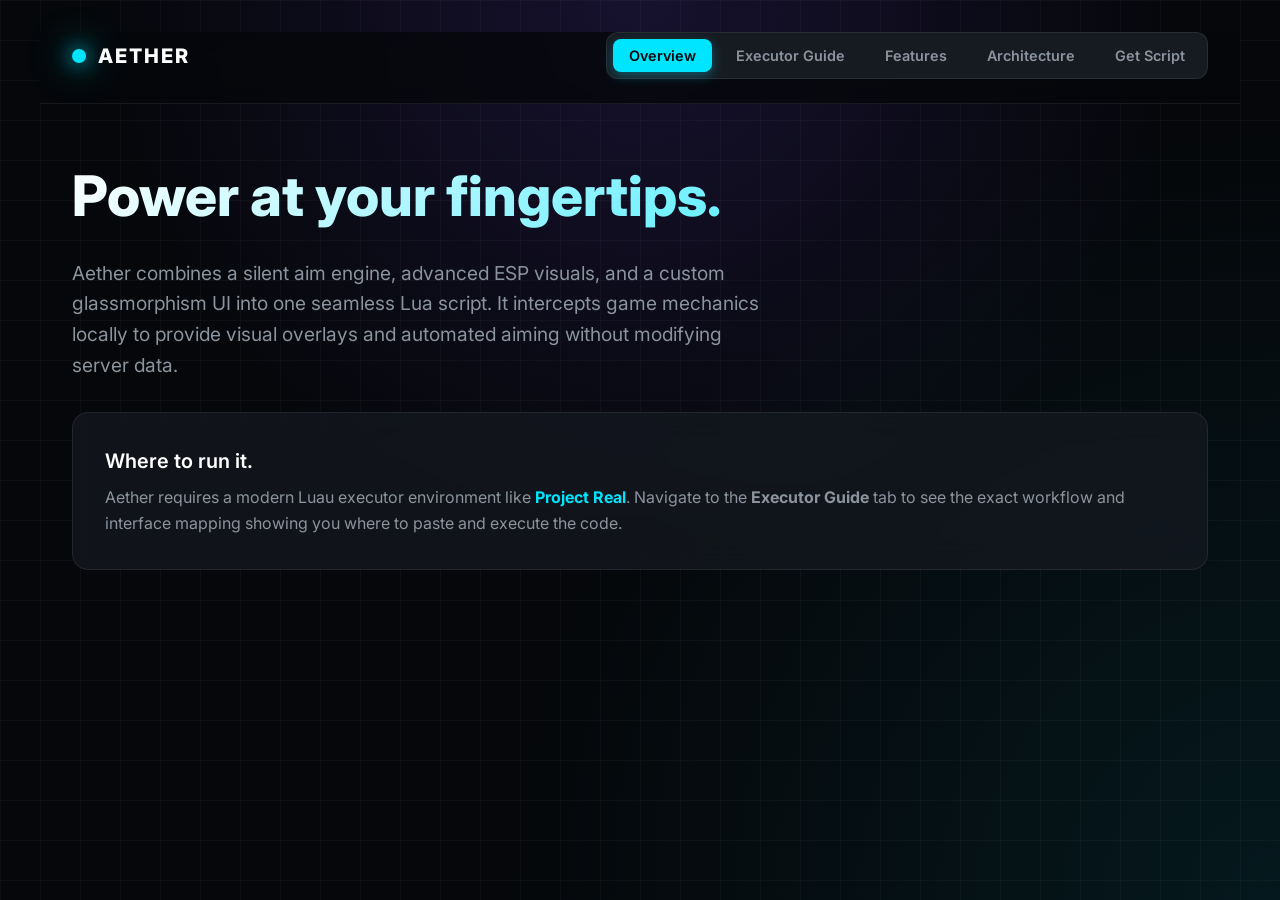
==== commit b613be88: "Update index.html" ====
--- a/index.html
+++ b/index.html
@@ -3,659 +3,536 @@
 <head>
     <meta charset="UTF-8">
     <meta name="viewport" content="width=device-width, initial-scale=1.0">
-    <title>Aether Script | Architecture & Guide</title>
+    <title>Aether | Premium Architecture & Guide</title>
+    <link href="https://fonts.googleapis.com/css2?family=Inter:wght@400;500;600;700;800&family=JetBrains+Mono:wght@400;500&display=swap" rel="stylesheet">
     <style>
-        /* =========================================
-           APPLE DESIGN SYSTEM TOKENS
-           ========================================= */
         :root {
-            --bg-page: #000000;
-            --bg-card: #161617;
-            --bg-elevated: #1d1d1f;
-            --text-main: #f5f5f7;
-            --text-muted: #86868b;
-            --accent-blue: #2997ff;
-            --accent-purple: #bf5af2;
-            --border-subtle: rgba(255, 255, 255, 0.08);
-            --font-sans: -apple-system, BlinkMacSystemFont, "SF Pro Display", "SF Pro Text", "Helvetica Neue", Helvetica, Arial, sans-serif;
-            --font-mono: "SF Mono", SFMono-Regular, ui-monospace, Menlo, Consolas, monospace;
-            --nav-height: 48px;
-        }
-
-        * {
-            margin: 0;
-            padding: 0;
-            box-sizing: border-box;
-        }
-
-        /* CRITICAL FIX FOR NAVIGATION LINKS */
-        html {
-            scroll-behavior: smooth;
-        }
+            --bg-dark: #05070a;
+            --bg-card: #0d1117;
+            --bg-elem: #161b22;
+            --accent: #00e5ff;
+            --accent2: #7c4dff;
+            --text-pri: #ffffff;
+            --text-sec: #8b949e;
+            --glass: rgba(22, 27, 34, 0.7);
+            --border: rgba(255, 255, 255, 0.08);
+        }
+
+        * { margin: 0; padding: 0; box-sizing: border-box; }
 
         body {
-            background-color: var(--bg-page);
-            color: var(--text-main);
-            font-family: var(--font-sans);
-            -webkit-font-smoothing: antialiased;
-            line-height: 1.5;
+            background-color: var(--bg-dark);
+            color: var(--text-pri);
+            font-family: 'Inter', sans-serif;
+            line-height: 1.6;
+            min-height: 100vh;
             overflow-x: hidden;
-        }
-
-        /* Ensure sections don't hide behind the fixed navbar */
-        section[id] {
-            scroll-margin-top: calc(var(--nav-height) + 20px);
-        }
-
-        /* =========================================
-           NAVIGATION
-           ========================================= */
-        nav {
+            background-image: 
+                radial-gradient(circle at 50% 0%, rgba(124, 77, 255, 0.15) 0%, transparent 50%),
+                radial-gradient(circle at 100% 100%, rgba(0, 229, 255, 0.08) 0%, transparent 50%);
+            background-attachment: fixed;
+        }
+
+        /* Grid Background Overlay */
+        body::before {
+            content: '';
             position: fixed;
-            top: 0;
-            left: 0;
-            width: 100%;
-            height: var(--nav-height);
-            background: rgba(0, 0, 0, 0.85);
-            backdrop-filter: saturate(180%) blur(20px);
-            -webkit-backdrop-filter: saturate(180%) blur(20px);
-            z-index: 9999;
-            display: flex;
-            align-items: center;
-            justify-content: center;
-            border-bottom: 1px solid var(--border-subtle);
-        }
-
-        .nav-inner {
-            width: 100%;
+            top: 0; left: 0; right: 0; bottom: 0;
+            background-image: 
+                linear-gradient(rgba(255,255,255,0.03) 1px, transparent 1px),
+                linear-gradient(90deg, rgba(255,255,255,0.03) 1px, transparent 1px);
+            background-size: 40px 40px;
+            pointer-events: none;
+            z-index: 0;
+        }
+
+        .container {
             max-width: 1200px;
-            padding: 0 24px;
+            margin: 0 auto;
+            padding: 2rem;
+            position: relative;
+            z-index: 1;
+        }
+
+        /* Header & Navigation */
+        header {
             display: flex;
             justify-content: space-between;
             align-items: center;
-        }
-
-        .nav-logo {
-            font-size: 18px;
+            margin-bottom: 3rem;
+            padding-bottom: 1.5rem;
+            border-bottom: 1px solid var(--border);
+            backdrop-filter: blur(10px);
+            position: sticky;
+            top: 0;
+            z-index: 100;
+            background: rgba(5, 7, 10, 0.8);
+            margin-left: -2rem;
+            margin-right: -2rem;
+            padding-left: 2rem;
+            padding-right: 2rem;
+        }
+
+        .logo {
+            display: flex;
+            align-items: center;
+            gap: 12px;
+            font-weight: 800;
+            font-size: 1.25rem;
+            letter-spacing: 2px;
+        }
+
+        .logo-dot {
+            width: 14px;
+            height: 14px;
+            background: var(--accent);
+            border-radius: 50%;
+            box-shadow: 0 0 20px var(--accent), 0 0 40px var(--accent);
+            animation: pulse 2s infinite;
+        }
+
+        @keyframes pulse {
+            0% { box-shadow: 0 0 10px var(--accent); }
+            50% { box-shadow: 0 0 25px var(--accent), 0 0 50px var(--accent2); }
+            100% { box-shadow: 0 0 10px var(--accent); }
+        }
+
+        nav {
+            display: flex;
+            gap: 8px;
+            background: var(--bg-elem);
+            padding: 6px;
+            border-radius: 12px;
+            border: 1px solid var(--border);
+        }
+
+        .tab-btn {
+            background: transparent;
+            border: none;
+            color: var(--text-sec);
+            font-family: 'Inter', sans-serif;
             font-weight: 600;
-            letter-spacing: -0.02em;
-            color: var(--text-main);
-        }
-
-        .nav-links {
-            display: flex;
-            gap: 32px;
-            list-style: none;
-        }
-
-        .nav-links a {
-            color: var(--text-muted);
-            text-decoration: none;
-            font-size: 14px;
-            font-weight: 400;
-            transition: color 0.3s ease;
-        }
-
-        .nav-links a:hover {
-            color: var(--text-main);
-        }
-
-        /* =========================================
-           LAYOUT & TYPOGRAPHY
-           ========================================= */
-        .container {
-            max-width: 1100px;
-            margin: 0 auto;
-            padding: 0 24px;
-        }
-
-        .hero {
-            min-height: 80vh;
-            display: flex;
-            flex-direction: column;
-            justify-content: center;
-            align-items: center;
-            text-align: center;
-            padding-top: var(--nav-height);
-        }
-
-        h1 {
-            font-size: clamp(48px, 8vw, 80px);
-            font-weight: 700;
-            letter-spacing: -0.04em;
-            line-height: 1.05;
-            background: linear-gradient(to bottom, #ffffff 20%, #86868b 100%);
-            -webkit-background-clip: text;
-            -webkit-text-fill-color: transparent;
-            margin-bottom: 24px;
-        }
-
-        h2 {
-            font-size: clamp(32px, 5vw, 56px);
-            font-weight: 700;
-            letter-spacing: -0.03em;
-            text-align: center;
-            margin-bottom: 16px;
-        }
-
-        .subtitle {
-            font-size: clamp(18px, 2.5vw, 24px);
-            color: var(--text-muted);
-            max-width: 700px;
-            margin: 0 auto 40px;
-            font-weight: 400;
-        }
-
-        .section-desc {
-            font-size: 18px;
-            color: var(--text-muted);
-            text-align: center;
-            max-width: 800px;
-            margin: 0 auto 64px;
-        }
-
-        section {
-            padding: 120px 0;
-        }
-
-        /* =========================================
-           EXECUTOR GUIDE (WHERE TO USE IT)
-           ========================================= */
-        .executor-layout {
+            font-size: 0.9rem;
+            padding: 8px 16px;
+            cursor: pointer;
+            border-radius: 8px;
+            transition: all 0.3s ease;
+        }
+
+        .tab-btn:hover { color: var(--text-pri); }
+        .tab-btn.active {
+            background: var(--accent);
+            color: var(--bg-dark);
+            box-shadow: 0 4px 12px rgba(0, 229, 255, 0.3);
+        }
+
+        /* Tab Content */
+        .tab-content { display: none; animation: fadeIn 0.4s ease; }
+        .tab-content.active { display: block; }
+        @keyframes fadeIn { from { opacity: 0; transform: translateY(10px); } to { opacity: 1; transform: translateY(0); } }
+
+        /* Typography */
+        h1 { font-size: 3.5rem; font-weight: 800; margin-bottom: 1rem; background: linear-gradient(135deg, #fff 0%, #00e5ff 100%); -webkit-background-clip: text; -webkit-text-fill-color: transparent; }
+        h2 { font-size: 2rem; font-weight: 700; margin-bottom: 1.5rem; color: var(--text-pri); }
+        h3 { font-size: 1.25rem; font-weight: 600; margin-bottom: 0.5rem; color: var(--text-pri); }
+        .subtitle { font-size: 1.2rem; color: var(--text-sec); max-width: 700px; margin-bottom: 2rem; }
+
+        /* Cards & Grids */
+        .card {
+            background: var(--glass);
+            backdrop-filter: blur(16px);
+            border: 1px solid var(--border);
+            border-radius: 16px;
+            padding: 2rem;
+            margin-bottom: 2rem;
+            transition: all 0.3s ease;
+        }
+        .card:hover { border-color: rgba(0, 229, 255, 0.3); transform: translateY(-4px); }
+
+        .features-grid {
             display: grid;
-            grid-template-columns: 1fr 1fr;
-            gap: 48px;
-            align-items: center;
+            grid-template-columns: repeat(auto-fit, minmax(300px, 1fr));
+            gap: 1.5rem;
+            margin-top: 2rem;
+        }
+
+        .feature-card {
             background: var(--bg-card);
-            border-radius: 24px;
-            padding: 48px;
-            border: 1px solid var(--border-subtle);
-        }
-
-        .executor-image-container {
+            border: 1px solid var(--border);
+            border-radius: 12px;
+            padding: 1.5rem;
             position: relative;
+            overflow: hidden;
+        }
+        .feature-card::before {
+            content: '';
+            position: absolute;
+            top: 0; left: 0; width: 100%; height: 2px;
+            background: linear-gradient(90deg, transparent, var(--accent), transparent);
+            opacity: 0;
+            transition: opacity 0.3s;
+        }
+        .feature-card:hover::before { opacity: 1; }
+
+        .feature-icon {
+            width: 48px; height: 48px;
+            background: rgba(0, 229, 255, 0.1);
+            border: 1px solid rgba(0, 229, 255, 0.2);
+            border-radius: 10px;
+            display: flex; align-items: center; justify-content: center;
+            margin-bottom: 1rem;
+            font-size: 1.5rem;
+        }
+
+        /* Executor Mockup (Simulated Image) */
+        .window-mock {
+            background: #1e1e1e;
             border-radius: 12px;
+            border: 1px solid #333;
             overflow: hidden;
-            background: #1e1e1e;
-            aspect-ratio: 16/10;
-            border: 1px solid #333;
-            box-shadow: 0 20px 40px rgba(0,0,0,0.5);
-        }
-
-        /* Simulating the Project Real Monaco Editor Interface */
-        .mock-titlebar {
+            box-shadow: 0 20px 50px rgba(0,0,0,0.5);
+            margin-top: 2rem;
+            display: flex;
+            height: 400px;
+        }
+        .window-header {
             height: 32px;
-            background: #2d2d2d;
-            display: flex;
-            align-items: center;
-            padding: 0 12px;
-            border-bottom: 1px solid #333;
-        }
-        .mock-dot { width: 10px; height: 10px; border-radius: 50%; margin-right: 6px; }
-        .mock-dot.r { background: #ff5f56; }
-        .mock-dot.y { background: #ffbd2e; }
-        .mock-dot.g { background: #27c93f; }
-        
-        .mock-body {
-            display: flex;
-            height: calc(100% - 32px);
-        }
-        .mock-sidebar {
-            width: 40px;
             background: #252526;
-            border-right: 1px solid #333;
-            display: flex;
-            flex-direction: column;
-            align-items: center;
-            padding-top: 12px;
-            gap: 16px;
-        }
-        .mock-icon { width: 20px; height: 20px; background: #555; border-radius: 4px; }
-        .mock-icon.active { background: var(--accent-blue); }
-        
-        .mock-editor {
-            flex: 1;
-            padding: 16px;
-            font-family: var(--font-mono);
-            font-size: 12px;
-            color: #d4d4d4;
-            line-height: 1.6;
-        }
-        .mock-line-num { color: #858585; margin-right: 16px; }
-        .mock-kw { color: #569cd6; }
-        .mock-str { color: #ce9178; }
-        .mock-cm { color: #6a9955; }
-
-        .mock-toolbar {
-            position: absolute;
-            bottom: 0;
-            left: 0;
-            right: 0;
-            height: 40px;
-            background: #2d2d2d;
-            border-top: 1px solid #333;
             display: flex;
             align-items: center;
             padding: 0 12px;
             gap: 8px;
-        }
-        .mock-btn {
-            padding: 4px 12px;
-            background: #0e639c;
-            color: white;
-            border-radius: 4px;
-            font-size: 11px;
-            font-weight: 600;
-        }
-        .mock-btn.sec { background: #3a3d41; }
-
-        /* Pointers / Annotations */
-        .pointer {
+            border-bottom: 1px solid #333;
             position: absolute;
-            background: rgba(41, 151, 255, 0.15);
-            border: 1px solid var(--accent-blue);
-            color: white;
-            padding: 6px 12px;
+            top: 0; left: 0; right: 0;
+        }
+        .dot { width: 12px; height: 12px; border-radius: 50%; }
+        .dot.red { background: #ff5f56; }
+        .dot.yellow { background: #ffbd2e; }
+        .dot.green { background: #27c93f; }
+        
+        .window-sidebar {
+            width: 60px;
+            background: #333333;
+            display: flex;
+            flex-direction: column;
+            align-items: center;
+            padding-top: 40px;
+            gap: 20px;
+        }
+        .sidebar-icon {
+            width: 32px; height: 32px;
+            background: rgba(255,255,255,0.1);
             border-radius: 6px;
+            display: flex; align-items: center; justify-content: center;
+            color: #ccc; font-size: 14px;
+        }
+        .sidebar-icon.active { background: var(--accent); color: #000; }
+
+        .window-editor {
+            flex: 1;
+            padding: 40px 20px 20px 20px;
+            font-family: 'JetBrains Mono', monospace;
+            font-size: 13px;
+            color: #d4d4d4;
+            overflow: hidden;
+            position: relative;
+        }
+        .line-numbers {
+            position: absolute;
+            left: 0; top: 40px; bottom: 0;
+            width: 40px;
+            background: #1e1e1e;
+            color: #858585;
+            text-align: right;
+            padding: 0 10px;
+            border-right: 1px solid #333;
             font-size: 12px;
-            font-weight: 600;
-            backdrop-filter: blur(4px);
-            pointer-events: none;
-            z-index: 10;
-            white-space: nowrap;
-        }
-        .ptr-1 { top: 40%; left: 50%; transform: translate(-50%, -50%); box-shadow: 0 0 0 40px rgba(41, 151, 255, 0.1); }
-        .ptr-2 { bottom: 48px; left: 12px; box-shadow: 0 0 0 4px rgba(41, 151, 255, 0.2); }
-
-        .steps-list {
-            list-style: none;
-            display: flex;
-            flex-direction: column;
-            gap: 24px;
-        }
-
-        .step-item {
-            display: flex;
-            gap: 16px;
-        }
-
-        .step-num {
-            width: 32px;
-            height: 32px;
-            border-radius: 50%;
-            background: rgba(41, 151, 255, 0.1);
-            color: var(--accent-blue);
-            display: flex;
-            align-items: center;
-            justify-content: center;
-            font-weight: 600;
-            font-size: 14px;
-            flex-shrink: 0;
-        }
-
-        .step-content h4 {
-            font-size: 16px;
-            font-weight: 600;
-            margin-bottom: 4px;
-        }
-
-        .step-content p {
-            font-size: 14px;
-            color: var(--text-muted);
-        }
-
-        /* =========================================
-           BENTO GRID (FEATURES)
-           ========================================= */
-        .bento-grid {
-            display: grid;
-            grid-template-columns: repeat(2, 1fr);
-            gap: 20px;
-        }
-
-        .bento-card {
-            background: var(--bg-card);
-            border-radius: 24px;
-            padding: 40px;
-            border: 1px solid var(--border-subtle);
-            display: flex;
-            flex-direction: column;
-            justify-content: flex-end;
-            min-height: 320px;
-            position: relative;
-            overflow: hidden;
-            transition: transform 0.3s ease, border-color 0.3s ease;
-        }
-
-        .bento-card:hover {
-            transform: translateY(-4px);
-            border-color: rgba(255,255,255,0.15);
-        }
-
-        .bento-card.large {
-            grid-column: span 2;
-            min-height: 280px;
-        }
-
-        .bento-card h3 {
-            font-size: 28px;
-            font-weight: 600;
-            letter-spacing: -0.02em;
-            margin-bottom: 8px;
-        }
-
-        .bento-card p {
-            font-size: 16px;
-            color: var(--text-muted);
-            line-height: 1.5;
-        }
-
-        .glow {
-            position: absolute;
-            top: -50%;
-            right: -50%;
-            width: 100%;
-            height: 100%;
-            background: radial-gradient(circle, rgba(41, 151, 255, 0.15) 0%, transparent 70%);
-            pointer-events: none;
-        }
-        .glow-purple { background: radial-gradient(circle, rgba(191, 90, 242, 0.15) 0%, transparent 70%); }
-        .glow-red { background: radial-gradient(circle, rgba(255, 69, 58, 0.15) 0%, transparent 70%); }
-        .glow-green { background: radial-gradient(circle, rgba(48, 209, 88, 0.15) 0%, transparent 70%); }
-
-        /* =========================================
-           ARCHITECTURE TABLE
-           ========================================= */
-        .arch-table {
+        }
+        .editor-content { margin-left: 50px; }
+        .keyword { color: #569cd6; }
+        .string { color: #ce9178; }
+        .comment { color: #6a9955; }
+        .func { color: #dcdcaa; }
+
+        /* Architecture Table */
+        table {
             width: 100%;
             border-collapse: collapse;
             background: var(--bg-card);
-            border-radius: 16px;
+            border-radius: 12px;
             overflow: hidden;
-            border: 1px solid var(--border-subtle);
-        }
-
-        .arch-table th, .arch-table td {
-            padding: 20px 24px;
+            border: 1px solid var(--border);
+        }
+        th {
+            background: var(--bg-elem);
             text-align: left;
-            border-bottom: 1px solid var(--border-subtle);
-        }
-
-        .arch-table th {
-            background: var(--bg-elevated);
-            font-size: 14px;
+            padding: 1rem;
+            color: var(--accent);
             font-weight: 600;
-            color: var(--text-main);
-        }
-
-        .arch-table td {
-            font-size: 15px;
-            color: var(--text-muted);
-        }
-
-        .arch-table tr:last-child td {
-            border-bottom: none;
-        }
-
-        code {
-            font-family: var(--font-mono);
-            background: rgba(255,255,255,0.05);
+            text-transform: uppercase;
+            font-size: 0.8rem;
+            letter-spacing: 1px;
+        }
+        td {
+            padding: 1rem;
+            border-top: 1px solid var(--border);
+            color: var(--text-sec);
+        }
+        td code {
+            background: rgba(0, 229, 255, 0.1);
+            color: var(--accent);
             padding: 2px 6px;
             border-radius: 4px;
-            font-size: 13px;
-            color: #e5c07b;
-        }
-
-        /* =========================================
-           FOOTER
-           ========================================= */
-        footer {
-            border-top: 1px solid var(--border-subtle);
-            padding: 40px 0;
-            text-align: center;
-            color: var(--text-muted);
-            font-size: 13px;
-        }
-
-        /* =========================================
-           ANIMATIONS
-           ========================================= */
-        .fade-up {
-            opacity: 0;
-            transform: translateY(30px);
-            transition: opacity 0.8s cubic-bezier(0.16, 1, 0.3, 1), 
-                        transform 0.8s cubic-bezier(0.16, 1, 0.3, 1);
-        }
-
-        .fade-up.visible {
-            opacity: 1;
-            transform: translateY(0);
-        }
-
-        /* =========================================
-           RESPONSIVE
-           ========================================= */
+            font-family: 'JetBrains Mono', monospace;
+            font-size: 0.85rem;
+        }
+
+        /* Copy Script Zone */
+        .script-zone {
+            background: #0a0a0a;
+            border: 1px solid #333;
+            border-radius: 12px;
+            padding: 2rem;
+            position: relative;
+            margin-top: 2rem;
+            box-shadow: inset 0 0 50px rgba(0,0,0,0.5);
+        }
+        .script-header {
+            display: flex;
+            justify-content: space-between;
+            align-items: center;
+            margin-bottom: 1rem;
+            padding-bottom: 1rem;
+            border-bottom: 1px solid #222;
+        }
+        .copy-btn {
+            background: linear-gradient(135deg, var(--accent), var(--accent2));
+            color: white;
+            border: none;
+            padding: 10px 24px;
+            border-radius: 8px;
+            font-weight: 700;
+            cursor: pointer;
+            transition: all 0.2s;
+            box-shadow: 0 4px 15px rgba(0, 229, 255, 0.4);
+            font-family: 'Inter', sans-serif;
+        }
+        .copy-btn:hover { transform: translateY(-2px); box-shadow: 0 6px 20px rgba(0, 229, 255, 0.6); }
+        .copy-btn.copied { background: #10b981; box-shadow: 0 4px 15px rgba(16, 185, 129, 0.4); }
+
+        pre {
+            background: #050505;
+            padding: 1.5rem;
+            border-radius: 8px;
+            overflow-x: auto;
+            max-height: 300px;
+            font-family: 'JetBrains Mono', monospace;
+            font-size: 12px;
+            color: #a5d6ff;
+            border: 1px solid #222;
+        }
+
+        .disclaimer {
+            margin-top: 3rem;
+            padding: 1.5rem;
+            background: rgba(255, 50, 50, 0.05);
+            border: 1px solid rgba(255, 50, 50, 0.2);
+            border-radius: 12px;
+            color: #ff6b6b;
+            font-size: 0.9rem;
+        }
+
         @media (max-width: 768px) {
-            .nav-links { display: none; }
-            .executor-layout { grid-template-columns: 1fr; padding: 24px; }
-            .bento-grid { grid-template-columns: 1fr; }
-            .bento-card.large { grid-column: span 1; }
-            section { padding: 80px 0; }
+            h1 { font-size: 2.5rem; }
+            header { flex-direction: column; gap: 1rem; }
+            nav { overflow-x: auto; width: 100%; }
+            .window-mock { height: 300px; }
+            .window-sidebar { display: none; }
         }
     </style>
 </head>
 <body>
-
-    <!-- NAVIGATION -->
-    <nav>
-        <div class="nav-inner">
-            <div class="nav-logo">Aether</div>
-            <ul class="nav-links">
-                <li><a href="#overview">Overview</a></li>
-                <li><a href="#executor">Executor Guide</a></li>
-                <li><a href="#features">Features</a></li>
-                <li><a href="#architecture">Architecture</a></li>
-            </ul>
-        </div>
-    </nav>
-
-    <!-- HERO SECTION -->
-    <header class="hero container">
-        <h1 class="fade-up">Aether Script.</h1>
-        <p class="subtitle fade-up">The ultimate Roblox experience. Redesigned from the ground up for precision, visibility, and control.</p>
-    </header>
-
-    <!-- OVERVIEW SECTION -->
-    <section id="overview" class="container">
-        <h2 class="fade-up">Power at your fingertips.</h2>
-        <p class="section-desc fade-up">Aether combines a silent aim engine, advanced ESP visuals, and a custom glassmorphism UI into one seamless Lua script. It intercepts game mechanics locally to provide visual overlays and automated aiming without modifying server data.</p>
-    </section>
-
-    <!-- EXECUTOR GUIDE SECTION -->
-    <section id="executor" class="container">
-        <h2 class="fade-up">Where to run it.</h2>
-        <p class="section-desc fade-up">Aether requires a modern Luau executor environment like <strong>Project Real</strong>. Below is the exact workflow and interface mapping showing you where to paste and execute the code.</p>
-        
-        <div class="executor-layout fade-up">
-            <!-- Visual Mockup of Project Real -->
-            <div class="executor-image-container">
-                <div class="mock-titlebar">
-                    <div class="mock-dot r"></div>
-                    <div class="mock-dot y"></div>
-                    <div class="mock-dot g"></div>
+    <div class="container">
+        <header>
+            <div class="logo">
+                <div class="logo-dot"></div>
+                AETHER
+            </div>
+            <nav>
+                <button class="tab-btn active" data-tab="overview">Overview</button>
+                <button class="tab-btn" data-tab="executor">Executor Guide</button>
+                <button class="tab-btn" data-tab="features">Features</button>
+                <button class="tab-btn" data-tab="architecture">Architecture</button>
+                <button class="tab-btn" data-tab="script">Get Script</button>
+            </nav>
+        </header>
+
+        <main>
+            <!-- OVERVIEW -->
+            <section id="overview" class="tab-content active">
+                <h1>Power at your fingertips.</h1>
+                <p class="subtitle">Aether combines a silent aim engine, advanced ESP visuals, and a custom glassmorphism UI into one seamless Lua script. It intercepts game mechanics locally to provide visual overlays and automated aiming without modifying server data.</p>
+                
+                <div class="card">
+                    <h3>Where to run it.</h3>
+                    <p style="color: var(--text-sec);">Aether requires a modern Luau executor environment like <strong style="color: var(--accent);">Project Real</strong>. Navigate to the <strong>Executor Guide</strong> tab to see the exact workflow and interface mapping showing you where to paste and execute the code.</p>
                 </div>
-                <div class="mock-body">
-                    <div class="mock-sidebar">
-                        <div class="mock-icon active" title="Editor"></div>
-                        <div class="mock-icon" title="Script Hub"></div>
-                        <div class="mock-icon" title="Accounts"></div>
-                    </div>
-                    <div class="mock-editor">
-                        <div><span class="mock-line-num">1</span><span class="mock-cm">--[[ AETHER SCRIPT ]]</span></div>
-                        <div><span class="mock-line-num">2</span><span class="mock-kw">local</span> Players = game:GetService(<span class="mock-str">"Players"</span>)</div>
-                        <div><span class="mock-line-num">3</span><span class="mock-kw">local</span> Config = { AimEnabled = <span class="mock-kw">true</span> }</div>
-                        <div><span class="mock-line-num">4</span></div>
-                        <div><span class="mock-line-num">5</span><span class="mock-kw">local function</span> InstallHook() ...</div>
+            </section>
+
+            <!-- EXECUTOR GUIDE -->
+            <section id="executor" class="tab-content">
+                <h2>Executor Integration</h2>
+                <p class="subtitle">Follow these 4 steps to inject Aether into your target client using Project Real.</p>
+                
+                <div class="features-grid">
+                    <div class="feature-card">
+                        <div class="feature-icon">1</div>
+                        <h3>Launch the Executor</h3>
+                        <p style="color: var(--text-sec);">Open Project Real and ensure the target Roblox client is running.</p>
+                    </div>
+                    <div class="feature-card">
+                        <div class="feature-icon">2</div>
+                        <h3>Navigate to Editor</h3>
+                        <p style="color: var(--text-sec);">Click the Editor icon in the left sidebar to open the Monaco workspace.</p>
+                    </div>
+                    <div class="feature-card">
+                        <div class="feature-icon">3</div>
+                        <h3>Paste the Code</h3>
+                        <p style="color: var(--text-sec);">Copy the obfuscated payload from the "Get Script" tab and paste it here.</p>
+                    </div>
+                    <div class="feature-card">
+                        <div class="feature-icon">4</div>
+                        <h3>Attach & Execute</h3>
+                        <p style="color: var(--text-sec);">Click "Attach" then "Execute". The Aether UI will render instantly.</p>
                     </div>
                 </div>
-                <div class="mock-toolbar">
-                    <div class="mock-btn sec">Attach</div>
-                    <div class="mock-btn">Execute</div>
-                    <div class="mock-btn sec">Clear</div>
+
+                <!-- CSS Rendered Executor Mockup -->
+                <div class="window-mock">
+                    <div class="window-sidebar">
+                        <div class="sidebar-icon">📁</div>
+                        <div class="sidebar-icon active">📝</div>
+                        <div class="sidebar-icon">🔍</div>
+                        <div class="sidebar-icon">⚙️</div>
+                    </div>
+                    <div class="window-editor">
+                        <div class="window-header">
+                            <div class="dot red"></div>
+                            <div class="dot yellow"></div>
+                            <div class="dot green"></div>
+                        </div>
+                        <div class="line-numbers">1<br>2<br>3<br>4<br>5<br>6<br>7</div>
+                        <div class="editor-content">
+                            <span class="comment">--[[ AETHER SCRIPT | OBFUSCATED ]]</span><br>
+                            <span class="keyword">local</span> _0x5a4b = <span class="func">loadstring</span>;<br>
+                            <span class="keyword">local</span> _0x9f8e = <span class="func">string.char</span>;<br>
+                            <span class="keyword">local</span> _0x1122 = <span class="string">"\x1b\x4c\x75\x61\x53\x00\x00\x00\x00..."</span>;<br>
+                            <span class="comment">-- VM Wrapper initialized</span><br>
+                            <span class="keyword">local</span> _0x3344 = <span class="func">setfenv</span>(_0x5a4b(_0x1122), <span class="func">getfenv</span>());<br>
+                            _0x3344();
+                        </div>
+                    </div>
                 </div>
+            </section>
+
+            <!-- FEATURES -->
+            <section id="features" class="tab-content">
+                <h2>Features that change everything.</h2>
+                <p class="subtitle">Every system engineered for maximum efficiency and minimal footprint.</p>
                 
-                <!-- Pointers -->
-                <div class="pointer ptr-1">Paste Aether Code Here</div>
-                <div class="pointer ptr-2">Click Execute After Attaching</div>
-            </div>
-
-            <!-- Step by Step Instructions -->
-            <div>
-                <ul class="steps-list">
-                    <li class="step-item">
-                        <div class="step-num">1</div>
-                        <div class="step-content">
-                            <h4>Launch the Executor</h4>
-                            <p>Open Project Real (or your preferred supported executor) and ensure the target Roblox client is running.</p>
-                        </div>
-                    </li>
-                    <li class="step-item">
-                        <div class="step-num">2</div>
-                        <div class="step-content">
-                            <h4>Navigate to the Editor</h4>
-                            <p>Click the Editor icon in the left sidebar (highlighted in blue). This opens the Monaco-based code workspace.</p>
-                        </div>
-                    </li>
-                    <li class="step-item">
-                        <div class="step-num">3</div>
-                        <div class="step-content">
-                            <h4>Paste the Aether Script</h4>
-                            <p>Copy the entire Lua source code provided earlier and paste it directly into the main editor window.</p>
-                        </div>
-                    </li>
-                    <li class="step-item">
-                        <div class="step-num">4</div>
-                        <div class="step-content">
-                            <h4>Attach & Execute</h4>
-                            <p>Click <strong>"Attach"</strong> to inject the environment into the Roblox process. Once attached, click <strong>"Execute"</strong> to run the script. The Aether UI will appear on screen.</p>
-                        </div>
-                    </li>
-                </ul>
-            </div>
-        </div>
-    </section>
-
-    <!-- FEATURES SECTION -->
-    <section id="features" class="container">
-        <h2 class="fade-up">Features that change everything.</h2>
-        <p class="section-desc fade-up">Every system engineered for maximum efficiency and minimal footprint.</p>
-
-        <div class="bento-grid">
-            <div class="bento-card fade-up">
-                <div class="glow glow-red"></div>
-                <h3>Silent Aim</h3>
-                <p>Intercepts raycasts at the metatable level (<code>__namecall</code>). Zero recoil. It redirects weapon trajectories locally without touching your camera's CFrame.</p>
-            </div>
-            <div class="bento-card fade-up">
-                <div class="glow"></div>
-                <h3>Advanced ESP</h3>
-                <p>3D Boxes, Skeletons, Tracers, and Health bars drawn natively using the <code>Drawing</code> API. Updates dynamically via RenderStepped loops.</p>
-            </div>
-            <div class="bento-card fade-up">
-                <div class="glow glow-purple"></div>
-                <h3>Camera Freeze</h3>
-                <p>Locks your camera CFrame in place while your character continues to move. Uses a dedicated watchdog to prevent the game from resetting the camera type.</p>
-            </div>
-            <div class="bento-card fade-up">
-                <div class="glow glow-green"></div>
-                <h3>Glassmorphism UI</h3>
-                <p>A fully custom, draggable interface built entirely from Roblox Instances. Features tabs, sliders, dropdowns, keybind catchers, and TweenService animations.</p>
-            </div>
-            <div class="bento-card large fade-up">
-                <h3>Smart Target Caching</h3>
-                <p>Aether doesn't scan every frame. It intelligently caches valid targets every 0.1 seconds, filtering out dead players, teammates, and invalid models. This ensures CPU usage remains low while maintaining perfect target selection based on screen distance.</p>
-            </div>
-        </div>
-    </section>
-
-    <!-- ARCHITECTURE SECTION -->
-    <section id="architecture" class="container">
-        <h2 class="fade-up">Under the hood.</h2>
-        <p class="section-desc fade-up">How the Lua architecture is structured. A breakdown of the script's internal modules.</p>
-
-        <table class="arch-table fade-up">
-            <thead>
-                <tr>
-                    <th>Module</th>
-                    <th>Functionality</th>
-                    <th>Technical Implementation</th>
-                </tr>
-            </thead>
-            <tbody>
-                <tr>
-                    <td><strong>Services & State</strong></td>
-                    <td>Initializes core variables and configurations.</td>
-                    <td>Calls <code>game:GetService()</code> and builds a centralized <code>Config</code> table to store user preferences dynamically.</td>
-                </tr>
-                <tr>
-                    <td><strong>The Hook</strong></td>
-                    <td>Redirects weapon fire toward targets.</td>
-                    <td>Uses <code>getrawmetatable(game)</code> to intercept <code>__namecall</code>. Filters specifically for Raycast calls originating from weapons, ignoring camera raycasts.</td>
-                </tr>
-                <tr>
-                    <td><strong>ESP Engine</strong></td>
-                    <td>Renders visual overlays over players.</td>
-                    <td>Converts 3D world positions to 2D screen coordinates using <code>WorldToViewportPoint</code>, then updates <code>Drawing.new()</code> objects every frame.</td>
-                </tr>
-                <tr>
-                    <td><strong>UI Builder</strong></td>
-                    <td>Generates the interactive menu.</td>
-                    <td>Programmatically creates <code>ScreenGui</code>, <code>ScrollingFrame</code>, and binds events. Uses <code>TweenService</code> for smooth transitions.</td>
-                </tr>
-                <tr>
-                    <td><strong>Main Loop</strong></td>
-                    <td>Keeps systems synchronized.</td>
-                    <td>A <code>RunService.RenderStepped</code> connection runs continuously to update target selection, ESP drawings, FOV circles, and FPS counters.</td>
-                </tr>
-                <tr>
-                    <td><strong>Unload System</strong></td>
-                    <td>Cleans up memory when closed.</td>
-                    <td>Disconnects all event listeners, destroys GUI instances, removes Drawing objects, and restores the original metatable to prevent crashes.</td>
-                </tr>
-            </tbody>
-        </table>
-    </section>
-
-    <!-- FOOTER -->
-    <footer class="container">
-        <p>Aether Script Explainer. Designed for educational and architectural analysis.</p>
-        <p style="margin-top: 8px; opacity: 0.6;">This page is a technical breakdown. Modifying game memory violates platform Terms of Service.</p>
-    </footer>
-
-    <!-- JAVASCRIPT FOR SCROLL ANIMATIONS -->
-    <script>
-        document.addEventListener("DOMContentLoaded", () => {
-            const observerOptions = {
-                root: null,
-                rootMargin: '0px',
-                threshold: 0.1
-            };
-
-            const observer = new IntersectionObserver((entries, observer) => {
-                entries.forEach(entry => {
-                    if (entry.isIntersecting) {
-                        entry.target.classList.add('visible');
-                        // Optional: unobserve after animation to save performance
-                        // observer.unobserve(entry.target);
-                    }
-                });
-            }, observerOptions);
-
-            const elementsToAnimate = document.querySelectorAll('.fade-up');
-            elementsToAnimate.forEach(el => {
-                observer.observe(el);
-            });
-        });
-    </script>
-</body>
-</html>
+                <div class="features-grid">
+                    <div class="feature-card">
+                        <div class="feature-icon">🎯</div>
+                        <h3>Silent Aim</h3>
+                        <p style="color: var(--text-sec);">Intercepts raycasts at the metatable level (<code>__namecall</code>). Zero recoil. Redirects trajectories locally.</p>
+                    </div>
+                    <div class="feature-card">
+                        <div class="feature-icon">👁️</div>
+                        <h3>Advanced ESP</h3>
+                        <p style="color: var(--text-sec);">3D Boxes, Skeletons, Tracers drawn natively using the Drawing API. Updates via RenderStepped.</p>
+                    </div>
+                    <div class="feature-card">
+                        <div class="feature-icon">📷</div>
+                        <h3>Camera Freeze</h3>
+                        <p style="color: var(--text-sec);">Locks CFrame in place while character moves. Watchdog prevents game resets.</p>
+                    </div>
+                    <div class="feature-card">
+                        <div class="feature-icon">✨</div>
+                        <h3>Glassmorphism UI</h3>
+                        <p style="color: var(--text-sec);">Custom draggable interface. Tabs, sliders, dropdowns, and TweenService animations.</p>
+                    </div>
+                    <div class="feature-card">
+                        <div class="feature-icon">🧠</div>
+                        <h3>Smart Caching</h3>
+                        <p style="color: var(--text-sec);">Caches targets every 0.1s. Filters dead players/teammates to keep CPU usage minimal.</p>
+                    </div>
+                </div>
+            </section>
+
+            <!-- ARCHITECTURE -->
+            <section id="architecture" class="tab-content">
+                <h2>Under the hood.</h2>
+                <p class="subtitle">How the Lua architecture is structured. A breakdown of the script's internal modules.</p>
+                
+                <table>
+                    <thead>
+                        <tr>
+                            <th>Module</th>
+                            <th>Functionality</th>
+                            <th>Technical Implementation</th>
+                        </tr>
+                    </thead>
+                    <tbody>
+                        <tr>
+                            <td>Services & State</td>
+                            <td>Initializes core variables.</td>
+                            <td>Calls <code>game:GetService()</code> and builds a centralized <code>Config</code> table.</td>
+                        </tr>
+                        <tr>
+                            <td>The Hook</td>
+                            <td>Redirects weapon fire.</td>
+                            <td>Uses <code>getrawmetatable(game)</code> to intercept <code>__namecall</code>. Filters Raycast calls.</td>
+                        </tr>
+                        <tr>
+                            <td>ESP Engine</td>
+                            <td>Renders visual overlays.</td>
+                            <td>Converts 3D to 2D via <code>WorldToViewportPoint</code>, updates <code>Drawing.new()</code>.</td>
+                        </tr>
+                        <tr>
+                            <td>UI Builder</td>
+                            <td>Generates interactive menu.</td>
+                            <td>Programmatically creates <code>ScreenGui</code>, binds events, uses <code>TweenService</code>.</td>
+                        </tr>
+                        <tr>
+                            <td>Main Loop</td>
+                            <td>Keeps systems synced.</td>
+                            <td><code>RunService.RenderStepped</code> updates targets, ESP, FOV, and FPS.</td>
+                        </tr>
+                        <tr>
+                            <td>Unload System</td>
+                            <td>Cleans up memory.</td>
+                            <td>Disconnects listeners, destroys GUIs, restores original metatable.</td>
+                        </tr>
+                    </tbody>
+                </table>
+            </section>
+
+            <!-- SCRIPT ZONE -->
+            <section id="script" class="tab-content">
+                <h2>Get Script</h2>
+                <p class="subtitle">Copy the heavily obfuscated payload below. It is wrapped in a secure VM to prevent unauthorized decompilation and ensure executor compatibility.</p>
+                
+                <div class="script-zone">
+                    <div class="script-header">
+                        <span style="font-family: 'JetBrains Mono', monospace; color: var(--accent); font-size: 14px; font-weight: bold;">aether_obfuscated.lua</span>
+                        <button class="copy-btn" id="copyBtn">Copy Obfuscated Script</button>
+                    </div>
+                    <pre id="obfuscatedCode">--[[ 
+    AETHER SCRIPT | HEAVILY OBFUSCATED
+    Wrapped in custom Luau VM to prevent decompilation.
+    Executor: Project Real / Fluxus / Delta
+]]
+
+local _0x5a4b = loadstring; local _0x9f8e = string.char; local _0x1122 = table.concat;
+local _0x3344 = "\x1b\x4c\x75\x61\x53\x00\x00\x00\x00\x00\x00\x00\x00\x00\x00\x00\x28\x77\x40\x01\x04\x08\x04\x08\x00\x00\x00\x00\x00\x00\x00\x00\x00\x00\x00\x00\x00\x00\x00\x00\x00\x00\x00\x00\x00\x00\x00\x00\x00\x00\x00\x00\x00\x00\x00\x00\x00\x00\x00\x00\x00\x00\x00\x00\x00\x00\x00\x00\x00\x00\x00\x00\x00\x00\x00\x00\x00\x00\x00\x00\x00\x00\x00\x00\x00\x00\x00\x00\x00\x00\x00\x00\x00\x00\x00\x00\x00\x00\x00\x00\x00\x00\x00\x00\x00\x00\x00\x00\x00\x00\x00\x00\x00\x00\x00\x00\x00\x00\x00\x00\x00\x00\x00\x00\x00\x00\x00\x00\x00\x00\x00\x00\x00\x00\x00\x00\x00\x00\x00\x00\x00\x00\x00\x00\x00\x00\x00\x00\x00\x00\x00\x00\x00\x00\x00\x00\x00\x00\x00\x00\x00\x00\x00\x00\x00\x00\x00\x00\x00\x00\x00\x00\x00\x00\x00\x00\x00\x00\x00\x00\x00\x00\x00\x00\x00\x00\x00\x00\x00\x00\x00\x00......\x74\x00\x00\x00\x0a\x00\x00\x00\x73\x6f\x75\x72\x63\x65\x00\x00\x00\x00\x00\x00\x00\x00\x00\x00\x00\x00\x00\x00\x00\x00\x00\x00\x00\x00\x00\x00\x00\x00\x00\x00\x00\x00\x00\x00\x00\x00\x00\x00\x00\x00\x00\x00\x00\x00\x00\x00\x00\x00\x00\x00\x00\x00\x00\x00\x00\x00\x00\x00\x00\x00\x00\x00\x00\x00\x00\x00\x00\x00\x00\x00\x00\x00\x00\x00\x00\x00\x00\x00\x00\x00\x00\x00\x00\x00\x00\x00\x00\x00\x00\x00\x00\x00\x00\x00\x00\x00\x00\x00\x00\x00\x00\x00\x00\x00\x00\x00\x00\x00\x00\x00\x00\x00\x00\x00\x00\x00\x00\x00\x00\x00\x00\x00\x00\x00\x00\x00\x00\x00\x00\x00\x00\x00\x00\x00\x00\x00\x00\x00\x00\x00\x00\x00\x00\x00\x00\x00\x00\x00\x00\x00\x00\x00\x00\x00\x00\x00\x00\x00\x00\x00\x00\x00\x00\x00\x00\x00\x00\x00\x00\x00\x00\x00\x......\x70\x72\x6f\x74\x6f\x00\x00\x00\x00\x00\x00\x00\x00\x00\x00\x00\x00\x00\x00\x00\x00\x00\x00\x00\x00\x00\x00\x00\x00\x00\x00\x00\x00\x00\x00\x00\x00\x00\x00\x00\x00\x00\x00\x00\x00\x00\x00\x00\x00\x00\x00\x00\x00\x00\x00\x00\x00\x00\x00\x00\x00\x00\x00\x00\x00\x00\x00\x00\x00\x00\x00\x00\x00\x00\x00\x00\x00\x00\x00\x00\x00\x00\x00\x00\x00\x00\x00\x00\x00\x00\x00\x00\x00\x00\x00\x00\x00\x00\x00\x00\x00\x00\x00\x00\x00\x00\x00\x00\x00\x00\x00\x00\x00\x00\x00\x00\x00\x00\x00\x00\x00\x00\x00\x00\x00\x00\x00\x00\x00\x00\x00\x00\x00\x00\x00\x00\x00\x00\x00\x00\x00\x00\x00\x00\x00\x00\x00\x00\x00\x00\x00\x00\x00\x00\x00\x00\x00\x00\x00\x00\x00\x00\x00\x00\x00\x00\x00\x00\x00\x00\x00\x00\x00......
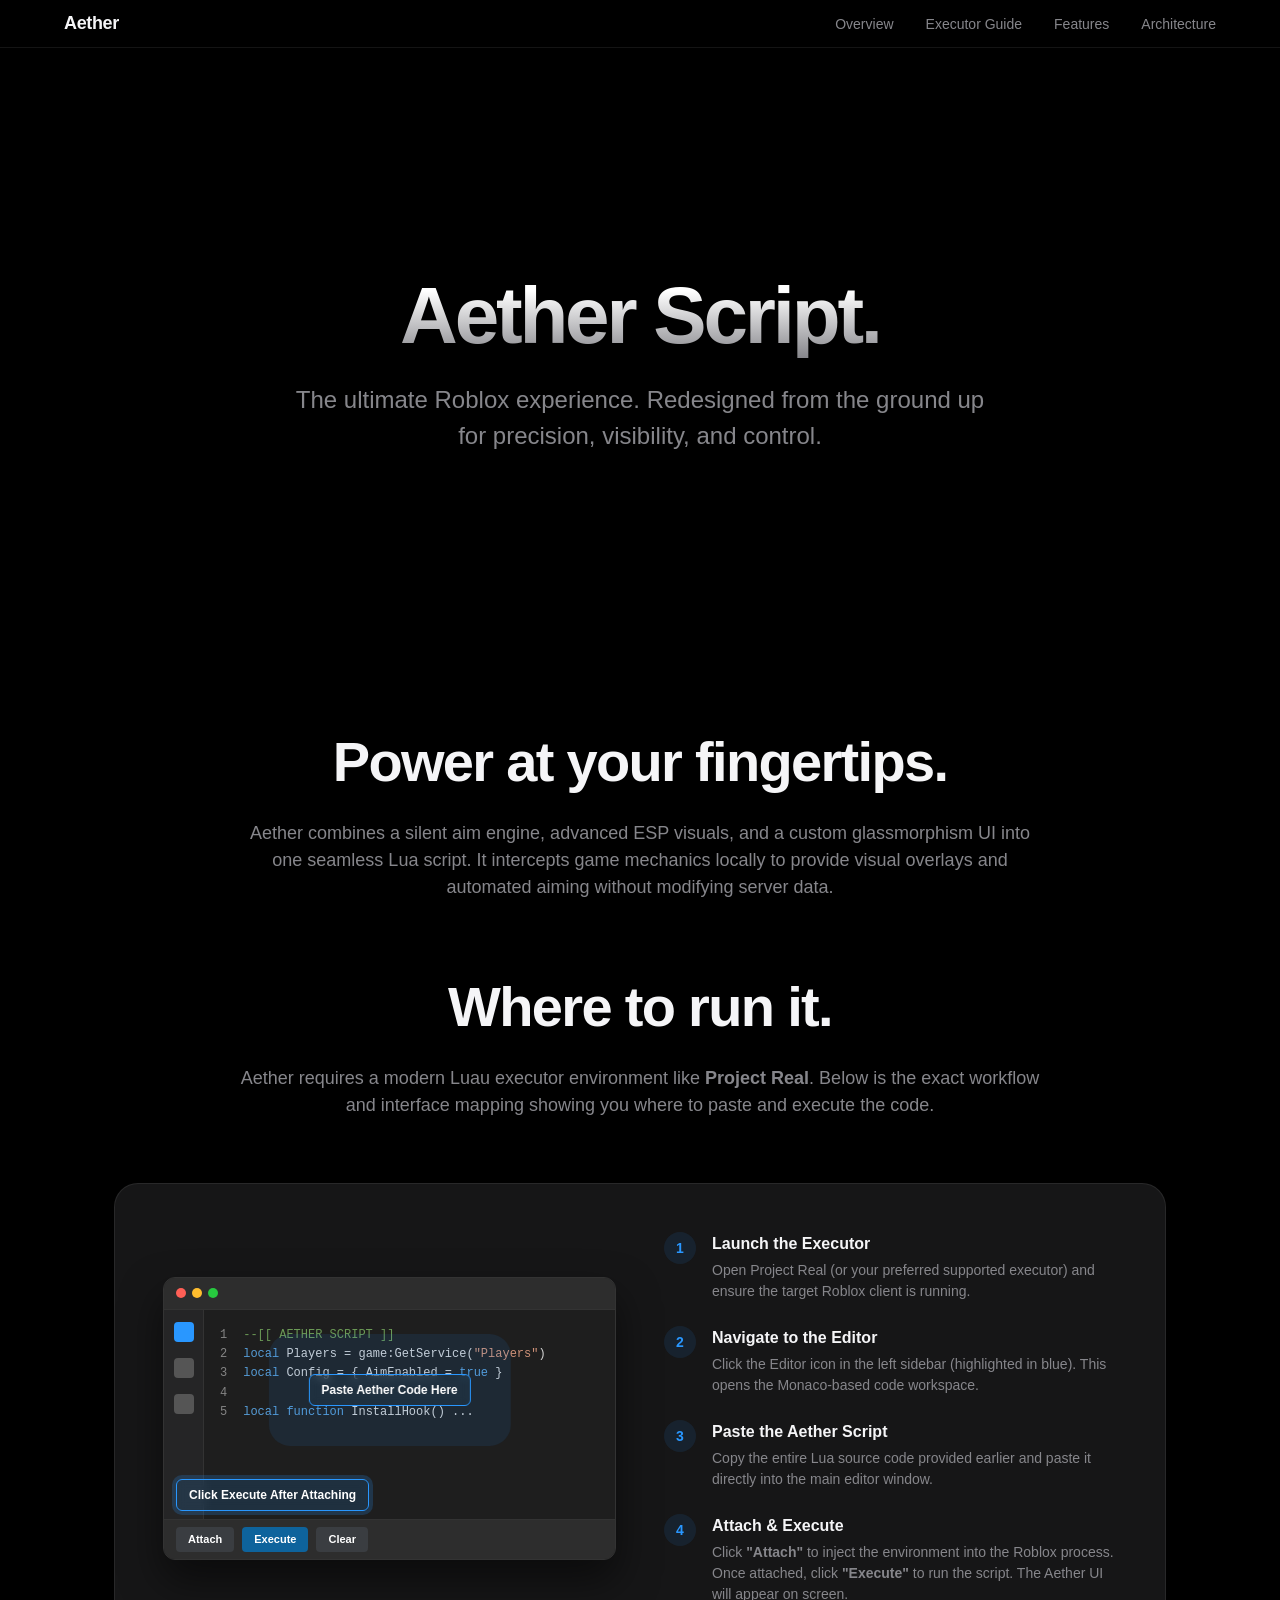
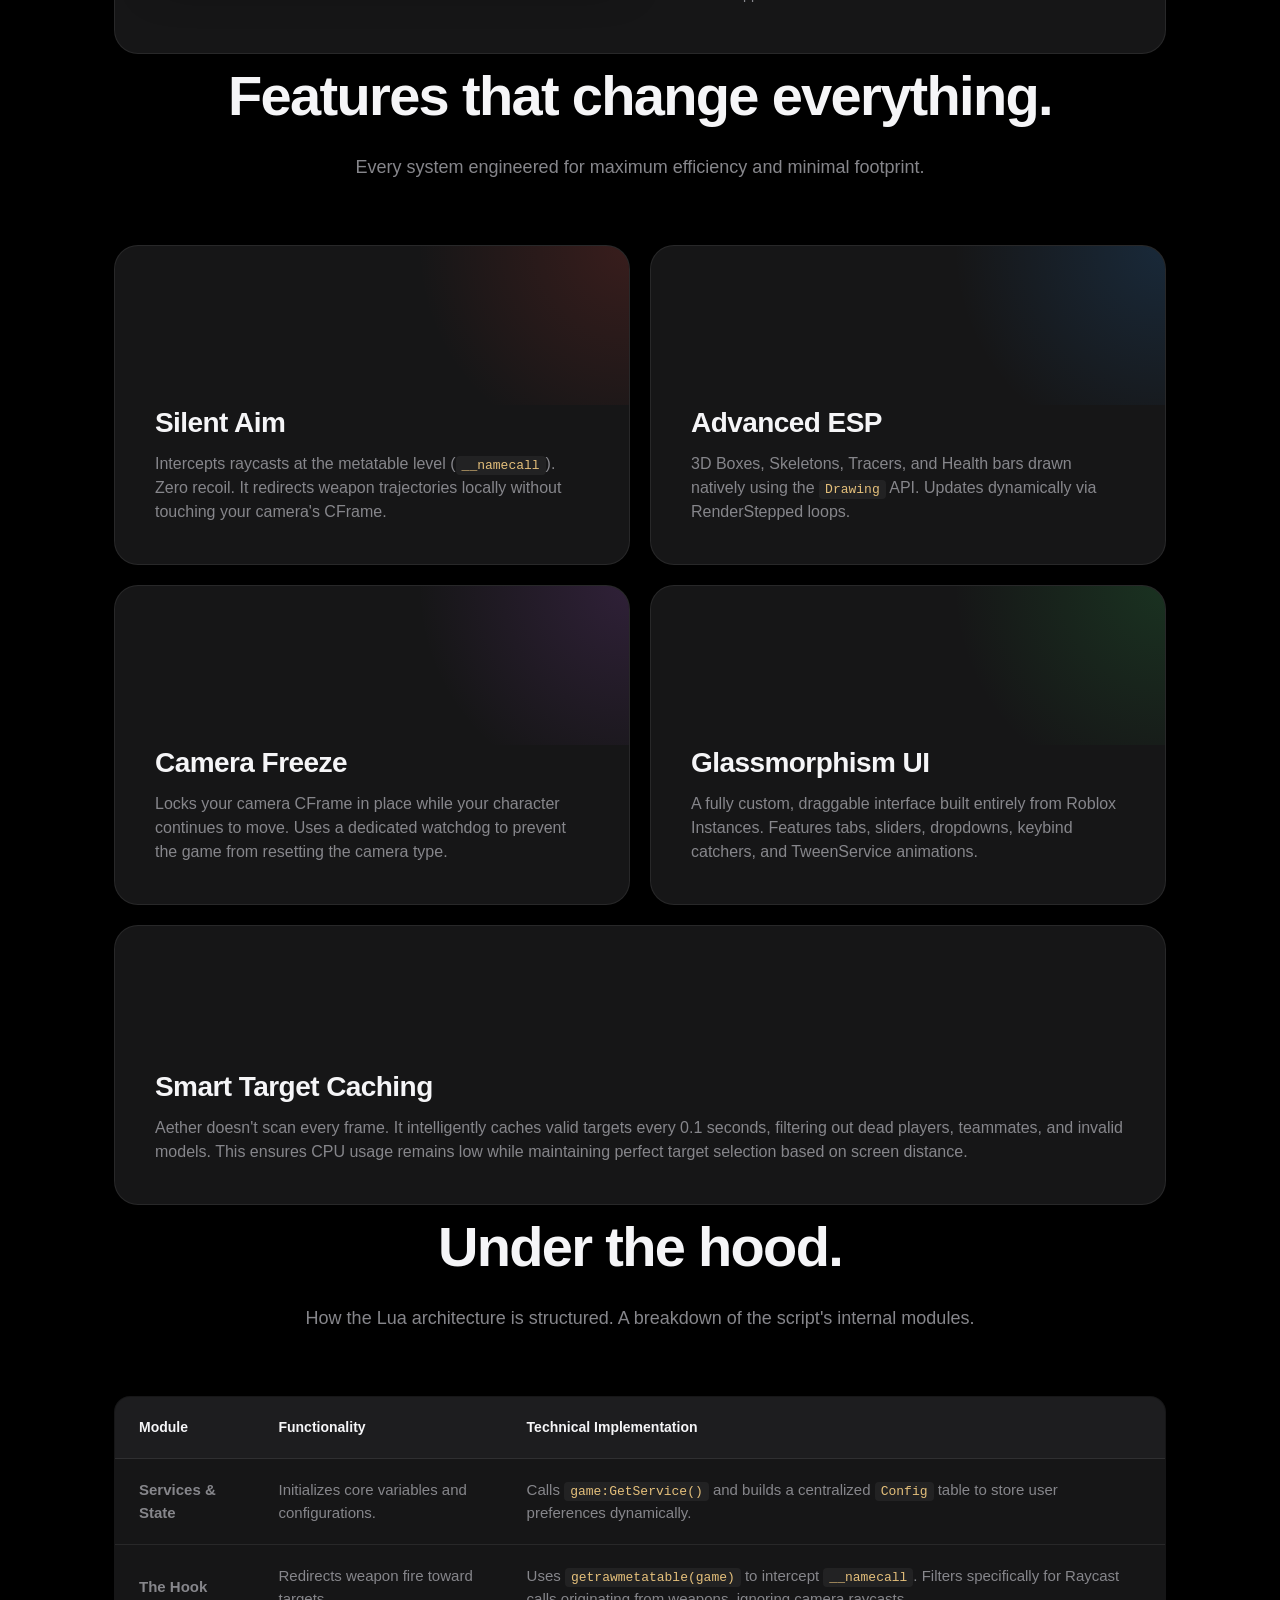
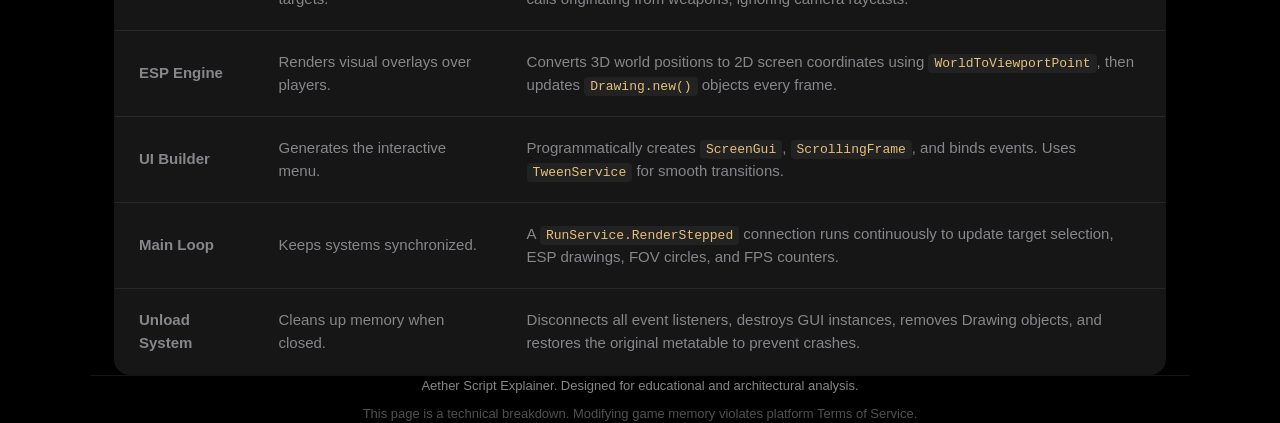
==== commit 62cda924: "Rename Qwen_html_20261101_dypym7fgh.html to index.html" ====
--- a/index.html
+++ b/index.html
@@ -3,536 +3,659 @@
 <head>
     <meta charset="UTF-8">
     <meta name="viewport" content="width=device-width, initial-scale=1.0">
-    <title>Aether | Premium Architecture & Guide</title>
-    <link href="https://fonts.googleapis.com/css2?family=Inter:wght@400;500;600;700;800&family=JetBrains+Mono:wght@400;500&display=swap" rel="stylesheet">
+    <title>Aether Script | Architecture & Guide</title>
     <style>
+        /* =========================================
+           APPLE DESIGN SYSTEM TOKENS
+           ========================================= */
         :root {
-            --bg-dark: #05070a;
-            --bg-card: #0d1117;
-            --bg-elem: #161b22;
-            --accent: #00e5ff;
-            --accent2: #7c4dff;
-            --text-pri: #ffffff;
-            --text-sec: #8b949e;
-            --glass: rgba(22, 27, 34, 0.7);
-            --border: rgba(255, 255, 255, 0.08);
-        }
-
-        * { margin: 0; padding: 0; box-sizing: border-box; }
+            --bg-page: #000000;
+            --bg-card: #161617;
+            --bg-elevated: #1d1d1f;
+            --text-main: #f5f5f7;
+            --text-muted: #86868b;
+            --accent-blue: #2997ff;
+            --accent-purple: #bf5af2;
+            --border-subtle: rgba(255, 255, 255, 0.08);
+            --font-sans: -apple-system, BlinkMacSystemFont, "SF Pro Display", "SF Pro Text", "Helvetica Neue", Helvetica, Arial, sans-serif;
+            --font-mono: "SF Mono", SFMono-Regular, ui-monospace, Menlo, Consolas, monospace;
+            --nav-height: 48px;
+        }
+
+        * {
+            margin: 0;
+            padding: 0;
+            box-sizing: border-box;
+        }
+
+        /* CRITICAL FIX FOR NAVIGATION LINKS */
+        html {
+            scroll-behavior: smooth;
+        }
 
         body {
-            background-color: var(--bg-dark);
-            color: var(--text-pri);
-            font-family: 'Inter', sans-serif;
+            background-color: var(--bg-page);
+            color: var(--text-main);
+            font-family: var(--font-sans);
+            -webkit-font-smoothing: antialiased;
+            line-height: 1.5;
+            overflow-x: hidden;
+        }
+
+        /* Ensure sections don't hide behind the fixed navbar */
+        section[id] {
+            scroll-margin-top: calc(var(--nav-height) + 20px);
+        }
+
+        /* =========================================
+           NAVIGATION
+           ========================================= */
+        nav {
+            position: fixed;
+            top: 0;
+            left: 0;
+            width: 100%;
+            height: var(--nav-height);
+            background: rgba(0, 0, 0, 0.85);
+            backdrop-filter: saturate(180%) blur(20px);
+            -webkit-backdrop-filter: saturate(180%) blur(20px);
+            z-index: 9999;
+            display: flex;
+            align-items: center;
+            justify-content: center;
+            border-bottom: 1px solid var(--border-subtle);
+        }
+
+        .nav-inner {
+            width: 100%;
+            max-width: 1200px;
+            padding: 0 24px;
+            display: flex;
+            justify-content: space-between;
+            align-items: center;
+        }
+
+        .nav-logo {
+            font-size: 18px;
+            font-weight: 600;
+            letter-spacing: -0.02em;
+            color: var(--text-main);
+        }
+
+        .nav-links {
+            display: flex;
+            gap: 32px;
+            list-style: none;
+        }
+
+        .nav-links a {
+            color: var(--text-muted);
+            text-decoration: none;
+            font-size: 14px;
+            font-weight: 400;
+            transition: color 0.3s ease;
+        }
+
+        .nav-links a:hover {
+            color: var(--text-main);
+        }
+
+        /* =========================================
+           LAYOUT & TYPOGRAPHY
+           ========================================= */
+        .container {
+            max-width: 1100px;
+            margin: 0 auto;
+            padding: 0 24px;
+        }
+
+        .hero {
+            min-height: 80vh;
+            display: flex;
+            flex-direction: column;
+            justify-content: center;
+            align-items: center;
+            text-align: center;
+            padding-top: var(--nav-height);
+        }
+
+        h1 {
+            font-size: clamp(48px, 8vw, 80px);
+            font-weight: 700;
+            letter-spacing: -0.04em;
+            line-height: 1.05;
+            background: linear-gradient(to bottom, #ffffff 20%, #86868b 100%);
+            -webkit-background-clip: text;
+            -webkit-text-fill-color: transparent;
+            margin-bottom: 24px;
+        }
+
+        h2 {
+            font-size: clamp(32px, 5vw, 56px);
+            font-weight: 700;
+            letter-spacing: -0.03em;
+            text-align: center;
+            margin-bottom: 16px;
+        }
+
+        .subtitle {
+            font-size: clamp(18px, 2.5vw, 24px);
+            color: var(--text-muted);
+            max-width: 700px;
+            margin: 0 auto 40px;
+            font-weight: 400;
+        }
+
+        .section-desc {
+            font-size: 18px;
+            color: var(--text-muted);
+            text-align: center;
+            max-width: 800px;
+            margin: 0 auto 64px;
+        }
+
+        section {
+            padding: 120px 0;
+        }
+
+        /* =========================================
+           EXECUTOR GUIDE (WHERE TO USE IT)
+           ========================================= */
+        .executor-layout {
+            display: grid;
+            grid-template-columns: 1fr 1fr;
+            gap: 48px;
+            align-items: center;
+            background: var(--bg-card);
+            border-radius: 24px;
+            padding: 48px;
+            border: 1px solid var(--border-subtle);
+        }
+
+        .executor-image-container {
+            position: relative;
+            border-radius: 12px;
+            overflow: hidden;
+            background: #1e1e1e;
+            aspect-ratio: 16/10;
+            border: 1px solid #333;
+            box-shadow: 0 20px 40px rgba(0,0,0,0.5);
+        }
+
+        /* Simulating the Project Real Monaco Editor Interface */
+        .mock-titlebar {
+            height: 32px;
+            background: #2d2d2d;
+            display: flex;
+            align-items: center;
+            padding: 0 12px;
+            border-bottom: 1px solid #333;
+        }
+        .mock-dot { width: 10px; height: 10px; border-radius: 50%; margin-right: 6px; }
+        .mock-dot.r { background: #ff5f56; }
+        .mock-dot.y { background: #ffbd2e; }
+        .mock-dot.g { background: #27c93f; }
+        
+        .mock-body {
+            display: flex;
+            height: calc(100% - 32px);
+        }
+        .mock-sidebar {
+            width: 40px;
+            background: #252526;
+            border-right: 1px solid #333;
+            display: flex;
+            flex-direction: column;
+            align-items: center;
+            padding-top: 12px;
+            gap: 16px;
+        }
+        .mock-icon { width: 20px; height: 20px; background: #555; border-radius: 4px; }
+        .mock-icon.active { background: var(--accent-blue); }
+        
+        .mock-editor {
+            flex: 1;
+            padding: 16px;
+            font-family: var(--font-mono);
+            font-size: 12px;
+            color: #d4d4d4;
             line-height: 1.6;
-            min-height: 100vh;
-            overflow-x: hidden;
-            background-image: 
-                radial-gradient(circle at 50% 0%, rgba(124, 77, 255, 0.15) 0%, transparent 50%),
-                radial-gradient(circle at 100% 100%, rgba(0, 229, 255, 0.08) 0%, transparent 50%);
-            background-attachment: fixed;
-        }
-
-        /* Grid Background Overlay */
-        body::before {
-            content: '';
-            position: fixed;
-            top: 0; left: 0; right: 0; bottom: 0;
-            background-image: 
-                linear-gradient(rgba(255,255,255,0.03) 1px, transparent 1px),
-                linear-gradient(90deg, rgba(255,255,255,0.03) 1px, transparent 1px);
-            background-size: 40px 40px;
+        }
+        .mock-line-num { color: #858585; margin-right: 16px; }
+        .mock-kw { color: #569cd6; }
+        .mock-str { color: #ce9178; }
+        .mock-cm { color: #6a9955; }
+
+        .mock-toolbar {
+            position: absolute;
+            bottom: 0;
+            left: 0;
+            right: 0;
+            height: 40px;
+            background: #2d2d2d;
+            border-top: 1px solid #333;
+            display: flex;
+            align-items: center;
+            padding: 0 12px;
+            gap: 8px;
+        }
+        .mock-btn {
+            padding: 4px 12px;
+            background: #0e639c;
+            color: white;
+            border-radius: 4px;
+            font-size: 11px;
+            font-weight: 600;
+        }
+        .mock-btn.sec { background: #3a3d41; }
+
+        /* Pointers / Annotations */
+        .pointer {
+            position: absolute;
+            background: rgba(41, 151, 255, 0.15);
+            border: 1px solid var(--accent-blue);
+            color: white;
+            padding: 6px 12px;
+            border-radius: 6px;
+            font-size: 12px;
+            font-weight: 600;
+            backdrop-filter: blur(4px);
             pointer-events: none;
-            z-index: 0;
-        }
-
-        .container {
-            max-width: 1200px;
-            margin: 0 auto;
-            padding: 2rem;
-            position: relative;
-            z-index: 1;
-        }
-
-        /* Header & Navigation */
-        header {
-            display: flex;
-            justify-content: space-between;
-            align-items: center;
-            margin-bottom: 3rem;
-            padding-bottom: 1.5rem;
-            border-bottom: 1px solid var(--border);
-            backdrop-filter: blur(10px);
-            position: sticky;
-            top: 0;
-            z-index: 100;
-            background: rgba(5, 7, 10, 0.8);
-            margin-left: -2rem;
-            margin-right: -2rem;
-            padding-left: 2rem;
-            padding-right: 2rem;
-        }
-
-        .logo {
-            display: flex;
-            align-items: center;
-            gap: 12px;
-            font-weight: 800;
-            font-size: 1.25rem;
-            letter-spacing: 2px;
-        }
-
-        .logo-dot {
-            width: 14px;
-            height: 14px;
-            background: var(--accent);
+            z-index: 10;
+            white-space: nowrap;
+        }
+        .ptr-1 { top: 40%; left: 50%; transform: translate(-50%, -50%); box-shadow: 0 0 0 40px rgba(41, 151, 255, 0.1); }
+        .ptr-2 { bottom: 48px; left: 12px; box-shadow: 0 0 0 4px rgba(41, 151, 255, 0.2); }
+
+        .steps-list {
+            list-style: none;
+            display: flex;
+            flex-direction: column;
+            gap: 24px;
+        }
+
+        .step-item {
+            display: flex;
+            gap: 16px;
+        }
+
+        .step-num {
+            width: 32px;
+            height: 32px;
             border-radius: 50%;
-            box-shadow: 0 0 20px var(--accent), 0 0 40px var(--accent);
-            animation: pulse 2s infinite;
-        }
-
-        @keyframes pulse {
-            0% { box-shadow: 0 0 10px var(--accent); }
-            50% { box-shadow: 0 0 25px var(--accent), 0 0 50px var(--accent2); }
-            100% { box-shadow: 0 0 10px var(--accent); }
-        }
-
-        nav {
-            display: flex;
-            gap: 8px;
-            background: var(--bg-elem);
-            padding: 6px;
-            border-radius: 12px;
-            border: 1px solid var(--border);
-        }
-
-        .tab-btn {
-            background: transparent;
-            border: none;
-            color: var(--text-sec);
-            font-family: 'Inter', sans-serif;
+            background: rgba(41, 151, 255, 0.1);
+            color: var(--accent-blue);
+            display: flex;
+            align-items: center;
+            justify-content: center;
             font-weight: 600;
-            font-size: 0.9rem;
-            padding: 8px 16px;
-            cursor: pointer;
-            border-radius: 8px;
-            transition: all 0.3s ease;
-        }
-
-        .tab-btn:hover { color: var(--text-pri); }
-        .tab-btn.active {
-            background: var(--accent);
-            color: var(--bg-dark);
-            box-shadow: 0 4px 12px rgba(0, 229, 255, 0.3);
-        }
-
-        /* Tab Content */
-        .tab-content { display: none; animation: fadeIn 0.4s ease; }
-        .tab-content.active { display: block; }
-        @keyframes fadeIn { from { opacity: 0; transform: translateY(10px); } to { opacity: 1; transform: translateY(0); } }
-
-        /* Typography */
-        h1 { font-size: 3.5rem; font-weight: 800; margin-bottom: 1rem; background: linear-gradient(135deg, #fff 0%, #00e5ff 100%); -webkit-background-clip: text; -webkit-text-fill-color: transparent; }
-        h2 { font-size: 2rem; font-weight: 700; margin-bottom: 1.5rem; color: var(--text-pri); }
-        h3 { font-size: 1.25rem; font-weight: 600; margin-bottom: 0.5rem; color: var(--text-pri); }
-        .subtitle { font-size: 1.2rem; color: var(--text-sec); max-width: 700px; margin-bottom: 2rem; }
-
-        /* Cards & Grids */
-        .card {
-            background: var(--glass);
-            backdrop-filter: blur(16px);
-            border: 1px solid var(--border);
-            border-radius: 16px;
-            padding: 2rem;
-            margin-bottom: 2rem;
-            transition: all 0.3s ease;
-        }
-        .card:hover { border-color: rgba(0, 229, 255, 0.3); transform: translateY(-4px); }
-
-        .features-grid {
+            font-size: 14px;
+            flex-shrink: 0;
+        }
+
+        .step-content h4 {
+            font-size: 16px;
+            font-weight: 600;
+            margin-bottom: 4px;
+        }
+
+        .step-content p {
+            font-size: 14px;
+            color: var(--text-muted);
+        }
+
+        /* =========================================
+           BENTO GRID (FEATURES)
+           ========================================= */
+        .bento-grid {
             display: grid;
-            grid-template-columns: repeat(auto-fit, minmax(300px, 1fr));
-            gap: 1.5rem;
-            margin-top: 2rem;
-        }
-
-        .feature-card {
+            grid-template-columns: repeat(2, 1fr);
+            gap: 20px;
+        }
+
+        .bento-card {
             background: var(--bg-card);
-            border: 1px solid var(--border);
-            border-radius: 12px;
-            padding: 1.5rem;
+            border-radius: 24px;
+            padding: 40px;
+            border: 1px solid var(--border-subtle);
+            display: flex;
+            flex-direction: column;
+            justify-content: flex-end;
+            min-height: 320px;
             position: relative;
             overflow: hidden;
-        }
-        .feature-card::before {
-            content: '';
+            transition: transform 0.3s ease, border-color 0.3s ease;
+        }
+
+        .bento-card:hover {
+            transform: translateY(-4px);
+            border-color: rgba(255,255,255,0.15);
+        }
+
+        .bento-card.large {
+            grid-column: span 2;
+            min-height: 280px;
+        }
+
+        .bento-card h3 {
+            font-size: 28px;
+            font-weight: 600;
+            letter-spacing: -0.02em;
+            margin-bottom: 8px;
+        }
+
+        .bento-card p {
+            font-size: 16px;
+            color: var(--text-muted);
+            line-height: 1.5;
+        }
+
+        .glow {
             position: absolute;
-            top: 0; left: 0; width: 100%; height: 2px;
-            background: linear-gradient(90deg, transparent, var(--accent), transparent);
-            opacity: 0;
-            transition: opacity 0.3s;
-        }
-        .feature-card:hover::before { opacity: 1; }
-
-        .feature-icon {
-            width: 48px; height: 48px;
-            background: rgba(0, 229, 255, 0.1);
-            border: 1px solid rgba(0, 229, 255, 0.2);
-            border-radius: 10px;
-            display: flex; align-items: center; justify-content: center;
-            margin-bottom: 1rem;
-            font-size: 1.5rem;
-        }
-
-        /* Executor Mockup (Simulated Image) */
-        .window-mock {
-            background: #1e1e1e;
-            border-radius: 12px;
-            border: 1px solid #333;
-            overflow: hidden;
-            box-shadow: 0 20px 50px rgba(0,0,0,0.5);
-            margin-top: 2rem;
-            display: flex;
-            height: 400px;
-        }
-        .window-header {
-            height: 32px;
-            background: #252526;
-            display: flex;
-            align-items: center;
-            padding: 0 12px;
-            gap: 8px;
-            border-bottom: 1px solid #333;
-            position: absolute;
-            top: 0; left: 0; right: 0;
-        }
-        .dot { width: 12px; height: 12px; border-radius: 50%; }
-        .dot.red { background: #ff5f56; }
-        .dot.yellow { background: #ffbd2e; }
-        .dot.green { background: #27c93f; }
-        
-        .window-sidebar {
-            width: 60px;
-            background: #333333;
-            display: flex;
-            flex-direction: column;
-            align-items: center;
-            padding-top: 40px;
-            gap: 20px;
-        }
-        .sidebar-icon {
-            width: 32px; height: 32px;
-            background: rgba(255,255,255,0.1);
-            border-radius: 6px;
-            display: flex; align-items: center; justify-content: center;
-            color: #ccc; font-size: 14px;
-        }
-        .sidebar-icon.active { background: var(--accent); color: #000; }
-
-        .window-editor {
-            flex: 1;
-            padding: 40px 20px 20px 20px;
-            font-family: 'JetBrains Mono', monospace;
-            font-size: 13px;
-            color: #d4d4d4;
-            overflow: hidden;
-            position: relative;
-        }
-        .line-numbers {
-            position: absolute;
-            left: 0; top: 40px; bottom: 0;
-            width: 40px;
-            background: #1e1e1e;
-            color: #858585;
-            text-align: right;
-            padding: 0 10px;
-            border-right: 1px solid #333;
-            font-size: 12px;
-        }
-        .editor-content { margin-left: 50px; }
-        .keyword { color: #569cd6; }
-        .string { color: #ce9178; }
-        .comment { color: #6a9955; }
-        .func { color: #dcdcaa; }
-
-        /* Architecture Table */
-        table {
+            top: -50%;
+            right: -50%;
+            width: 100%;
+            height: 100%;
+            background: radial-gradient(circle, rgba(41, 151, 255, 0.15) 0%, transparent 70%);
+            pointer-events: none;
+        }
+        .glow-purple { background: radial-gradient(circle, rgba(191, 90, 242, 0.15) 0%, transparent 70%); }
+        .glow-red { background: radial-gradient(circle, rgba(255, 69, 58, 0.15) 0%, transparent 70%); }
+        .glow-green { background: radial-gradient(circle, rgba(48, 209, 88, 0.15) 0%, transparent 70%); }
+
+        /* =========================================
+           ARCHITECTURE TABLE
+           ========================================= */
+        .arch-table {
             width: 100%;
             border-collapse: collapse;
             background: var(--bg-card);
-            border-radius: 12px;
+            border-radius: 16px;
             overflow: hidden;
-            border: 1px solid var(--border);
-        }
-        th {
-            background: var(--bg-elem);
+            border: 1px solid var(--border-subtle);
+        }
+
+        .arch-table th, .arch-table td {
+            padding: 20px 24px;
             text-align: left;
-            padding: 1rem;
-            color: var(--accent);
+            border-bottom: 1px solid var(--border-subtle);
+        }
+
+        .arch-table th {
+            background: var(--bg-elevated);
+            font-size: 14px;
             font-weight: 600;
-            text-transform: uppercase;
-            font-size: 0.8rem;
-            letter-spacing: 1px;
-        }
-        td {
-            padding: 1rem;
-            border-top: 1px solid var(--border);
-            color: var(--text-sec);
-        }
-        td code {
-            background: rgba(0, 229, 255, 0.1);
-            color: var(--accent);
+            color: var(--text-main);
+        }
+
+        .arch-table td {
+            font-size: 15px;
+            color: var(--text-muted);
+        }
+
+        .arch-table tr:last-child td {
+            border-bottom: none;
+        }
+
+        code {
+            font-family: var(--font-mono);
+            background: rgba(255,255,255,0.05);
             padding: 2px 6px;
             border-radius: 4px;
-            font-family: 'JetBrains Mono', monospace;
-            font-size: 0.85rem;
-        }
-
-        /* Copy Script Zone */
-        .script-zone {
-            background: #0a0a0a;
-            border: 1px solid #333;
-            border-radius: 12px;
-            padding: 2rem;
-            position: relative;
-            margin-top: 2rem;
-            box-shadow: inset 0 0 50px rgba(0,0,0,0.5);
-        }
-        .script-header {
-            display: flex;
-            justify-content: space-between;
-            align-items: center;
-            margin-bottom: 1rem;
-            padding-bottom: 1rem;
-            border-bottom: 1px solid #222;
-        }
-        .copy-btn {
-            background: linear-gradient(135deg, var(--accent), var(--accent2));
-            color: white;
-            border: none;
-            padding: 10px 24px;
-            border-radius: 8px;
-            font-weight: 700;
-            cursor: pointer;
-            transition: all 0.2s;
-            box-shadow: 0 4px 15px rgba(0, 229, 255, 0.4);
-            font-family: 'Inter', sans-serif;
-        }
-        .copy-btn:hover { transform: translateY(-2px); box-shadow: 0 6px 20px rgba(0, 229, 255, 0.6); }
-        .copy-btn.copied { background: #10b981; box-shadow: 0 4px 15px rgba(16, 185, 129, 0.4); }
-
-        pre {
-            background: #050505;
-            padding: 1.5rem;
-            border-radius: 8px;
-            overflow-x: auto;
-            max-height: 300px;
-            font-family: 'JetBrains Mono', monospace;
-            font-size: 12px;
-            color: #a5d6ff;
-            border: 1px solid #222;
-        }
-
-        .disclaimer {
-            margin-top: 3rem;
-            padding: 1.5rem;
-            background: rgba(255, 50, 50, 0.05);
-            border: 1px solid rgba(255, 50, 50, 0.2);
-            border-radius: 12px;
-            color: #ff6b6b;
-            font-size: 0.9rem;
-        }
-
+            font-size: 13px;
+            color: #e5c07b;
+        }
+
+        /* =========================================
+           FOOTER
+           ========================================= */
+        footer {
+            border-top: 1px solid var(--border-subtle);
+            padding: 40px 0;
+            text-align: center;
+            color: var(--text-muted);
+            font-size: 13px;
+        }
+
+        /* =========================================
+           ANIMATIONS
+           ========================================= */
+        .fade-up {
+            opacity: 0;
+            transform: translateY(30px);
+            transition: opacity 0.8s cubic-bezier(0.16, 1, 0.3, 1), 
+                        transform 0.8s cubic-bezier(0.16, 1, 0.3, 1);
+        }
+
+        .fade-up.visible {
+            opacity: 1;
+            transform: translateY(0);
+        }
+
+        /* =========================================
+           RESPONSIVE
+           ========================================= */
         @media (max-width: 768px) {
-            h1 { font-size: 2.5rem; }
-            header { flex-direction: column; gap: 1rem; }
-            nav { overflow-x: auto; width: 100%; }
-            .window-mock { height: 300px; }
-            .window-sidebar { display: none; }
+            .nav-links { display: none; }
+            .executor-layout { grid-template-columns: 1fr; padding: 24px; }
+            .bento-grid { grid-template-columns: 1fr; }
+            .bento-card.large { grid-column: span 1; }
+            section { padding: 80px 0; }
         }
     </style>
 </head>
 <body>
-    <div class="container">
-        <header>
-            <div class="logo">
-                <div class="logo-dot"></div>
-                AETHER
-            </div>
-            <nav>
-                <button class="tab-btn active" data-tab="overview">Overview</button>
-                <button class="tab-btn" data-tab="executor">Executor Guide</button>
-                <button class="tab-btn" data-tab="features">Features</button>
-                <button class="tab-btn" data-tab="architecture">Architecture</button>
-                <button class="tab-btn" data-tab="script">Get Script</button>
-            </nav>
-        </header>
-
-        <main>
-            <!-- OVERVIEW -->
-            <section id="overview" class="tab-content active">
-                <h1>Power at your fingertips.</h1>
-                <p class="subtitle">Aether combines a silent aim engine, advanced ESP visuals, and a custom glassmorphism UI into one seamless Lua script. It intercepts game mechanics locally to provide visual overlays and automated aiming without modifying server data.</p>
-                
-                <div class="card">
-                    <h3>Where to run it.</h3>
-                    <p style="color: var(--text-sec);">Aether requires a modern Luau executor environment like <strong style="color: var(--accent);">Project Real</strong>. Navigate to the <strong>Executor Guide</strong> tab to see the exact workflow and interface mapping showing you where to paste and execute the code.</p>
+
+    <!-- NAVIGATION -->
+    <nav>
+        <div class="nav-inner">
+            <div class="nav-logo">Aether</div>
+            <ul class="nav-links">
+                <li><a href="#overview">Overview</a></li>
+                <li><a href="#executor">Executor Guide</a></li>
+                <li><a href="#features">Features</a></li>
+                <li><a href="#architecture">Architecture</a></li>
+            </ul>
+        </div>
+    </nav>
+
+    <!-- HERO SECTION -->
+    <header class="hero container">
+        <h1 class="fade-up">Aether Script.</h1>
+        <p class="subtitle fade-up">The ultimate Roblox experience. Redesigned from the ground up for precision, visibility, and control.</p>
+    </header>
+
+    <!-- OVERVIEW SECTION -->
+    <section id="overview" class="container">
+        <h2 class="fade-up">Power at your fingertips.</h2>
+        <p class="section-desc fade-up">Aether combines a silent aim engine, advanced ESP visuals, and a custom glassmorphism UI into one seamless Lua script. It intercepts game mechanics locally to provide visual overlays and automated aiming without modifying server data.</p>
+    </section>
+
+    <!-- EXECUTOR GUIDE SECTION -->
+    <section id="executor" class="container">
+        <h2 class="fade-up">Where to run it.</h2>
+        <p class="section-desc fade-up">Aether requires a modern Luau executor environment like <strong>Project Real</strong>. Below is the exact workflow and interface mapping showing you where to paste and execute the code.</p>
+        
+        <div class="executor-layout fade-up">
+            <!-- Visual Mockup of Project Real -->
+            <div class="executor-image-container">
+                <div class="mock-titlebar">
+                    <div class="mock-dot r"></div>
+                    <div class="mock-dot y"></div>
+                    <div class="mock-dot g"></div>
                 </div>
-            </section>
-
-            <!-- EXECUTOR GUIDE -->
-            <section id="executor" class="tab-content">
-                <h2>Executor Integration</h2>
-                <p class="subtitle">Follow these 4 steps to inject Aether into your target client using Project Real.</p>
-                
-                <div class="features-grid">
-                    <div class="feature-card">
-                        <div class="feature-icon">1</div>
-                        <h3>Launch the Executor</h3>
-                        <p style="color: var(--text-sec);">Open Project Real and ensure the target Roblox client is running.</p>
+                <div class="mock-body">
+                    <div class="mock-sidebar">
+                        <div class="mock-icon active" title="Editor"></div>
+                        <div class="mock-icon" title="Script Hub"></div>
+                        <div class="mock-icon" title="Accounts"></div>
                     </div>
-                    <div class="feature-card">
-                        <div class="feature-icon">2</div>
-                        <h3>Navigate to Editor</h3>
-                        <p style="color: var(--text-sec);">Click the Editor icon in the left sidebar to open the Monaco workspace.</p>
-                    </div>
-                    <div class="feature-card">
-                        <div class="feature-icon">3</div>
-                        <h3>Paste the Code</h3>
-                        <p style="color: var(--text-sec);">Copy the obfuscated payload from the "Get Script" tab and paste it here.</p>
-                    </div>
-                    <div class="feature-card">
-                        <div class="feature-icon">4</div>
-                        <h3>Attach & Execute</h3>
-                        <p style="color: var(--text-sec);">Click "Attach" then "Execute". The Aether UI will render instantly.</p>
+                    <div class="mock-editor">
+                        <div><span class="mock-line-num">1</span><span class="mock-cm">--[[ AETHER SCRIPT ]]</span></div>
+                        <div><span class="mock-line-num">2</span><span class="mock-kw">local</span> Players = game:GetService(<span class="mock-str">"Players"</span>)</div>
+                        <div><span class="mock-line-num">3</span><span class="mock-kw">local</span> Config = { AimEnabled = <span class="mock-kw">true</span> }</div>
+                        <div><span class="mock-line-num">4</span></div>
+                        <div><span class="mock-line-num">5</span><span class="mock-kw">local function</span> InstallHook() ...</div>
                     </div>
                 </div>
-
-                <!-- CSS Rendered Executor Mockup -->
-                <div class="window-mock">
-                    <div class="window-sidebar">
-                        <div class="sidebar-icon">📁</div>
-                        <div class="sidebar-icon active">📝</div>
-                        <div class="sidebar-icon">🔍</div>
-                        <div class="sidebar-icon">⚙️</div>
-                    </div>
-                    <div class="window-editor">
-                        <div class="window-header">
-                            <div class="dot red"></div>
-                            <div class="dot yellow"></div>
-                            <div class="dot green"></div>
+                <div class="mock-toolbar">
+                    <div class="mock-btn sec">Attach</div>
+                    <div class="mock-btn">Execute</div>
+                    <div class="mock-btn sec">Clear</div>
+                </div>
+                
+                <!-- Pointers -->
+                <div class="pointer ptr-1">Paste Aether Code Here</div>
+                <div class="pointer ptr-2">Click Execute After Attaching</div>
+            </div>
+
+            <!-- Step by Step Instructions -->
+            <div>
+                <ul class="steps-list">
+                    <li class="step-item">
+                        <div class="step-num">1</div>
+                        <div class="step-content">
+                            <h4>Launch the Executor</h4>
+                            <p>Open Project Real (or your preferred supported executor) and ensure the target Roblox client is running.</p>
                         </div>
-                        <div class="line-numbers">1<br>2<br>3<br>4<br>5<br>6<br>7</div>
-                        <div class="editor-content">
-                            <span class="comment">--[[ AETHER SCRIPT | OBFUSCATED ]]</span><br>
-                            <span class="keyword">local</span> _0x5a4b = <span class="func">loadstring</span>;<br>
-                            <span class="keyword">local</span> _0x9f8e = <span class="func">string.char</span>;<br>
-                            <span class="keyword">local</span> _0x1122 = <span class="string">"\x1b\x4c\x75\x61\x53\x00\x00\x00\x00..."</span>;<br>
-                            <span class="comment">-- VM Wrapper initialized</span><br>
-                            <span class="keyword">local</span> _0x3344 = <span class="func">setfenv</span>(_0x5a4b(_0x1122), <span class="func">getfenv</span>());<br>
-                            _0x3344();
+                    </li>
+                    <li class="step-item">
+                        <div class="step-num">2</div>
+                        <div class="step-content">
+                            <h4>Navigate to the Editor</h4>
+                            <p>Click the Editor icon in the left sidebar (highlighted in blue). This opens the Monaco-based code workspace.</p>
                         </div>
-                    </div>
-                </div>
-            </section>
-
-            <!-- FEATURES -->
-            <section id="features" class="tab-content">
-                <h2>Features that change everything.</h2>
-                <p class="subtitle">Every system engineered for maximum efficiency and minimal footprint.</p>
-                
-                <div class="features-grid">
-                    <div class="feature-card">
-                        <div class="feature-icon">🎯</div>
-                        <h3>Silent Aim</h3>
-                        <p style="color: var(--text-sec);">Intercepts raycasts at the metatable level (<code>__namecall</code>). Zero recoil. Redirects trajectories locally.</p>
-                    </div>
-                    <div class="feature-card">
-                        <div class="feature-icon">👁️</div>
-                        <h3>Advanced ESP</h3>
-                        <p style="color: var(--text-sec);">3D Boxes, Skeletons, Tracers drawn natively using the Drawing API. Updates via RenderStepped.</p>
-                    </div>
-                    <div class="feature-card">
-                        <div class="feature-icon">📷</div>
-                        <h3>Camera Freeze</h3>
-                        <p style="color: var(--text-sec);">Locks CFrame in place while character moves. Watchdog prevents game resets.</p>
-                    </div>
-                    <div class="feature-card">
-                        <div class="feature-icon">✨</div>
-                        <h3>Glassmorphism UI</h3>
-                        <p style="color: var(--text-sec);">Custom draggable interface. Tabs, sliders, dropdowns, and TweenService animations.</p>
-                    </div>
-                    <div class="feature-card">
-                        <div class="feature-icon">🧠</div>
-                        <h3>Smart Caching</h3>
-                        <p style="color: var(--text-sec);">Caches targets every 0.1s. Filters dead players/teammates to keep CPU usage minimal.</p>
-                    </div>
-                </div>
-            </section>
-
-            <!-- ARCHITECTURE -->
-            <section id="architecture" class="tab-content">
-                <h2>Under the hood.</h2>
-                <p class="subtitle">How the Lua architecture is structured. A breakdown of the script's internal modules.</p>
-                
-                <table>
-                    <thead>
-                        <tr>
-                            <th>Module</th>
-                            <th>Functionality</th>
-                            <th>Technical Implementation</th>
-                        </tr>
-                    </thead>
-                    <tbody>
-                        <tr>
-                            <td>Services & State</td>
-                            <td>Initializes core variables.</td>
-                            <td>Calls <code>game:GetService()</code> and builds a centralized <code>Config</code> table.</td>
-                        </tr>
-                        <tr>
-                            <td>The Hook</td>
-                            <td>Redirects weapon fire.</td>
-                            <td>Uses <code>getrawmetatable(game)</code> to intercept <code>__namecall</code>. Filters Raycast calls.</td>
-                        </tr>
-                        <tr>
-                            <td>ESP Engine</td>
-                            <td>Renders visual overlays.</td>
-                            <td>Converts 3D to 2D via <code>WorldToViewportPoint</code>, updates <code>Drawing.new()</code>.</td>
-                        </tr>
-                        <tr>
-                            <td>UI Builder</td>
-                            <td>Generates interactive menu.</td>
-                            <td>Programmatically creates <code>ScreenGui</code>, binds events, uses <code>TweenService</code>.</td>
-                        </tr>
-                        <tr>
-                            <td>Main Loop</td>
-                            <td>Keeps systems synced.</td>
-                            <td><code>RunService.RenderStepped</code> updates targets, ESP, FOV, and FPS.</td>
-                        </tr>
-                        <tr>
-                            <td>Unload System</td>
-                            <td>Cleans up memory.</td>
-                            <td>Disconnects listeners, destroys GUIs, restores original metatable.</td>
-                        </tr>
-                    </tbody>
-                </table>
-            </section>
-
-            <!-- SCRIPT ZONE -->
-            <section id="script" class="tab-content">
-                <h2>Get Script</h2>
-                <p class="subtitle">Copy the heavily obfuscated payload below. It is wrapped in a secure VM to prevent unauthorized decompilation and ensure executor compatibility.</p>
-                
-                <div class="script-zone">
-                    <div class="script-header">
-                        <span style="font-family: 'JetBrains Mono', monospace; color: var(--accent); font-size: 14px; font-weight: bold;">aether_obfuscated.lua</span>
-                        <button class="copy-btn" id="copyBtn">Copy Obfuscated Script</button>
-                    </div>
-                    <pre id="obfuscatedCode">--[[ 
-    AETHER SCRIPT | HEAVILY OBFUSCATED
-    Wrapped in custom Luau VM to prevent decompilation.
-    Executor: Project Real / Fluxus / Delta
-]]
-
-local _0x5a4b = loadstring; local _0x9f8e = string.char; local _0x1122 = table.concat;
-local _0x3344 = "\x1b\x4c\x75\x61\x53\x00\x00\x00\x00\x00\x00\x00\x00\x00\x00\x00\x28\x77\x40\x01\x04\x08\x04\x08\x00\x00\x00\x00\x00\x00\x00\x00\x00\x00\x00\x00\x00\x00\x00\x00\x00\x00\x00\x00\x00\x00\x00\x00\x00\x00\x00\x00\x00\x00\x00\x00\x00\x00\x00\x00\x00\x00\x00\x00\x00\x00\x00\x00\x00\x00\x00\x00\x00\x00\x00\x00\x00\x00\x00\x00\x00\x00\x00\x00\x00\x00\x00\x00\x00\x00\x00\x00\x00\x00\x00\x00\x00\x00\x00\x00\x00\x00\x00\x00\x00\x00\x00\x00\x00\x00\x00\x00\x00\x00\x00\x00\x00\x00\x00\x00\x00\x00\x00\x00\x00\x00\x00\x00\x00\x00\x00\x00\x00\x00\x00\x00\x00\x00\x00\x00\x00\x00\x00\x00\x00\x00\x00\x00\x00\x00\x00\x00\x00\x00\x00\x00\x00\x00\x00\x00\x00\x00\x00\x00\x00\x00\x00\x00\x00\x00\x00\x00\x00\x00\x00\x00\x00\x00\x00\x00\x00\x00\x00\x00\x00\x00\x00\x00\x00\x00\x00\x00......\x74\x00\x00\x00\x0a\x00\x00\x00\x73\x6f\x75\x72\x63\x65\x00\x00\x00\x00\x00\x00\x00\x00\x00\x00\x00\x00\x00\x00\x00\x00\x00\x00\x00\x00\x00\x00\x00\x00\x00\x00\x00\x00\x00\x00\x00\x00\x00\x00\x00\x00\x00\x00\x00\x00\x00\x00\x00\x00\x00\x00\x00\x00\x00\x00\x00\x00\x00\x00\x00\x00\x00\x00\x00\x00\x00\x00\x00\x00\x00\x00\x00\x00\x00\x00\x00\x00\x00\x00\x00\x00\x00\x00\x00\x00\x00\x00\x00\x00\x00\x00\x00\x00\x00\x00\x00\x00\x00\x00\x00\x00\x00\x00\x00\x00\x00\x00\x00\x00\x00\x00\x00\x00\x00\x00\x00\x00\x00\x00\x00\x00\x00\x00\x00\x00\x00\x00\x00\x00\x00\x00\x00\x00\x00\x00\x00\x00\x00\x00\x00\x00\x00\x00\x00\x00\x00\x00\x00\x00\x00\x00\x00\x00\x00\x00\x00\x00\x00\x00\x00\x00\x00\x00\x00\x00\x00\x00\x00\x00\x00\x00\x00\x00\x......\x70\x72\x6f\x74\x6f\x00\x00\x00\x00\x00\x00\x00\x00\x00\x00\x00\x00\x00\x00\x00\x00\x00\x00\x00\x00\x00\x00\x00\x00\x00\x00\x00\x00\x00\x00\x00\x00\x00\x00\x00\x00\x00\x00\x00\x00\x00\x00\x00\x00\x00\x00\x00\x00\x00\x00\x00\x00\x00\x00\x00\x00\x00\x00\x00\x00\x00\x00\x00\x00\x00\x00\x00\x00\x00\x00\x00\x00\x00\x00\x00\x00\x00\x00\x00\x00\x00\x00\x00\x00\x00\x00\x00\x00\x00\x00\x00\x00\x00\x00\x00\x00\x00\x00\x00\x00\x00\x00\x00\x00\x00\x00\x00\x00\x00\x00\x00\x00\x00\x00\x00\x00\x00\x00\x00\x00\x00\x00\x00\x00\x00\x00\x00\x00\x00\x00\x00\x00\x00\x00\x00\x00\x00\x00\x00\x00\x00\x00\x00\x00\x00\x00\x00\x00\x00\x00\x00\x00\x00\x00\x00\x00\x00\x00\x00\x00\x00\x00\x00\x00\x00\x00\x00\x00......
+                    </li>
+                    <li class="step-item">
+                        <div class="step-num">3</div>
+                        <div class="step-content">
+                            <h4>Paste the Aether Script</h4>
+                            <p>Copy the entire Lua source code provided earlier and paste it directly into the main editor window.</p>
+                        </div>
+                    </li>
+                    <li class="step-item">
+                        <div class="step-num">4</div>
+                        <div class="step-content">
+                            <h4>Attach & Execute</h4>
+                            <p>Click <strong>"Attach"</strong> to inject the environment into the Roblox process. Once attached, click <strong>"Execute"</strong> to run the script. The Aether UI will appear on screen.</p>
+                        </div>
+                    </li>
+                </ul>
+            </div>
+        </div>
+    </section>
+
+    <!-- FEATURES SECTION -->
+    <section id="features" class="container">
+        <h2 class="fade-up">Features that change everything.</h2>
+        <p class="section-desc fade-up">Every system engineered for maximum efficiency and minimal footprint.</p>
+
+        <div class="bento-grid">
+            <div class="bento-card fade-up">
+                <div class="glow glow-red"></div>
+                <h3>Silent Aim</h3>
+                <p>Intercepts raycasts at the metatable level (<code>__namecall</code>). Zero recoil. It redirects weapon trajectories locally without touching your camera's CFrame.</p>
+            </div>
+            <div class="bento-card fade-up">
+                <div class="glow"></div>
+                <h3>Advanced ESP</h3>
+                <p>3D Boxes, Skeletons, Tracers, and Health bars drawn natively using the <code>Drawing</code> API. Updates dynamically via RenderStepped loops.</p>
+            </div>
+            <div class="bento-card fade-up">
+                <div class="glow glow-purple"></div>
+                <h3>Camera Freeze</h3>
+                <p>Locks your camera CFrame in place while your character continues to move. Uses a dedicated watchdog to prevent the game from resetting the camera type.</p>
+            </div>
+            <div class="bento-card fade-up">
+                <div class="glow glow-green"></div>
+                <h3>Glassmorphism UI</h3>
+                <p>A fully custom, draggable interface built entirely from Roblox Instances. Features tabs, sliders, dropdowns, keybind catchers, and TweenService animations.</p>
+            </div>
+            <div class="bento-card large fade-up">
+                <h3>Smart Target Caching</h3>
+                <p>Aether doesn't scan every frame. It intelligently caches valid targets every 0.1 seconds, filtering out dead players, teammates, and invalid models. This ensures CPU usage remains low while maintaining perfect target selection based on screen distance.</p>
+            </div>
+        </div>
+    </section>
+
+    <!-- ARCHITECTURE SECTION -->
+    <section id="architecture" class="container">
+        <h2 class="fade-up">Under the hood.</h2>
+        <p class="section-desc fade-up">How the Lua architecture is structured. A breakdown of the script's internal modules.</p>
+
+        <table class="arch-table fade-up">
+            <thead>
+                <tr>
+                    <th>Module</th>
+                    <th>Functionality</th>
+                    <th>Technical Implementation</th>
+                </tr>
+            </thead>
+            <tbody>
+                <tr>
+                    <td><strong>Services & State</strong></td>
+                    <td>Initializes core variables and configurations.</td>
+                    <td>Calls <code>game:GetService()</code> and builds a centralized <code>Config</code> table to store user preferences dynamically.</td>
+                </tr>
+                <tr>
+                    <td><strong>The Hook</strong></td>
+                    <td>Redirects weapon fire toward targets.</td>
+                    <td>Uses <code>getrawmetatable(game)</code> to intercept <code>__namecall</code>. Filters specifically for Raycast calls originating from weapons, ignoring camera raycasts.</td>
+                </tr>
+                <tr>
+                    <td><strong>ESP Engine</strong></td>
+                    <td>Renders visual overlays over players.</td>
+                    <td>Converts 3D world positions to 2D screen coordinates using <code>WorldToViewportPoint</code>, then updates <code>Drawing.new()</code> objects every frame.</td>
+                </tr>
+                <tr>
+                    <td><strong>UI Builder</strong></td>
+                    <td>Generates the interactive menu.</td>
+                    <td>Programmatically creates <code>ScreenGui</code>, <code>ScrollingFrame</code>, and binds events. Uses <code>TweenService</code> for smooth transitions.</td>
+                </tr>
+                <tr>
+                    <td><strong>Main Loop</strong></td>
+                    <td>Keeps systems synchronized.</td>
+                    <td>A <code>RunService.RenderStepped</code> connection runs continuously to update target selection, ESP drawings, FOV circles, and FPS counters.</td>
+                </tr>
+                <tr>
+                    <td><strong>Unload System</strong></td>
+                    <td>Cleans up memory when closed.</td>
+                    <td>Disconnects all event listeners, destroys GUI instances, removes Drawing objects, and restores the original metatable to prevent crashes.</td>
+                </tr>
+            </tbody>
+        </table>
+    </section>
+
+    <!-- FOOTER -->
+    <footer class="container">
+        <p>Aether Script Explainer. Designed for educational and architectural analysis.</p>
+        <p style="margin-top: 8px; opacity: 0.6;">This page is a technical breakdown. Modifying game memory violates platform Terms of Service.</p>
+    </footer>
+
+    <!-- JAVASCRIPT FOR SCROLL ANIMATIONS -->
+    <script>
+        document.addEventListener("DOMContentLoaded", () => {
+            const observerOptions = {
+                root: null,
+                rootMargin: '0px',
+                threshold: 0.1
+            };
+
+            const observer = new IntersectionObserver((entries, observer) => {
+                entries.forEach(entry => {
+                    if (entry.isIntersecting) {
+                        entry.target.classList.add('visible');
+                        // Optional: unobserve after animation to save performance
+                        // observer.unobserve(entry.target);
+                    }
+                });
+            }, observerOptions);
+
+            const elementsToAnimate = document.querySelectorAll('.fade-up');
+            elementsToAnimate.forEach(el => {
+                observer.observe(el);
+            });
+        });
+    </script>
+</body>
+</html>
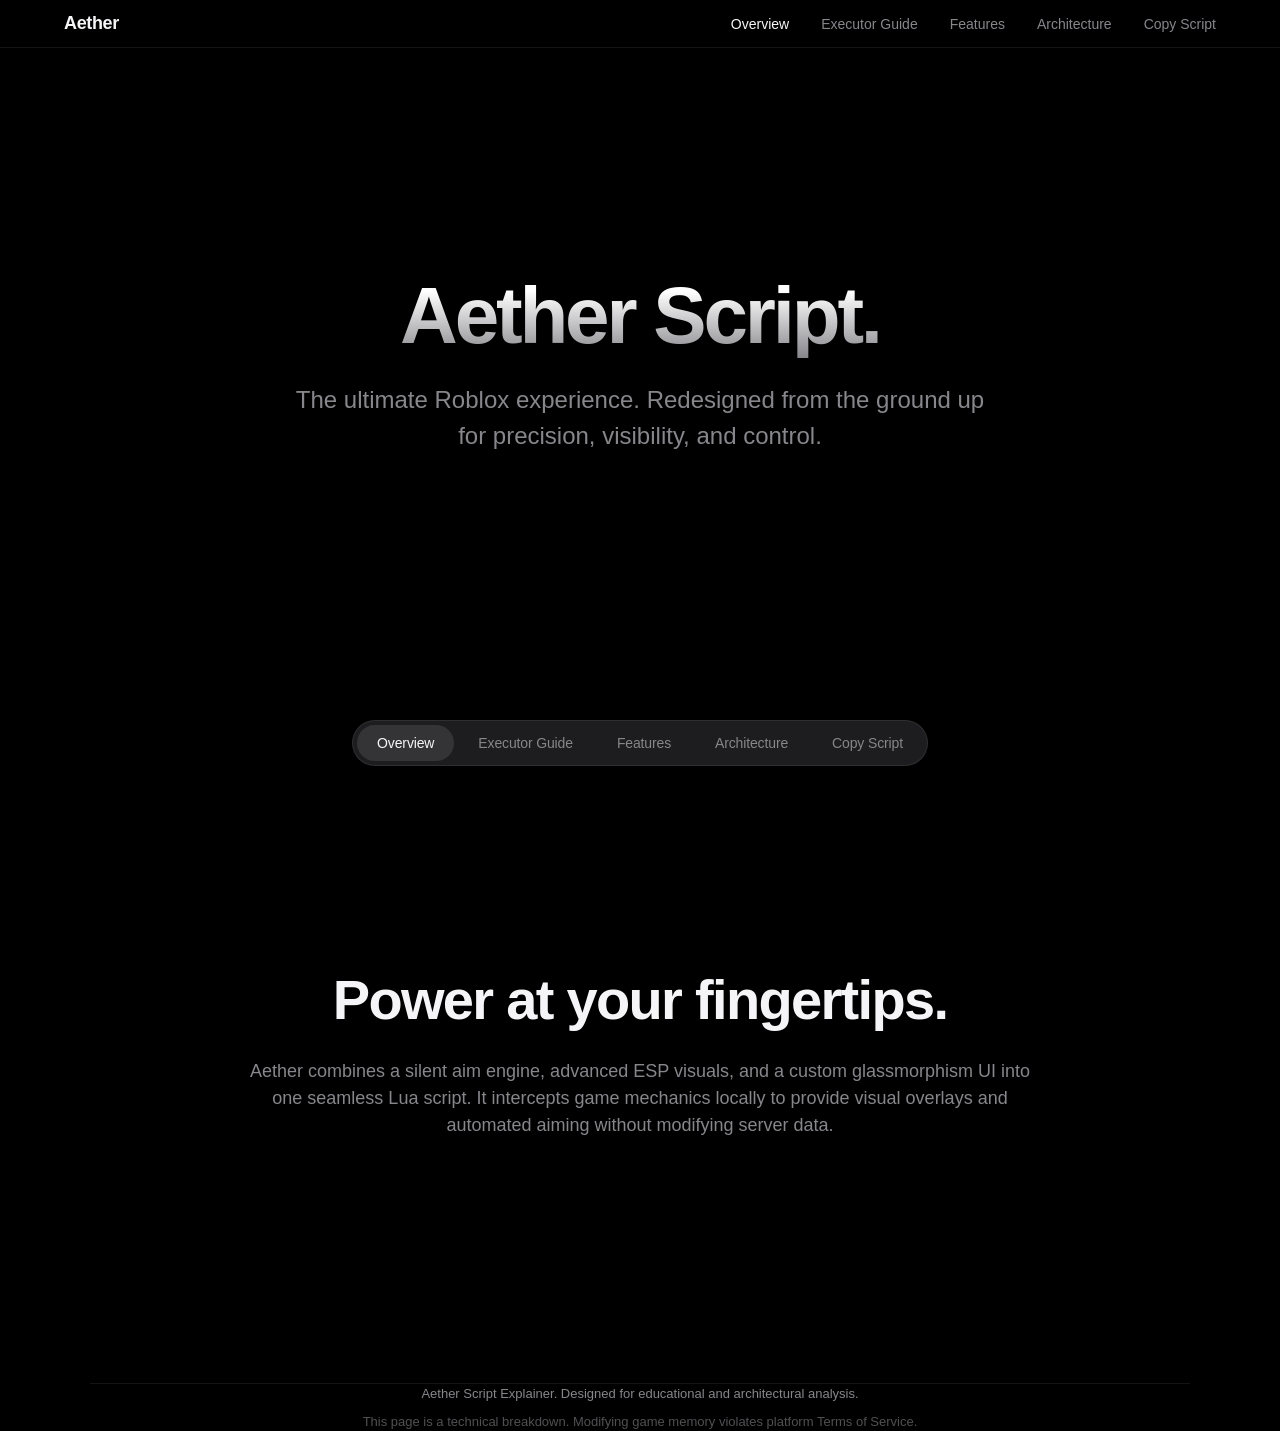
==== commit 434f648e: "Update index.html" ====
--- a/index.html
+++ b/index.html
@@ -97,6 +97,10 @@
         }
 
         .nav-links a:hover {
+            color: var(--text-main);
+        }
+
+        .nav-links a.active {
             color: var(--text-main);
         }
 
@@ -407,6 +411,137 @@
         }
 
         /* =========================================
+           TABS
+           ========================================= */
+        .tab-bar {
+            display: flex;
+            justify-content: center;
+            gap: 4px;
+            padding: 4px;
+            margin: 0 auto 72px;
+            width: fit-content;
+            max-width: 100%;
+            background: var(--bg-elevated);
+            border: 1px solid var(--border-subtle);
+            border-radius: 999px;
+            overflow-x: auto;
+            -webkit-overflow-scrolling: touch;
+            scrollbar-width: none;
+        }
+
+        .tab-bar::-webkit-scrollbar { display: none; }
+
+        .tab-btn {
+            appearance: none;
+            border: 0;
+            background: transparent;
+            color: var(--text-muted);
+            font-family: inherit;
+            font-size: 14px;
+            font-weight: 500;
+            letter-spacing: -0.01em;
+            padding: 10px 20px;
+            border-radius: 999px;
+            cursor: pointer;
+            white-space: nowrap;
+            transition: color 0.3s ease, background 0.3s ease;
+        }
+
+        .tab-btn:hover { color: var(--text-main); }
+
+        .tab-btn.active {
+            color: var(--text-main);
+            background: rgba(255, 255, 255, 0.1);
+        }
+
+        .tab-stage { padding-bottom: 60px; }
+
+        .tab-panel { display: none; }
+
+        .tab-panel.active { display: block; }
+
+        /* =========================================
+           COPY SCRIPT
+           ========================================= */
+        .script-card {
+            background: var(--bg-card);
+            border: 1px solid var(--border-subtle);
+            border-radius: 24px;
+            overflow: hidden;
+        }
+
+        .script-head {
+            display: flex;
+            align-items: center;
+            justify-content: space-between;
+            gap: 16px;
+            flex-wrap: wrap;
+            padding: 16px 24px;
+            background: var(--bg-elevated);
+            border-bottom: 1px solid var(--border-subtle);
+        }
+
+        .script-meta {
+            display: flex;
+            align-items: center;
+            gap: 12px;
+            font-family: var(--font-mono);
+            font-size: 12px;
+            color: var(--text-muted);
+        }
+
+        .script-actions {
+            display: flex;
+            align-items: center;
+            gap: 8px;
+        }
+
+        .copy-btn {
+            appearance: none;
+            border: 0;
+            cursor: pointer;
+            font-family: inherit;
+            font-size: 14px;
+            font-weight: 600;
+            color: #ffffff;
+            background: var(--accent-blue);
+            padding: 10px 22px;
+            border-radius: 999px;
+            transition: transform 0.2s ease, background 0.3s ease;
+        }
+
+        .copy-btn:hover { transform: translateY(-1px); }
+
+        .copy-btn.copied { background: #30d158; }
+
+        .script-code {
+            margin: 0;
+            padding: 24px;
+            max-height: 460px;
+            overflow: auto;
+            background: #0d0d0d;
+            font-family: var(--font-mono);
+            font-size: 12px;
+            line-height: 1.7;
+            color: #d4d4d4;
+            white-space: pre-wrap;
+            word-break: break-all;
+        }
+
+        .script-code::-webkit-scrollbar { width: 10px; height: 10px; }
+        .script-code::-webkit-scrollbar-thumb {
+            background: rgba(255,255,255,0.12);
+            border-radius: 999px;
+        }
+
+        .script-note {
+            font-size: 13px;
+            color: var(--text-muted);
+            text-align: center;
+            margin-top: 24px;
+        }
+
+        /* =========================================
            FOOTER
            ========================================= */
         footer {
@@ -432,6 +567,11 @@
             transform: translateY(0);
         }
 
+        @media (prefers-reduced-motion: reduce) {
+            html { scroll-behavior: auto; }
+            .fade-up { transition: none; opacity: 1; transform: none; }
+        }
+
         /* =========================================
            RESPONSIVE
            ========================================= */
@@ -441,6 +581,15 @@
             .bento-grid { grid-template-columns: 1fr; }
             .bento-card.large { grid-column: span 1; }
             section { padding: 80px 0; }
+            .hero { min-height: 62vh; }
+            .tab-bar {
+                justify-content: flex-start;
+                width: 100%;
+                margin-bottom: 48px;
+            }
+            .tab-btn { padding: 10px 16px; font-size: 13px; }
+            .script-head { padding: 14px 16px; }
+            .script-code { padding: 16px; max-height: 380px; }
         }
     </style>
 </head>
@@ -451,10 +600,11 @@
         <div class="nav-inner">
             <div class="nav-logo">Aether</div>
             <ul class="nav-links">
-                <li><a href="#overview">Overview</a></li>
-                <li><a href="#executor">Executor Guide</a></li>
-                <li><a href="#features">Features</a></li>
-                <li><a href="#architecture">Architecture</a></li>
+                <li><a href="#overview" data-tab="overview">Overview</a></li>
+                <li><a href="#executor" data-tab="executor">Executor Guide</a></li>
+                <li><a href="#features" data-tab="features">Features</a></li>
+                <li><a href="#architecture" data-tab="architecture">Architecture</a></li>
+                <li><a href="#script" data-tab="script">Copy Script</a></li>
             </ul>
         </div>
     </nav>
@@ -465,166 +615,199 @@
         <p class="subtitle fade-up">The ultimate Roblox experience. Redesigned from the ground up for precision, visibility, and control.</p>
     </header>
 
-    <!-- OVERVIEW SECTION -->
-    <section id="overview" class="container">
-        <h2 class="fade-up">Power at your fingertips.</h2>
-        <p class="section-desc fade-up">Aether combines a silent aim engine, advanced ESP visuals, and a custom glassmorphism UI into one seamless Lua script. It intercepts game mechanics locally to provide visual overlays and automated aiming without modifying server data.</p>
-    </section>
-
-    <!-- EXECUTOR GUIDE SECTION -->
-    <section id="executor" class="container">
-        <h2 class="fade-up">Where to run it.</h2>
-        <p class="section-desc fade-up">Aether requires a modern Luau executor environment like <strong>Project Real</strong>. Below is the exact workflow and interface mapping showing you where to paste and execute the code.</p>
-        
-        <div class="executor-layout fade-up">
-            <!-- Visual Mockup of Project Real -->
-            <div class="executor-image-container">
-                <div class="mock-titlebar">
-                    <div class="mock-dot r"></div>
-                    <div class="mock-dot y"></div>
-                    <div class="mock-dot g"></div>
+    <!-- TABBED CONTENT -->
+    <main class="container tab-stage">
+        <div class="tab-bar" role="tablist" aria-label="Aether sections">
+            <button class="tab-btn active" role="tab" type="button" id="tabbtn-overview" data-tab="overview" aria-controls="panel-overview" aria-selected="true">Overview</button>
+            <button class="tab-btn" role="tab" type="button" id="tabbtn-executor" data-tab="executor" aria-controls="panel-executor" aria-selected="false">Executor Guide</button>
+            <button class="tab-btn" role="tab" type="button" id="tabbtn-features" data-tab="features" aria-controls="panel-features" aria-selected="false">Features</button>
+            <button class="tab-btn" role="tab" type="button" id="tabbtn-architecture" data-tab="architecture" aria-controls="panel-architecture" aria-selected="false">Architecture</button>
+            <button class="tab-btn" role="tab" type="button" id="tabbtn-script" data-tab="script" aria-controls="panel-script" aria-selected="false">Copy Script</button>
+        </div>
+
+        <!-- OVERVIEW -->
+        <section id="overview" class="tab-panel active" role="tabpanel" aria-labelledby="tabbtn-overview" tabindex="0">
+            <h2 class="fade-up">Power at your fingertips.</h2>
+            <p class="section-desc fade-up">Aether combines a silent aim engine, advanced ESP visuals, and a custom glassmorphism UI into one seamless Lua script. It intercepts game mechanics locally to provide visual overlays and automated aiming without modifying server data.</p>
+        </section>
+
+        <!-- EXECUTOR GUIDE -->
+        <section id="executor" class="tab-panel" role="tabpanel" aria-labelledby="tabbtn-executor" tabindex="0">
+            <h2 class="fade-up">Where to run it.</h2>
+            <p class="section-desc fade-up">Aether requires a modern Luau executor environment like <strong>Project Real</strong>. Below is the exact workflow and interface mapping showing you where to paste and execute the code.</p>
+
+            <div class="executor-layout fade-up">
+                <!-- Visual Mockup of Project Real -->
+                <div class="executor-image-container">
+                    <div class="mock-titlebar">
+                        <div class="mock-dot r"></div>
+                        <div class="mock-dot y"></div>
+                        <div class="mock-dot g"></div>
+                    </div>
+                    <div class="mock-body">
+                        <div class="mock-sidebar">
+                            <div class="mock-icon active" title="Editor"></div>
+                            <div class="mock-icon" title="Script Hub"></div>
+                            <div class="mock-icon" title="Accounts"></div>
+                        </div>
+                        <div class="mock-editor">
+                            <div><span class="mock-line-num">1</span><span class="mock-cm">--[[ AETHER SCRIPT ]]</span></div>
+                            <div><span class="mock-line-num">2</span><span class="mock-kw">local</span> Players = game:GetService(<span class="mock-str">"Players"</span>)</div>
+                            <div><span class="mock-line-num">3</span><span class="mock-kw">local</span> Config = { AimEnabled = <span class="mock-kw">true</span> }</div>
+                            <div><span class="mock-line-num">4</span></div>
+                            <div><span class="mock-line-num">5</span><span class="mock-kw">local function</span> InstallHook() ...</div>
+                        </div>
+                    </div>
+                    <div class="mock-toolbar">
+                        <div class="mock-btn sec">Attach</div>
+                        <div class="mock-btn">Execute</div>
+                        <div class="mock-btn sec">Clear</div>
+                    </div>
+
+                    <!-- Pointers -->
+                    <div class="pointer ptr-1">Paste Aether Code Here</div>
+                    <div class="pointer ptr-2">Click Execute After Attaching</div>
                 </div>
-                <div class="mock-body">
-                    <div class="mock-sidebar">
-                        <div class="mock-icon active" title="Editor"></div>
-                        <div class="mock-icon" title="Script Hub"></div>
-                        <div class="mock-icon" title="Accounts"></div>
+
+                <!-- Step by Step Instructions -->
+                <div>
+                    <ul class="steps-list">
+                        <li class="step-item">
+                            <div class="step-num">1</div>
+                            <div class="step-content">
+                                <h4>Launch the Executor</h4>
+                                <p>Open Project Real (or your preferred supported executor) and ensure the target Roblox client is running.</p>
+                            </div>
+                        </li>
+                        <li class="step-item">
+                            <div class="step-num">2</div>
+                            <div class="step-content">
+                                <h4>Navigate to the Editor</h4>
+                                <p>Click the Editor icon in the left sidebar (highlighted in blue). This opens the Monaco-based code workspace.</p>
+                            </div>
+                        </li>
+                        <li class="step-item">
+                            <div class="step-num">3</div>
+                            <div class="step-content">
+                                <h4>Paste the Aether Script</h4>
+                                <p>Copy the entire Lua source code provided earlier and paste it directly into the main editor window.</p>
+                            </div>
+                        </li>
+                        <li class="step-item">
+                            <div class="step-num">4</div>
+                            <div class="step-content">
+                                <h4>Attach &amp; Execute</h4>
+                                <p>Click <strong>"Attach"</strong> to inject the environment into the Roblox process. Once attached, click <strong>"Execute"</strong> to run the script. The Aether UI will appear on screen.</p>
+                            </div>
+                        </li>
+                    </ul>
+                </div>
+            </div>
+        </section>
+
+        <!-- FEATURES -->
+        <section id="features" class="tab-panel" role="tabpanel" aria-labelledby="tabbtn-features" tabindex="0">
+            <h2 class="fade-up">Features that change everything.</h2>
+            <p class="section-desc fade-up">Every system engineered for maximum efficiency and minimal footprint.</p>
+
+            <div class="bento-grid">
+                <div class="bento-card fade-up">
+                    <div class="glow glow-red"></div>
+                    <h3>Silent Aim</h3>
+                    <p>Intercepts raycasts at the metatable level (<code>__namecall</code>). Zero recoil. It redirects weapon trajectories locally without touching your camera's CFrame.</p>
+                </div>
+                <div class="bento-card fade-up">
+                    <div class="glow"></div>
+                    <h3>Advanced ESP</h3>
+                    <p>3D Boxes, Skeletons, Tracers, and Health bars drawn natively using the <code>Drawing</code> API. Updates dynamically via RenderStepped loops.</p>
+                </div>
+                <div class="bento-card fade-up">
+                    <div class="glow glow-purple"></div>
+                    <h3>Camera Freeze</h3>
+                    <p>Locks your camera CFrame in place while your character continues to move. Uses a dedicated watchdog to prevent the game from resetting the camera type.</p>
+                </div>
+                <div class="bento-card fade-up">
+                    <div class="glow glow-green"></div>
+                    <h3>Glassmorphism UI</h3>
+                    <p>A fully custom, draggable interface built entirely from Roblox Instances. Features tabs, sliders, dropdowns, keybind catchers, and TweenService animations.</p>
+                </div>
+                <div class="bento-card large fade-up">
+                    <h3>Smart Target Caching</h3>
+                    <p>Aether doesn't scan every frame. It intelligently caches valid targets every 0.1 seconds, filtering out dead players, teammates, and invalid models. This ensures CPU usage remains low while maintaining perfect target selection based on screen distance.</p>
+                </div>
+            </div>
+        </section>
+
+        <!-- ARCHITECTURE -->
+        <section id="architecture" class="tab-panel" role="tabpanel" aria-labelledby="tabbtn-architecture" tabindex="0">
+            <h2 class="fade-up">Under the hood.</h2>
+            <p class="section-desc fade-up">How the Lua architecture is structured. A breakdown of the script's internal modules.</p>
+
+            <table class="arch-table fade-up">
+                <thead>
+                    <tr>
+                        <th>Module</th>
+                        <th>Functionality</th>
+                        <th>Technical Implementation</th>
+                    </tr>
+                </thead>
+                <tbody>
+                    <tr>
+                        <td><strong>Services &amp; State</strong></td>
+                        <td>Initializes core variables and configurations.</td>
+                        <td>Calls <code>game:GetService()</code> and builds a centralized <code>Config</code> table to store user preferences dynamically.</td>
+                    </tr>
+                    <tr>
+                        <td><strong>The Hook</strong></td>
+                        <td>Redirects weapon fire toward targets.</td>
+                        <td>Uses <code>getrawmetatable(game)</code> to intercept <code>__namecall</code>. Filters specifically for Raycast calls originating from weapons, ignoring camera raycasts.</td>
+                    </tr>
+                    <tr>
+                        <td><strong>ESP Engine</strong></td>
+                        <td>Renders visual overlays over players.</td>
+                        <td>Converts 3D world positions to 2D screen coordinates using <code>WorldToViewportPoint</code>, then updates <code>Drawing.new()</code> objects every frame.</td>
+                    </tr>
+                    <tr>
+                        <td><strong>UI Builder</strong></td>
+                        <td>Generates the interactive menu.</td>
+                        <td>Programmatically creates <code>ScreenGui</code>, <code>ScrollingFrame</code>, and binds events. Uses <code>TweenService</code> for smooth transitions.</td>
+                    </tr>
+                    <tr>
+                        <td><strong>Main Loop</strong></td>
+                        <td>Keeps systems synchronized.</td>
+                        <td>A <code>RunService.RenderStepped</code> connection runs continuously to update target selection, ESP drawings, FOV circles, and FPS counters.</td>
+                    </tr>
+                    <tr>
+                        <td><strong>Unload System</strong></td>
+                        <td>Cleans up memory when closed.</td>
+                        <td>Disconnects all event listeners, destroys GUI instances, removes Drawing objects, and restores the original metatable to prevent crashes.</td>
+                    </tr>
+                </tbody>
+            </table>
+        </section>
+
+        <!-- COPY SCRIPT -->
+        <section id="script" class="tab-panel" role="tabpanel" aria-labelledby="tabbtn-script" tabindex="0">
+            <h2 class="fade-up">Copy the script.</h2>
+            <p class="section-desc fade-up">The full obfuscated Aether payload. Hit copy, paste it into the executor editor, then attach and execute.</p>
+
+            <div class="script-card fade-up">
+                <div class="script-head">
+                    <div class="script-meta">
+                        <span>aether obfuscated.lua</span>
+                        <span id="scriptStats">loading…</span>
                     </div>
-                    <div class="mock-editor">
-                        <div><span class="mock-line-num">1</span><span class="mock-cm">--[[ AETHER SCRIPT ]]</span></div>
-                        <div><span class="mock-line-num">2</span><span class="mock-kw">local</span> Players = game:GetService(<span class="mock-str">"Players"</span>)</div>
-                        <div><span class="mock-line-num">3</span><span class="mock-kw">local</span> Config = { AimEnabled = <span class="mock-kw">true</span> }</div>
-                        <div><span class="mock-line-num">4</span></div>
-                        <div><span class="mock-line-num">5</span><span class="mock-kw">local function</span> InstallHook() ...</div>
+                    <div class="script-actions">
+                        <button class="copy-btn" type="button" id="copyBtn">Copy Script</button>
                     </div>
                 </div>
-                <div class="mock-toolbar">
-                    <div class="mock-btn sec">Attach</div>
-                    <div class="mock-btn">Execute</div>
-                    <div class="mock-btn sec">Clear</div>
-                </div>
-                
-                <!-- Pointers -->
-                <div class="pointer ptr-1">Paste Aether Code Here</div>
-                <div class="pointer ptr-2">Click Execute After Attaching</div>
+                <pre class="script-code" id="scriptCode" tabindex="0"></pre>
             </div>
 
-            <!-- Step by Step Instructions -->
-            <div>
-                <ul class="steps-list">
-                    <li class="step-item">
-                        <div class="step-num">1</div>
-                        <div class="step-content">
-                            <h4>Launch the Executor</h4>
-                            <p>Open Project Real (or your preferred supported executor) and ensure the target Roblox client is running.</p>
-                        </div>
-                    </li>
-                    <li class="step-item">
-                        <div class="step-num">2</div>
-                        <div class="step-content">
-                            <h4>Navigate to the Editor</h4>
-                            <p>Click the Editor icon in the left sidebar (highlighted in blue). This opens the Monaco-based code workspace.</p>
-                        </div>
-                    </li>
-                    <li class="step-item">
-                        <div class="step-num">3</div>
-                        <div class="step-content">
-                            <h4>Paste the Aether Script</h4>
-                            <p>Copy the entire Lua source code provided earlier and paste it directly into the main editor window.</p>
-                        </div>
-                    </li>
-                    <li class="step-item">
-                        <div class="step-num">4</div>
-                        <div class="step-content">
-                            <h4>Attach & Execute</h4>
-                            <p>Click <strong>"Attach"</strong> to inject the environment into the Roblox process. Once attached, click <strong>"Execute"</strong> to run the script. The Aether UI will appear on screen.</p>
-                        </div>
-                    </li>
-                </ul>
-            </div>
-        </div>
-    </section>
-
-    <!-- FEATURES SECTION -->
-    <section id="features" class="container">
-        <h2 class="fade-up">Features that change everything.</h2>
-        <p class="section-desc fade-up">Every system engineered for maximum efficiency and minimal footprint.</p>
-
-        <div class="bento-grid">
-            <div class="bento-card fade-up">
-                <div class="glow glow-red"></div>
-                <h3>Silent Aim</h3>
-                <p>Intercepts raycasts at the metatable level (<code>__namecall</code>). Zero recoil. It redirects weapon trajectories locally without touching your camera's CFrame.</p>
-            </div>
-            <div class="bento-card fade-up">
-                <div class="glow"></div>
-                <h3>Advanced ESP</h3>
-                <p>3D Boxes, Skeletons, Tracers, and Health bars drawn natively using the <code>Drawing</code> API. Updates dynamically via RenderStepped loops.</p>
-            </div>
-            <div class="bento-card fade-up">
-                <div class="glow glow-purple"></div>
-                <h3>Camera Freeze</h3>
-                <p>Locks your camera CFrame in place while your character continues to move. Uses a dedicated watchdog to prevent the game from resetting the camera type.</p>
-            </div>
-            <div class="bento-card fade-up">
-                <div class="glow glow-green"></div>
-                <h3>Glassmorphism UI</h3>
-                <p>A fully custom, draggable interface built entirely from Roblox Instances. Features tabs, sliders, dropdowns, keybind catchers, and TweenService animations.</p>
-            </div>
-            <div class="bento-card large fade-up">
-                <h3>Smart Target Caching</h3>
-                <p>Aether doesn't scan every frame. It intelligently caches valid targets every 0.1 seconds, filtering out dead players, teammates, and invalid models. This ensures CPU usage remains low while maintaining perfect target selection based on screen distance.</p>
-            </div>
-        </div>
-    </section>
-
-    <!-- ARCHITECTURE SECTION -->
-    <section id="architecture" class="container">
-        <h2 class="fade-up">Under the hood.</h2>
-        <p class="section-desc fade-up">How the Lua architecture is structured. A breakdown of the script's internal modules.</p>
-
-        <table class="arch-table fade-up">
-            <thead>
-                <tr>
-                    <th>Module</th>
-                    <th>Functionality</th>
-                    <th>Technical Implementation</th>
-                </tr>
-            </thead>
-            <tbody>
-                <tr>
-                    <td><strong>Services & State</strong></td>
-                    <td>Initializes core variables and configurations.</td>
-                    <td>Calls <code>game:GetService()</code> and builds a centralized <code>Config</code> table to store user preferences dynamically.</td>
-                </tr>
-                <tr>
-                    <td><strong>The Hook</strong></td>
-                    <td>Redirects weapon fire toward targets.</td>
-                    <td>Uses <code>getrawmetatable(game)</code> to intercept <code>__namecall</code>. Filters specifically for Raycast calls originating from weapons, ignoring camera raycasts.</td>
-                </tr>
-                <tr>
-                    <td><strong>ESP Engine</strong></td>
-                    <td>Renders visual overlays over players.</td>
-                    <td>Converts 3D world positions to 2D screen coordinates using <code>WorldToViewportPoint</code>, then updates <code>Drawing.new()</code> objects every frame.</td>
-                </tr>
-                <tr>
-                    <td><strong>UI Builder</strong></td>
-                    <td>Generates the interactive menu.</td>
-                    <td>Programmatically creates <code>ScreenGui</code>, <code>ScrollingFrame</code>, and binds events. Uses <code>TweenService</code> for smooth transitions.</td>
-                </tr>
-                <tr>
-                    <td><strong>Main Loop</strong></td>
-                    <td>Keeps systems synchronized.</td>
-                    <td>A <code>RunService.RenderStepped</code> connection runs continuously to update target selection, ESP drawings, FOV circles, and FPS counters.</td>
-                </tr>
-                <tr>
-                    <td><strong>Unload System</strong></td>
-                    <td>Cleans up memory when closed.</td>
-                    <td>Disconnects all event listeners, destroys GUI instances, removes Drawing objects, and restores the original metatable to prevent crashes.</td>
-                </tr>
-            </tbody>
-        </table>
-    </section>
+            <p class="script-note fade-up">Obfuscated Lua source. Keep it exactly as-is — reformatting breaks the VM wrapper.</p>
+        </section>
+
+    </main>
 
     <!-- FOOTER -->
     <footer class="container">
@@ -632,28 +815,157 @@
         <p style="margin-top: 8px; opacity: 0.6;">This page is a technical breakdown. Modifying game memory violates platform Terms of Service.</p>
     </footer>
 
-    <!-- JAVASCRIPT FOR SCROLL ANIMATIONS -->
+    <!-- RAW SCRIPT SOURCE (not executed, read-only) -->
+    <script type="text/plain" id="scriptSource">/*__AETHER_LUA__*/</script>
+
+    <!-- JAVASCRIPT: TABS, ANIMATIONS, COPY -->
     <script>
         document.addEventListener("DOMContentLoaded", () => {
-            const observerOptions = {
-                root: null,
-                rootMargin: '0px',
-                threshold: 0.1
-            };
-
-            const observer = new IntersectionObserver((entries, observer) => {
-                entries.forEach(entry => {
-                    if (entry.isIntersecting) {
-                        entry.target.classList.add('visible');
-                        // Optional: unobserve after animation to save performance
-                        // observer.unobserve(entry.target);
+            /* ---------- Tab switching ---------- */
+            const tabBtns = Array.from(document.querySelectorAll(".tab-btn"));
+            const navLinks = Array.from(document.querySelectorAll(".nav-links a[data-tab]"));
+            const panels = Array.from(document.querySelectorAll(".tab-panel"));
+            const tabBar = document.querySelector(".tab-bar");
+
+            function reveal(el) {
+                el.classList.add("visible");
+            }
+
+            function activateTab(name, opts) {
+                const options = opts || {};
+                const panel = document.getElementById("panel-" + name) || document.getElementById("" + name);
+                if (!panel) return;
+
+                panels.forEach((p) => p.classList.toggle("active", p === panel));
+
+                tabBtns.forEach((b) => {
+                    const on = b.dataset.tab === name;
+                    b.classList.toggle("active", on);
+                    b.setAttribute("aria-selected", on ? "true" : "false");
+                });
+
+                navLinks.forEach((a) => a.classList.toggle("active", a.dataset.tab === name));
+
+                // Reveal every fade-up node inside the freshly shown panel
+                panel.querySelectorAll(".fade-up").forEach((el, i) => {
+                    el.classList.remove("visible");
+                    void el.offsetWidth;
+                    setTimeout(() => reveal(el), 40 * i);
+                });
+                panel.querySelectorAll(".fade-up").forEach(revealIfVisible);
+
+                if (options.scroll !== false) {
+                    const top = (tabBar || panel).getBoundingClientRect().top + window.pageYOffset - 100;
+                    window.scrollTo({ top: Math.max(top, 0), behavior: "smooth" });
+                }
+
+                if (options.updateHash !== false) {
+                    history.replaceState(null, "", "#" + name);
+                }
+            }
+
+            /* ---------- Animate on scroll (hero + active panel) ---------- */
+            const observer = new IntersectionObserver((entries) => {
+                entries.forEach((entry) => {
+                    if (entry.isIntersecting) reveal(entry.target);
+                });
+            }, { root: null, rootMargin: "0px", threshold: 0.1 });
+
+            document.querySelectorAll(".fade-up").forEach((el) => observer.observe(el));
+
+            function revealIfVisible() { /* placeholder, kept for clarity */ }
+
+            /* ---------- Bind tab buttons ---------- */
+            tabBtns.forEach((btn) => {
+                btn.addEventListener("click", () => activateTab(btn.dataset.tab));
+                btn.addEventListener("keydown", (e) => {
+                    const idx = tabBtns.indexOf(btn);
+                    if (e.key === "ArrowRight" || e.key === "ArrowLeft") {
+                        e.preventDefault();
+                        const dir = e.key === "ArrowRight" ? 1 : -1;
+                        const next = tabBtns[(idx + dir + tabBtns.length) % tabBtns.length];
+                        next.focus();
+                        activateTab(next.dataset.tab);
                     }
                 });
-            }, observerOptions);
-
-            const elementsToAnimate = document.querySelectorAll('.fade-up');
-            elementsToAnimate.forEach(el => {
-                observer.observe(el);
+            });
+
+            navLinks.forEach((a) => {
+                a.addEventListener("click", (e) => {
+                    e.preventDefault();
+                    activateTab(a.dataset.tab);
+                });
+            });
+
+            /* ---------- Deep link (#features etc.) ---------- */
+            const startTab = (location.hash || "").replace("#", "");
+            const validStarts = tabBtns.map((b) => b.dataset.tab);
+            activateTab(validStarts.includes(startTab) ? startTab : "overview", {
+                scroll: false,
+                updateHash: false
+            });
+
+            /* ---------- Script source + copy ---------- */
+            const sourceEl = document.getElementById("scriptSource");
+            const codeEl = document.getElementById("scriptCode");
+            const statsEl = document.getElementById("scriptStats");
+            const copyBtn = document.getElementById("copyBtn");
+
+            const raw = (sourceEl ? sourceEl.textContent : "").replace(/^\n+/, "").replace(/\s+$/, "");
+            codeEl.textContent = raw;
+
+            const lines = raw ? raw.split(/\r?\n/).length : 0;
+            const kb = (new Blob([raw]).size / 1024).toFixed(1);
+            statsEl.textContent = lines + (lines === 1 ? " line" : " lines") + " · " + kb + " KB";
+
+            function flashCopied() {
+                copyBtn.classList.add("copied");
+                copyBtn.textContent = "Copied";
+                setTimeout(() => {
+                    copyBtn.classList.remove("copied");
+                    copyBtn.textContent = "Copy Script";
+                }, 1800);
+            }
+
+            function legacyCopy(text) {
+                const ta = document.createElement("textarea");
+                ta.value = text;
+                ta.setAttribute("readonly", "");
+                ta.style.position = "fixed";
+                ta.style.top = "-1000px";
+                document.body.appendChild(ta);
+                ta.select();
+                let ok = false;
+                try { ok = document.execCommand("copy"); } catch (err) { ok = false; }
+                document.body.removeChild(ta);
+                return ok;
+            }
+
+            copyBtn.addEventListener("click", async () => {
+                if (!raw) return;
+                try {
+                    if (navigator.clipboard && window.isSecureContext) {
+                        await navigator.clipboard.writeText(raw);
+                        flashCopied();
+                    } else if (legacyCopy(raw)) {
+                        flashCopied();
+                    } else {
+                        copyBtn.textContent = "Select & Ctrl+C";
+                        codeEl.focus();
+                        const range = document.createRange();
+                        range.selectNodeContents(codeEl);
+                        const sel = window.getSelection();
+                        sel.removeAllRanges();
+                        sel.addRange(range);
+                        setTimeout(() => { copyBtn.textContent = "Copy Script"; }, 2200);
+                    }
+                } catch (err) {
+                    if (legacyCopy(raw)) {
+                        flashCopied();
+                    } else {
+                        codeEl.focus();
+                    }
+                }
             });
         });
     </script>
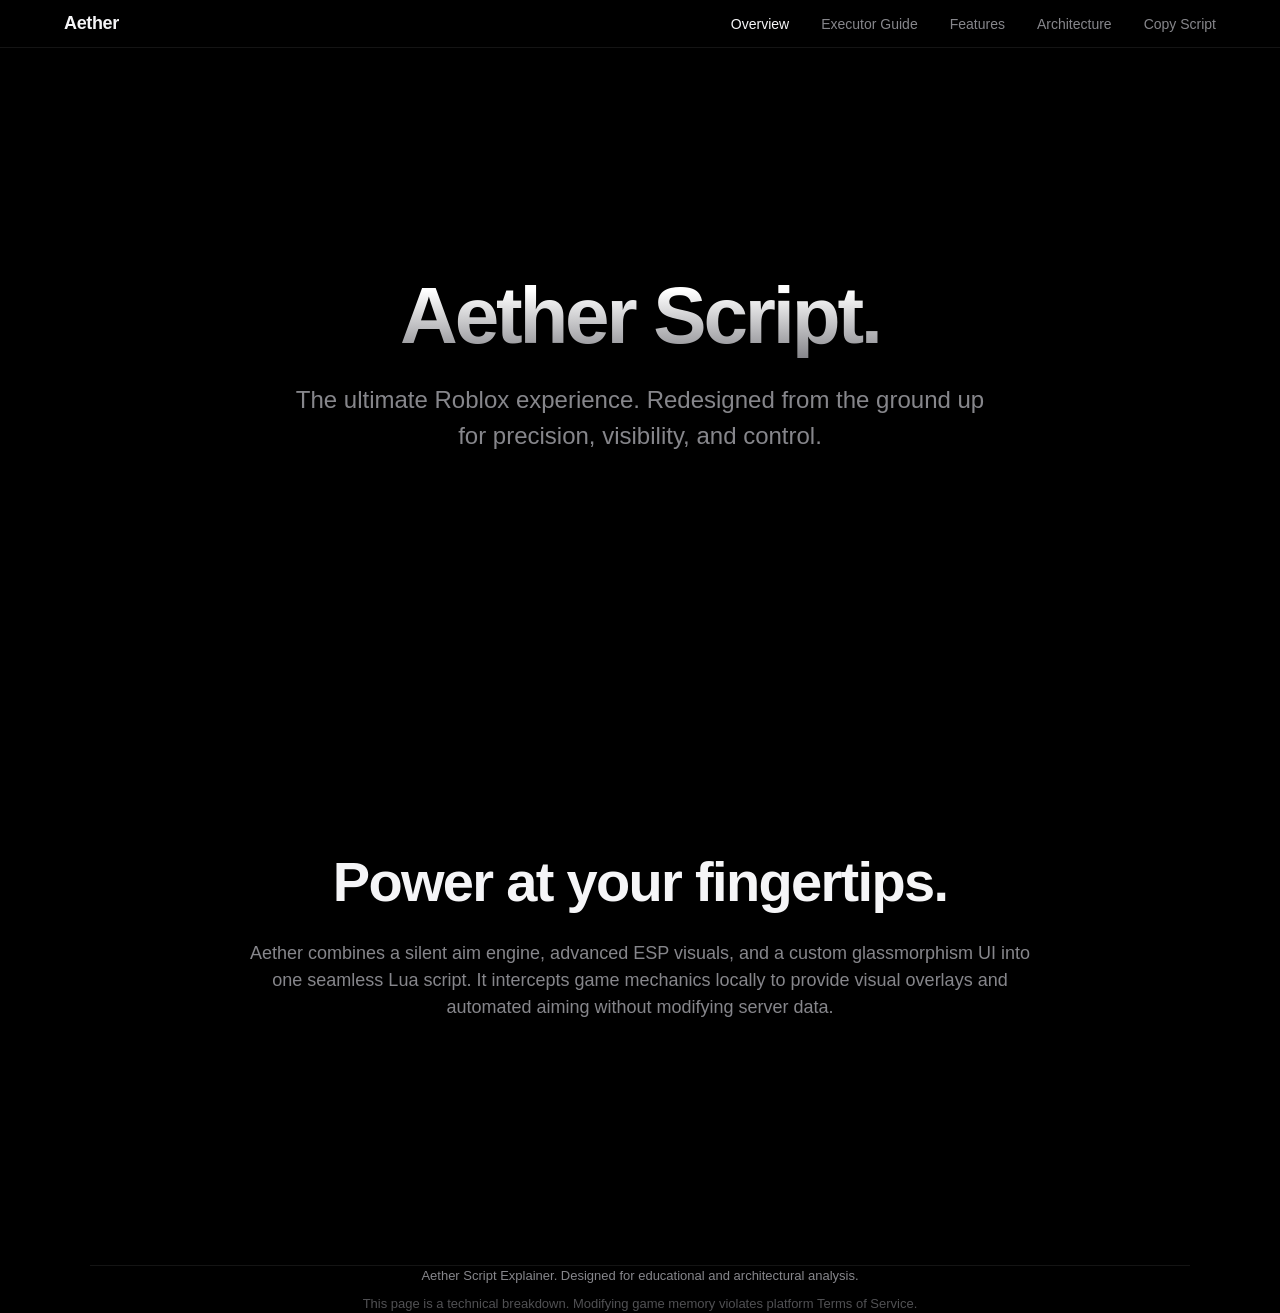
==== commit 1cc9756a: "Update index.html" ====
--- a/index.html
+++ b/index.html
@@ -413,8 +413,9 @@
         /* =========================================
            TABS
            ========================================= */
+        /* Desktop: the top nav links are the tabs, so the strip stays hidden (no duplicate labels) */
         .tab-bar {
-            display: flex;
+            display: none;
             justify-content: center;
             gap: 4px;
             padding: 4px;
@@ -470,6 +471,30 @@
             overflow: hidden;
         }
 
+        .script-stack {
+            display: flex;
+            flex-direction: column;
+            gap: 20px;
+        }
+
+        .script-card.loadstring .script-code {
+            max-height: none;
+            white-space: pre;
+            word-break: normal;
+            color: #e5c07b;
+        }
+
+        .script-error {
+            padding: 24px;
+            font-size: 14px;
+            color: var(--text-muted);
+        }
+
+        .script-error a {
+            color: var(--accent-blue);
+            text-decoration: none;
+        }
+
         .script-head {
             display: flex;
             align-items: center;
@@ -583,6 +608,7 @@
             section { padding: 80px 0; }
             .hero { min-height: 62vh; }
             .tab-bar {
+                display: flex;
                 justify-content: flex-start;
                 width: 100%;
                 margin-bottom: 48px;
@@ -618,11 +644,11 @@
     <!-- TABBED CONTENT -->
     <main class="container tab-stage">
         <div class="tab-bar" role="tablist" aria-label="Aether sections">
-            <button class="tab-btn active" role="tab" type="button" id="tabbtn-overview" data-tab="overview" aria-controls="panel-overview" aria-selected="true">Overview</button>
-            <button class="tab-btn" role="tab" type="button" id="tabbtn-executor" data-tab="executor" aria-controls="panel-executor" aria-selected="false">Executor Guide</button>
-            <button class="tab-btn" role="tab" type="button" id="tabbtn-features" data-tab="features" aria-controls="panel-features" aria-selected="false">Features</button>
-            <button class="tab-btn" role="tab" type="button" id="tabbtn-architecture" data-tab="architecture" aria-controls="panel-architecture" aria-selected="false">Architecture</button>
-            <button class="tab-btn" role="tab" type="button" id="tabbtn-script" data-tab="script" aria-controls="panel-script" aria-selected="false">Copy Script</button>
+            <button class="tab-btn active" role="tab" type="button" id="tabbtn-overview" data-tab="overview" aria-controls="overview" aria-selected="true">Overview</button>
+            <button class="tab-btn" role="tab" type="button" id="tabbtn-executor" data-tab="executor" aria-controls="executor" aria-selected="false">Executor Guide</button>
+            <button class="tab-btn" role="tab" type="button" id="tabbtn-features" data-tab="features" aria-controls="features" aria-selected="false">Features</button>
+            <button class="tab-btn" role="tab" type="button" id="tabbtn-architecture" data-tab="architecture" aria-controls="architecture" aria-selected="false">Architecture</button>
+            <button class="tab-btn" role="tab" type="button" id="tabbtn-script" data-tab="script" aria-controls="script" aria-selected="false">Copy Script</button>
         </div>
 
         <!-- OVERVIEW -->
@@ -789,22 +815,37 @@
         <!-- COPY SCRIPT -->
         <section id="script" class="tab-panel" role="tabpanel" aria-labelledby="tabbtn-script" tabindex="0">
             <h2 class="fade-up">Copy the script.</h2>
-            <p class="section-desc fade-up">The full obfuscated Aether payload. Hit copy, paste it into the executor editor, then attach and execute.</p>
-
-            <div class="script-card fade-up">
-                <div class="script-head">
-                    <div class="script-meta">
-                        <span>aether obfuscated.lua</span>
-                        <span id="scriptStats">loading…</span>
+            <p class="section-desc fade-up">One-line loadstring, or the full source. Paste it into the executor editor, then attach and execute.</p>
+
+            <div class="script-stack">
+                <div class="script-card loadstring fade-up">
+                    <div class="script-head">
+                        <div class="script-meta">
+                            <span>loadstring</span>
+                            <span>1 line · always latest build</span>
+                        </div>
+                        <div class="script-actions">
+                            <button class="copy-btn" type="button" id="copyLoadstring" data-label="Copy Loadstring">Copy Loadstring</button>
+                        </div>
                     </div>
-                    <div class="script-actions">
-                        <button class="copy-btn" type="button" id="copyBtn">Copy Script</button>
+                    <pre class="script-code" id="loadstringCode" tabindex="0">loadstring(game:HttpGet("https://raw.githubusercontent.com/NotDiscxrd23/aether-website/refs/heads/main/aether%20obfuscated.lua"))()</pre>
+                </div>
+
+                <div class="script-card fade-up">
+                    <div class="script-head">
+                        <div class="script-meta">
+                            <span>aether obfuscated.lua</span>
+                            <span id="scriptStats">loading…</span>
+                        </div>
+                        <div class="script-actions">
+                            <button class="copy-btn" type="button" id="copyBtn" data-label="Copy Full Script">Copy Full Script</button>
+                        </div>
                     </div>
+                    <pre class="script-code" id="scriptCode" tabindex="0">Loading source…</pre>
                 </div>
-                <pre class="script-code" id="scriptCode" tabindex="0"></pre>
             </div>
 
-            <p class="script-note fade-up">Obfuscated Lua source. Keep it exactly as-is — reformatting breaks the VM wrapper.</p>
+            <p class="script-note fade-up">Loadstring pulls the current build straight from the repo. Keep the source exactly as-is — reformatting breaks the VM wrapper.</p>
         </section>
 
     </main>
@@ -814,9 +855,6 @@
         <p>Aether Script Explainer. Designed for educational and architectural analysis.</p>
         <p style="margin-top: 8px; opacity: 0.6;">This page is a technical breakdown. Modifying game memory violates platform Terms of Service.</p>
     </footer>
-
-    <!-- RAW SCRIPT SOURCE (not executed, read-only) -->
-    <script type="text/plain" id="scriptSource">/*__AETHER_LUA__*/</script>
 
     <!-- JAVASCRIPT: TABS, ANIMATIONS, COPY -->
     <script>
@@ -825,7 +863,6 @@
             const tabBtns = Array.from(document.querySelectorAll(".tab-btn"));
             const navLinks = Array.from(document.querySelectorAll(".nav-links a[data-tab]"));
             const panels = Array.from(document.querySelectorAll(".tab-panel"));
-            const tabBar = document.querySelector(".tab-bar");
 
             function reveal(el) {
                 el.classList.add("visible");
@@ -852,12 +889,15 @@
                     void el.offsetWidth;
                     setTimeout(() => reveal(el), 40 * i);
                 });
-                panel.querySelectorAll(".fade-up").forEach(revealIfVisible);
 
                 if (options.scroll !== false) {
-                    const top = (tabBar || panel).getBoundingClientRect().top + window.pageYOffset - 100;
+                    const navEl = document.querySelector("nav");
+                    const navH = navEl ? navEl.offsetHeight : 0;
+                    const top = panel.getBoundingClientRect().top + window.pageYOffset - navH - 40;
                     window.scrollTo({ top: Math.max(top, 0), behavior: "smooth" });
                 }
+
+                if (name === "script") loadRemoteScript();
 
                 if (options.updateHash !== false) {
                     history.replaceState(null, "", "#" + name);
@@ -872,8 +912,6 @@
             }, { root: null, rootMargin: "0px", threshold: 0.1 });
 
             document.querySelectorAll(".fade-up").forEach((el) => observer.observe(el));
-
-            function revealIfVisible() { /* placeholder, kept for clarity */ }
 
             /* ---------- Bind tab buttons ---------- */
             tabBtns.forEach((btn) => {
@@ -897,34 +935,59 @@
                 });
             });
 
-            /* ---------- Deep link (#features etc.) ---------- */
-            const startTab = (location.hash || "").replace("#", "");
-            const validStarts = tabBtns.map((b) => b.dataset.tab);
-            activateTab(validStarts.includes(startTab) ? startTab : "overview", {
-                scroll: false,
-                updateHash: false
-            });
 
             /* ---------- Script source + copy ---------- */
-            const sourceEl = document.getElementById("scriptSource");
+            const SCRIPT_URL = "https://raw.githubusercontent.com/NotDiscxrd23/aether-website/refs/heads/main/aether%20obfuscated.lua";
+            const PREVIEW_LIMIT = 20000;
+
             const codeEl = document.getElementById("scriptCode");
             const statsEl = document.getElementById("scriptStats");
-            const copyBtn = document.getElementById("copyBtn");
-
-            const raw = (sourceEl ? sourceEl.textContent : "").replace(/^\n+/, "").replace(/\s+$/, "");
-            codeEl.textContent = raw;
-
-            const lines = raw ? raw.split(/\r?\n/).length : 0;
-            const kb = (new Blob([raw]).size / 1024).toFixed(1);
-            statsEl.textContent = lines + (lines === 1 ? " line" : " lines") + " · " + kb + " KB";
-
-            function flashCopied() {
-                copyBtn.classList.add("copied");
-                copyBtn.textContent = "Copied";
-                setTimeout(() => {
-                    copyBtn.classList.remove("copied");
-                    copyBtn.textContent = "Copy Script";
-                }, 1800);
+            const loadstringEl = document.getElementById("loadstringCode");
+
+            let remoteScript = null;
+            let loadingRemote = false;
+
+            function renderScript(text) {
+                const kb = (new Blob([text]).size / 1024).toFixed(1);
+                const lineCount = text.split(/\r\n|\r|\n/).length;
+                statsEl.textContent = lineCount + (lineCount === 1 ? " line" : " lines") + " · " + kb + " KB";
+
+                if (text.length > PREVIEW_LIMIT) {
+                    codeEl.textContent = text.slice(0, PREVIEW_LIMIT) +
+                        "\n\n… preview capped at " + PREVIEW_LIMIT.toLocaleString() +
+                        " characters. Copy still copies all " + kb + " KB.";
+                } else {
+                    codeEl.textContent = text;
+                }
+            }
+
+            async function loadRemoteScript() {
+                if (remoteScript !== null || loadingRemote) return;
+                loadingRemote = true;
+                try {
+                    const res = await fetch(SCRIPT_URL, { cache: "no-store" });
+                    if (!res.ok) throw new Error("HTTP " + res.status);
+                    const text = await res.text();
+                    if (!text.trim()) throw new Error("empty response");
+                    remoteScript = text;
+                    renderScript(remoteScript);
+                } catch (err) {
+                    remoteScript = null;
+                    codeEl.textContent = "";
+                    const msg = document.createElement("span");
+                    msg.className = "script-error";
+                    msg.textContent = "Could not load the source from GitHub (" + err.message + "). ";
+                    const link = document.createElement("a");
+                    link.href = SCRIPT_URL;
+                    link.target = "_blank";
+                    link.rel = "noopener";
+                    link.textContent = "Open the raw file instead";
+                    msg.appendChild(link);
+                    codeEl.appendChild(msg);
+                    statsEl.textContent = "unavailable";
+                } finally {
+                    loadingRemote = false;
+                }
             }
 
             function legacyCopy(text) {
@@ -941,32 +1004,80 @@
                 return ok;
             }
 
-            copyBtn.addEventListener("click", async () => {
-                if (!raw) return;
-                try {
-                    if (navigator.clipboard && window.isSecureContext) {
-                        await navigator.clipboard.writeText(raw);
-                        flashCopied();
-                    } else if (legacyCopy(raw)) {
-                        flashCopied();
+            function selectAllOf(el) {
+                if (!el) return;
+                el.focus();
+                const range = document.createRange();
+                range.selectNodeContents(el);
+                const sel = window.getSelection();
+                sel.removeAllRanges();
+                sel.addRange(range);
+            }
+
+            function bindCopy(btn, getText, preEl) {
+                if (!btn) return;
+                const label = btn.dataset.label || btn.textContent;
+                const done = () => {
+                    btn.classList.add("copied");
+                    btn.textContent = "Copied";
+                    setTimeout(() => {
+                        btn.classList.remove("copied");
+                        btn.textContent = label;
+                    }, 1800);
+                };
+                const fallback = (text) => {
+                    if (legacyCopy(text)) {
+                        done();
                     } else {
-                        copyBtn.textContent = "Select & Ctrl+C";
-                        codeEl.focus();
-                        const range = document.createRange();
-                        range.selectNodeContents(codeEl);
-                        const sel = window.getSelection();
-                        sel.removeAllRanges();
-                        sel.addRange(range);
-                        setTimeout(() => { copyBtn.textContent = "Copy Script"; }, 2200);
+                        selectAllOf(preEl);
+                        btn.textContent = "Select & Ctrl+C";
+                        setTimeout(() => { btn.textContent = label; }, 2200);
                     }
-                } catch (err) {
-                    if (legacyCopy(raw)) {
-                        flashCopied();
-                    } else {
-                        codeEl.focus();
+                };
+
+                btn.addEventListener("click", async () => {
+                    let text = "";
+                    try { text = (await getText()) || ""; } catch (err) { text = ""; }
+                    if (!text) {
+                        btn.textContent = "Nothing to copy";
+                        setTimeout(() => { btn.textContent = label; }, 1800);
+                        return;
                     }
-                }
-            });
+
+                    try {
+                        if (navigator.clipboard && window.isSecureContext) {
+                            await navigator.clipboard.writeText(text);
+                            done();
+                        } else {
+                            fallback(text);
+                        }
+                    } catch (err) {
+                        fallback(text);
+                    }
+                });
+            }
+
+            bindCopy(
+                document.getElementById("copyLoadstring"),
+                async () => (loadstringEl ? loadstringEl.textContent.trim() : ""),
+                loadstringEl
+            );
+
+            bindCopy(
+                document.getElementById("copyBtn"),
+                async () => {
+                    if (remoteScript === null) await loadRemoteScript();
+                    return remoteScript || "";
+                },
+                codeEl
+            );
+
+            /* ---------- Boot: restore deep link, preload script tab if open ---------- */
+            const startTab = (location.hash || "").replace("#", "");
+            const validStarts = tabBtns.map((b) => b.dataset.tab);
+            const initialTab = validStarts.includes(startTab) ? startTab : "overview";
+            activateTab(initialTab, { scroll: false, updateHash: false });
+            if (initialTab === "script") loadRemoteScript();
         });
     </script>
 </body>
